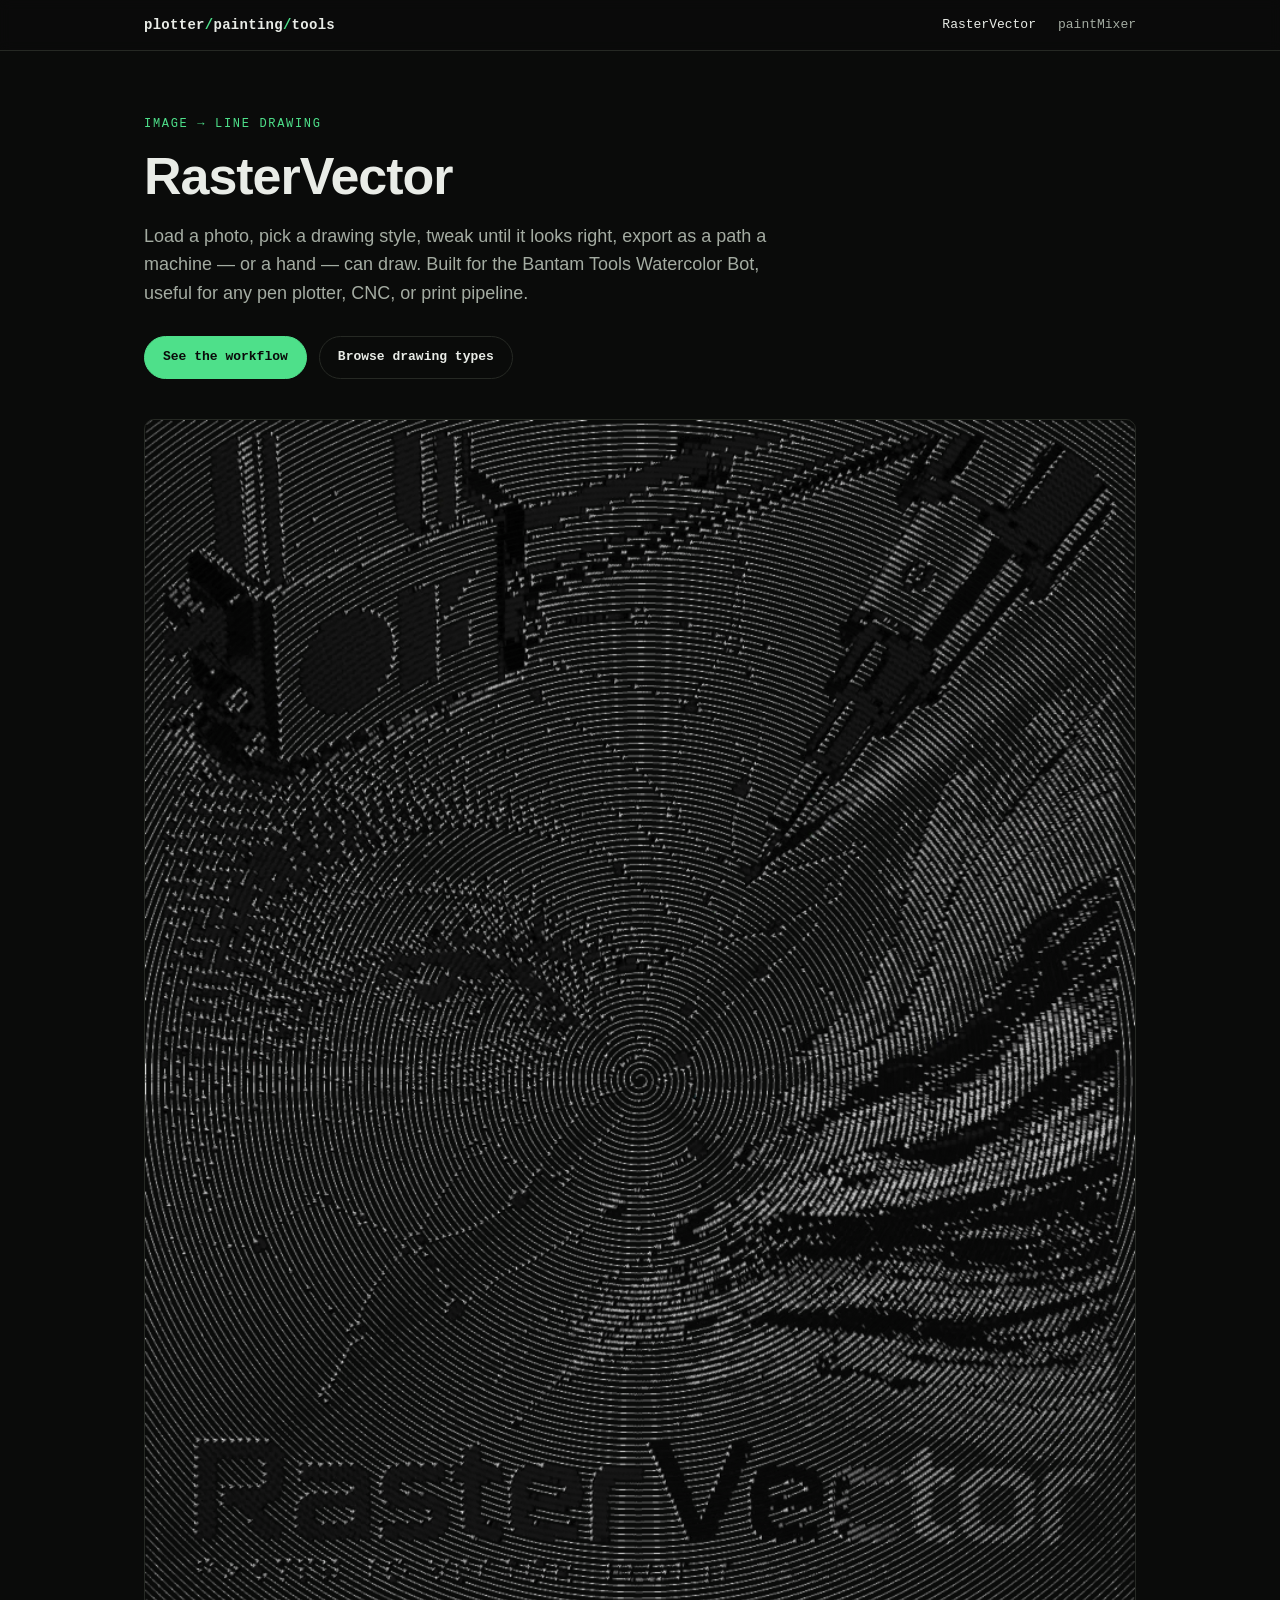
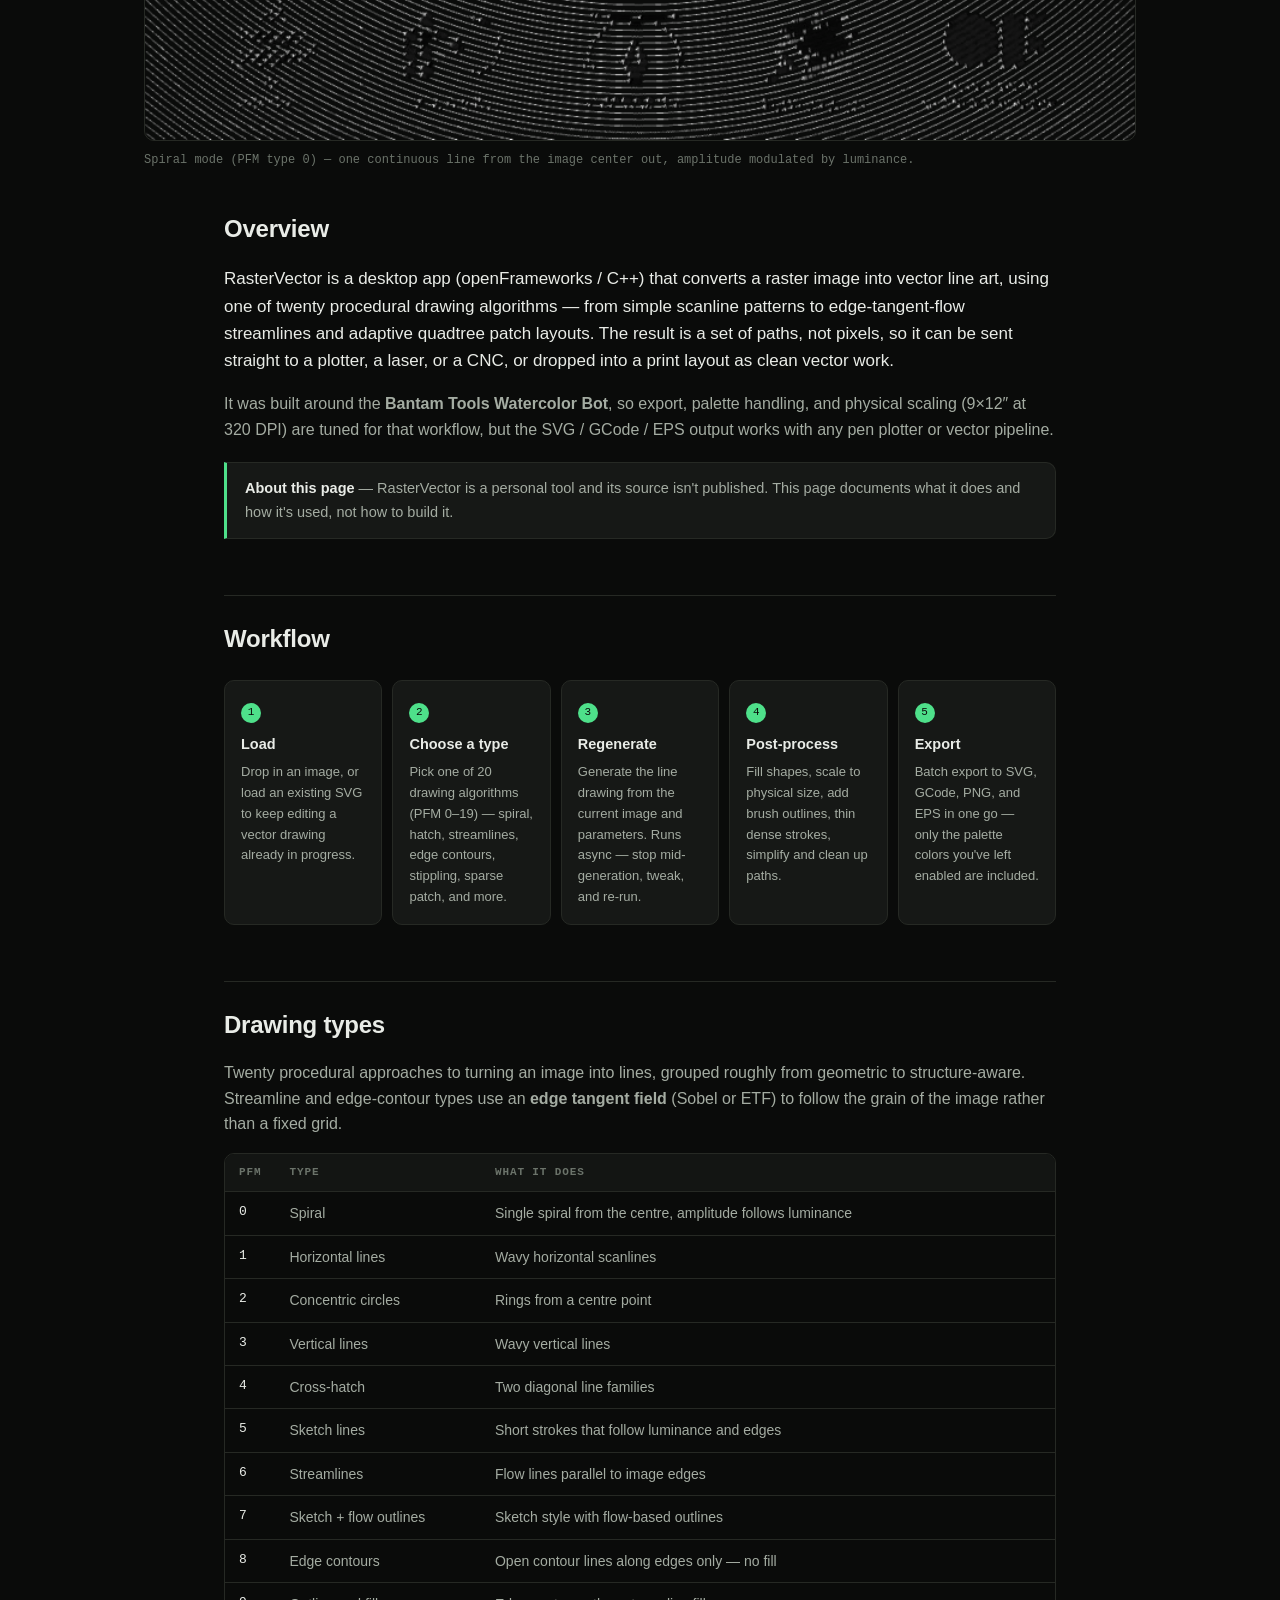
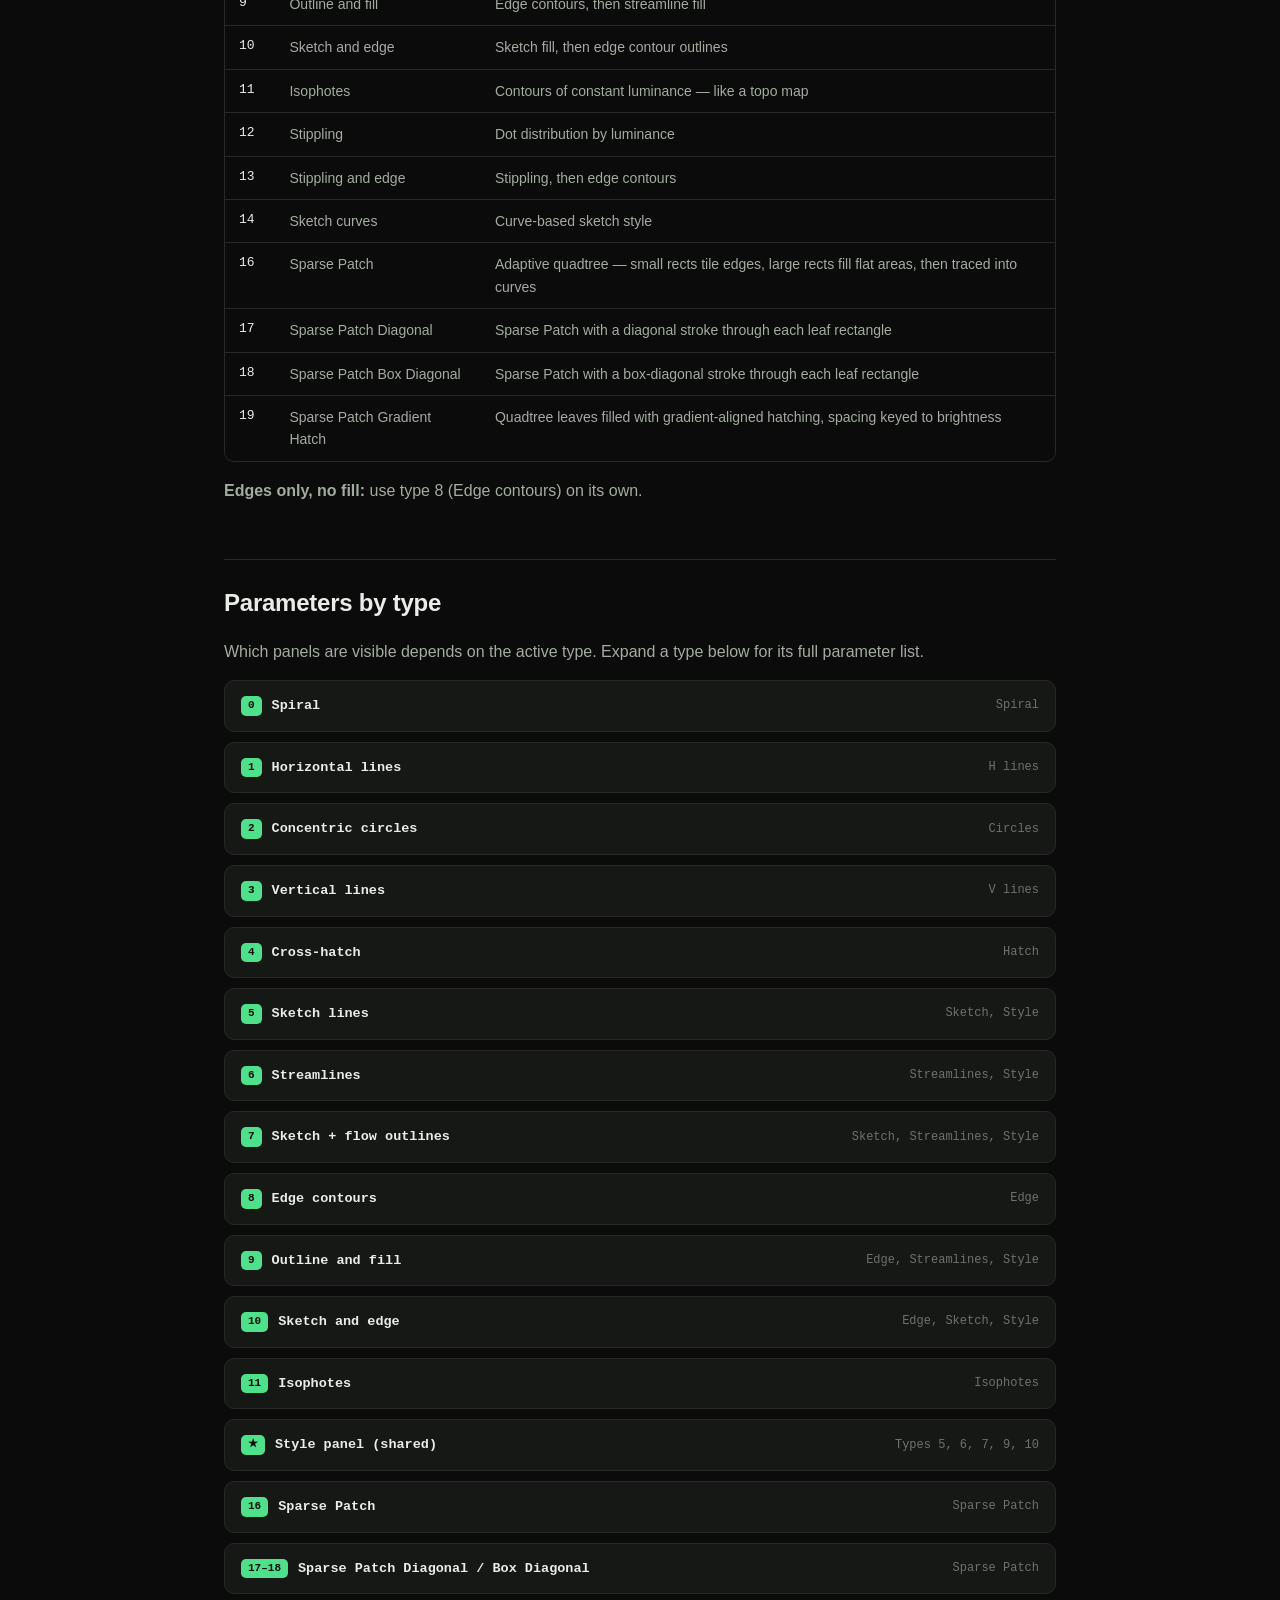
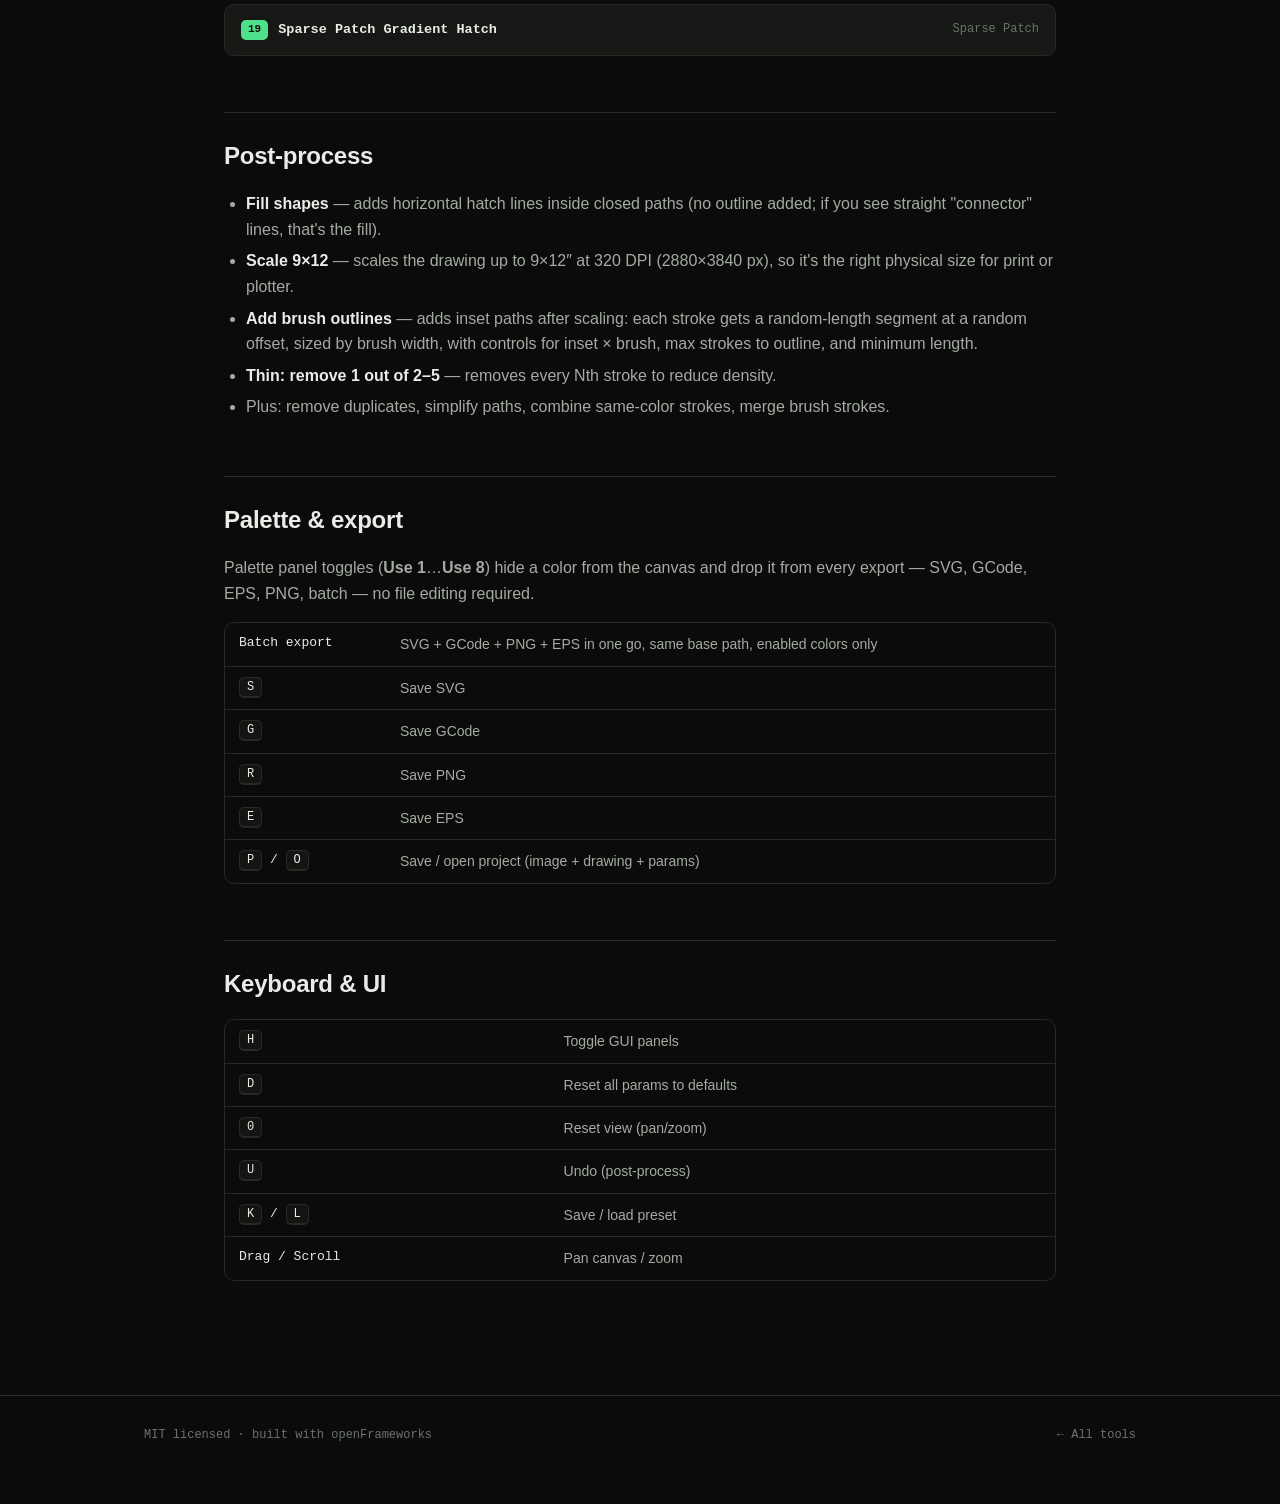
==== rastervector.html @ ee8fd6a6 "Add documentation site for RasterVector and paintMixer Static GitHub Pages site: landing page plus f" ====
<!doctype html>
<html lang="en">
<head>
<meta charset="utf-8">
<meta name="viewport" content="width=device-width, initial-scale=1">
<title>RasterVector — Plotter Painting Tools</title>
<meta name="description" content="RasterVector turns photos into vector line drawings — spirals, cross-hatch, streamlines, edge contours, stippling, isophotes — for pen plotters, CNC, and print.">
<link rel="stylesheet" href="assets/style.css">
</head>
<body>

<nav class="site-nav">
  <div class="wrap">
    <div class="brand"><a href="index.html" style="color:inherit">plotter<span>/</span>painting<span>/</span>tools</a></div>
    <div class="links">
      <a href="rastervector.html" class="current">RasterVector</a>
      <a href="paintmixer.html">paintMixer</a>
    </div>
  </div>
</nav>

<header class="hero">
  <p class="eyebrow">Image → line drawing</p>
  <h1>RasterVector</h1>
  <p class="lede">Load a photo, pick a drawing style, tweak until it looks right, export as a path a machine — or a hand — can draw. Built for the Bantam Tools Watercolor Bot, useful for any pen plotter, CNC, or print pipeline.</p>
  <div class="hero-actions">
    <a class="btn btn-primary" href="#workflow">See the workflow</a>
    <a class="btn btn-ghost" href="#types">Browse drawing types</a>
  </div>
</header>

<figure class="banner">
  <img src="assets/img/rastervector-hero.webp" alt="RasterVector spiral-mode line drawing rendered from a source photo, drawn as one continuous concentric spiral with wavy amplitude following image luminance.">
  <figcaption>Spiral mode (PFM type 0) — one continuous line from the image center out, amplitude modulated by luminance.</figcaption>
</figure>

<main class="content">

  <h2 id="overview">Overview</h2>
  <p class="lead">RasterVector is a desktop app (openFrameworks / C++) that converts a raster image into vector line art, using one of twenty procedural drawing algorithms — from simple scanline patterns to edge-tangent-flow streamlines and adaptive quadtree patch layouts. The result is a set of paths, not pixels, so it can be sent straight to a plotter, a laser, or a CNC, or dropped into a print layout as clean vector work.</p>
  <p>It was built around the <strong>Bantam Tools Watercolor Bot</strong>, so export, palette handling, and physical scaling (9×12&Prime; at 320 DPI) are tuned for that workflow, but the SVG / GCode / EPS output works with any pen plotter or vector pipeline.</p>

  <div class="callout"><strong>About this page</strong> — RasterVector is a personal tool and its source isn't published. This page documents what it does and how it's used, not how to build it.</div>

  <h2 id="workflow">Workflow</h2>
  <div class="pipeline">
    <div class="step">
      <h4>Load</h4>
      <p>Drop in an image, or load an existing SVG to keep editing a vector drawing already in progress.</p>
    </div>
    <div class="step">
      <h4>Choose a type</h4>
      <p>Pick one of 20 drawing algorithms (PFM 0–19) — spiral, hatch, streamlines, edge contours, stippling, sparse patch, and more.</p>
    </div>
    <div class="step">
      <h4>Regenerate</h4>
      <p>Generate the line drawing from the current image and parameters. Runs async — stop mid-generation, tweak, and re-run.</p>
    </div>
    <div class="step">
      <h4>Post-process</h4>
      <p>Fill shapes, scale to physical size, add brush outlines, thin dense strokes, simplify and clean up paths.</p>
    </div>
    <div class="step">
      <h4>Export</h4>
      <p>Batch export to SVG, GCode, PNG, and EPS in one go — only the palette colors you've left enabled are included.</p>
    </div>
  </div>

  <h2 id="types">Drawing types</h2>
  <p>Twenty procedural approaches to turning an image into lines, grouped roughly from geometric to structure-aware. Streamline and edge-contour types use an <strong>edge tangent field</strong> (Sobel or ETF) to follow the grain of the image rather than a fixed grid.</p>

  <div class="tbl-wrap">
    <table>
      <thead><tr><th>PFM</th><th>Type</th><th>What it does</th></tr></thead>
      <tbody>
        <tr><td>0</td><td>Spiral</td><td>Single spiral from the centre, amplitude follows luminance</td></tr>
        <tr><td>1</td><td>Horizontal lines</td><td>Wavy horizontal scanlines</td></tr>
        <tr><td>2</td><td>Concentric circles</td><td>Rings from a centre point</td></tr>
        <tr><td>3</td><td>Vertical lines</td><td>Wavy vertical lines</td></tr>
        <tr><td>4</td><td>Cross-hatch</td><td>Two diagonal line families</td></tr>
        <tr><td>5</td><td>Sketch lines</td><td>Short strokes that follow luminance and edges</td></tr>
        <tr><td>6</td><td>Streamlines</td><td>Flow lines parallel to image edges</td></tr>
        <tr><td>7</td><td>Sketch + flow outlines</td><td>Sketch style with flow-based outlines</td></tr>
        <tr><td>8</td><td>Edge contours</td><td>Open contour lines along edges only — no fill</td></tr>
        <tr><td>9</td><td>Outline and fill</td><td>Edge contours, then streamline fill</td></tr>
        <tr><td>10</td><td>Sketch and edge</td><td>Sketch fill, then edge contour outlines</td></tr>
        <tr><td>11</td><td>Isophotes</td><td>Contours of constant luminance — like a topo map</td></tr>
        <tr><td>12</td><td>Stippling</td><td>Dot distribution by luminance</td></tr>
        <tr><td>13</td><td>Stippling and edge</td><td>Stippling, then edge contours</td></tr>
        <tr><td>14</td><td>Sketch curves</td><td>Curve-based sketch style</td></tr>
        <tr><td>16</td><td>Sparse Patch</td><td>Adaptive quadtree — small rects tile edges, large rects fill flat areas, then traced into curves</td></tr>
        <tr><td>17</td><td>Sparse Patch Diagonal</td><td>Sparse Patch with a diagonal stroke through each leaf rectangle</td></tr>
        <tr><td>18</td><td>Sparse Patch Box Diagonal</td><td>Sparse Patch with a box-diagonal stroke through each leaf rectangle</td></tr>
        <tr><td>19</td><td>Sparse Patch Gradient Hatch</td><td>Quadtree leaves filled with gradient-aligned hatching, spacing keyed to brightness</td></tr>
      </tbody>
    </table>
  </div>

  <p><strong>Edges only, no fill:</strong> use type 8 (Edge contours) on its own.</p>

  <h2 id="params">Parameters by type</h2>
  <p>Which panels are visible depends on the active type. Expand a type below for its full parameter list.</p>

  <details class="type-ref">
    <summary><span class="num">0</span><span class="name">Spiral</span><span class="panelname">Spiral</span></summary>
    <div class="body tbl-wrap"><table>
      <tbody>
        <tr><td class="key">ring spacing</td><td>Distance between successive turns (px) — smaller = denser</td></tr>
        <tr><td class="key">centre X / Y</td><td>Spiral centre, 0–1 of image width/height</td></tr>
        <tr><td class="key">amplitude</td><td>Waviness perpendicular to the spiral; 0 = straight</td></tr>
        <tr><td class="key">min / max velocity</td><td>Bounds for point spacing along the spiral</td></tr>
      </tbody>
    </table></div>
  </details>

  <details class="type-ref">
    <summary><span class="num">1</span><span class="name">Horizontal lines</span><span class="panelname">H lines</span></summary>
    <div class="body tbl-wrap"><table>
      <tbody>
        <tr><td class="key">line spacing</td><td>Vertical distance between scanlines (px)</td></tr>
        <tr><td class="key">amplitude</td><td>Side-to-side waviness of each line</td></tr>
        <tr><td class="key">segments/pixel</td><td>Segments per pixel — higher = smoother</td></tr>
      </tbody>
    </table></div>
  </details>

  <details class="type-ref">
    <summary><span class="num">2</span><span class="name">Concentric circles</span><span class="panelname">Circles</span></summary>
    <div class="body tbl-wrap"><table>
      <tbody>
        <tr><td class="key">ring spacing</td><td>Radial distance between circles (px)</td></tr>
        <tr><td class="key">centre X / Y</td><td>Centre of the rings, 0–1</td></tr>
        <tr><td class="key">amplitude</td><td>Radial waviness of each ring</td></tr>
        <tr><td class="key">seg/degree</td><td>Segments per degree — higher = smoother rings</td></tr>
      </tbody>
    </table></div>
  </details>

  <details class="type-ref">
    <summary><span class="num">3</span><span class="name">Vertical lines</span><span class="panelname">V lines</span></summary>
    <div class="body tbl-wrap"><table>
      <tbody>
        <tr><td class="key">line spacing</td><td>Horizontal distance between lines</td></tr>
        <tr><td class="key">amplitude</td><td>Up–down waviness of each line</td></tr>
        <tr><td class="key">segments/pixel</td><td>Segments per pixel along the line</td></tr>
      </tbody>
    </table></div>
  </details>

  <details class="type-ref">
    <summary><span class="num">4</span><span class="name">Cross-hatch</span><span class="panelname">Hatch</span></summary>
    <div class="body tbl-wrap"><table>
      <tbody>
        <tr><td class="key">line spacing</td><td>Spacing between parallel lines in each family</td></tr>
        <tr><td class="key">amplitude</td><td>Waviness of the hatch lines</td></tr>
        <tr><td class="key">angle °</td><td>Angle of the first family; second is perpendicular</td></tr>
        <tr><td class="key">segments/pixel</td><td>Segments per pixel along each line</td></tr>
      </tbody>
    </table></div>
  </details>

  <details class="type-ref">
    <summary><span class="num">5</span><span class="name">Sketch lines</span><span class="panelname">Sketch, Style</span></summary>
    <div class="body tbl-wrap"><table>
      <tbody>
        <tr><td class="key">min / max line len</td><td>Stroke length range (px)</td></tr>
        <tr><td class="key">line tests</td><td>Candidate directions tested per stroke start</td></tr>
        <tr><td class="key">angle min / max</td><td>Range of starting angles (°)</td></tr>
        <tr><td class="key">delta angle</td><td>Angular step between tests</td></tr>
        <tr><td class="key">erase lum</td><td>Luminance above which pixels are treated as already-drawn</td></tr>
        <tr><td class="key">max lines</td><td>Stops generating once reached</td></tr>
        <tr><td class="key">block size</td><td>Sampling block size (px)</td></tr>
        <tr><td class="key">fill white</td><td>0 = shade dark only, 1 = shade light only, 0.5 = both</td></tr>
        <tr><td class="key">follow edges</td><td>0 = ignore edges, 1 = strongly follow them</td></tr>
        <tr><td class="key">H+V only</td><td>Restrict to horizontal/vertical strokes (boxy look)</td></tr>
        <tr><td class="key">avoid overlap</td><td>Preference for strokes through less-drawn pixels</td></tr>
      </tbody>
    </table>
    <p>Also uses the shared <a href="#style-panel">Style panel</a>.</p>
    </div>
  </details>

  <details class="type-ref">
    <summary><span class="num">6</span><span class="name">Streamlines</span><span class="panelname">Streamlines, Style</span></summary>
    <div class="body tbl-wrap"><table>
      <tbody>
        <tr><td class="key">par step</td><td>Integration step size along the edge flow</td></tr>
        <tr><td class="key">par max len</td><td>Max streamline length (points)</td></tr>
        <tr><td class="key">par seed</td><td>Spacing between seed points</td></tr>
        <tr><td class="key">smooth r / passes</td><td>Radius and pass count for smoothing the flow field</td></tr>
        <tr><td class="key">min mag</td><td>Stop integrating below this flow magnitude</td></tr>
        <tr><td class="key">avoid close (px)</td><td>Skip a new line if it runs too close to existing ones (0 = off)</td></tr>
        <tr><td class="key">simplify (px)</td><td>Douglas–Peucker tolerance after each pass (0 = off)</td></tr>
        <tr><td class="key">flow</td><td>0 = Sobel tangent, 1 = ETF (Edge Tangent Flow)</td></tr>
        <tr><td class="key">ETF sigma</td><td>Gaussian sigma for ETF smoothing</td></tr>
        <tr><td class="key">FDoG seeds / σ1 / σ2 / rho / %</td><td>Seed only where FDoG line strength is high, with FDoG shaping params</td></tr>
      </tbody>
    </table>
    <p>Also uses the shared <a href="#style-panel">Style panel</a>.</p>
    </div>
  </details>

  <details class="type-ref">
    <summary><span class="num">7</span><span class="name">Sketch + flow outlines</span><span class="panelname">Sketch, Streamlines, Style</span></summary>
    <div class="body"><p>Combines Sketch (type 5) and Streamlines (type 6) — sketch-style shading with flow-based outlines. Same parameters as both types, applied together.</p></div>
  </details>

  <details class="type-ref">
    <summary><span class="num">8</span><span class="name">Edge contours</span><span class="panelname">Edge</span></summary>
    <div class="body tbl-wrap"><table>
      <tbody>
        <tr><td class="key">step</td><td>Integration step size along the flow (px)</td></tr>
        <tr><td class="key">max len</td><td>Max points per direction — longer = longer contours</td></tr>
        <tr><td class="key">smooth r / passes</td><td>Smoothing radius and pass count for the edge flow field</td></tr>
        <tr><td class="key">seed spacing</td><td>Grid spacing for seed points (px)</td></tr>
        <tr><td class="key">edge %</td><td>Only start where edge strength ≥ this (0–100)</td></tr>
        <tr><td class="key">bidirectional</td><td>Trace both directions from each seed and merge into one path</td></tr>
        <tr><td class="key">min mag</td><td>Stop when flow magnitude drops below this</td></tr>
        <tr><td class="key">avoid close (px)</td><td>Skip a contour that overlaps already-drawn paths too much</td></tr>
        <tr><td class="key">min vert (px)</td><td>Minimum distance between consecutive vertices — reduces jitter</td></tr>
        <tr><td class="key">simplify (px)</td><td>Douglas–Peucker tolerance after tracing (0 = off, keeps smooth contours)</td></tr>
        <tr><td class="key">outline offset (px)</td><td>Adds a second path offset to the left of each contour</td></tr>
        <tr><td class="key">outline length / start</td><td>Length and start position of that offset segment, as a fraction of the path</td></tr>
        <tr><td class="key">outline only (remove OG)</td><td>Draw only the offset path, not the original contour</td></tr>
        <tr><td class="key">add outline paths / add inset paths</td><td>Toggles for whether offset/inset paths are ever added</td></tr>
        <tr><td class="key">random main or outline</td><td>Randomly draw main-only or outline-only per contour (50/50)</td></tr>
        <tr><td class="key">inset (px)</td><td>Adds a path offset inward by this amount</td></tr>
        <tr><td class="key">min contour length</td><td>Skip contours with fewer vertices than this (0 = off) — reduces noise in dense texture</td></tr>
        <tr><td class="key">overlap skip %</td><td>Skip a contour if this fraction of its vertices sit in already-occupied cells — fewer redundant traces</td></tr>
        <tr><td class="key">seed order</td><td>0 = grid order, 1 = strongest edges first (more coherent)</td></tr>
        <tr><td class="key">flow / ETF sigma</td><td>0 = Sobel, 1 = ETF for the edge tangent field, with smoothing sigma</td></tr>
        <tr><td class="key">FDoG seeds / σ1 / σ2 / rho / %</td><td>Seed only where FDoG line strength clears a threshold</td></tr>
      </tbody>
    </table></div>
  </details>

  <details class="type-ref">
    <summary><span class="num">9</span><span class="name">Outline and fill</span><span class="panelname">Edge, Streamlines, Style</span></summary>
    <div class="body"><p>Runs edge contours first, then streamlines — outlines plus flow-based fill. All Edge and Streamlines parameters apply; Style applies to the streamline pass.</p></div>
  </details>

  <details class="type-ref">
    <summary><span class="num">10</span><span class="name">Sketch and edge</span><span class="panelname">Edge, Sketch, Style</span></summary>
    <div class="body"><p>Runs sketch shading first, then edge contours on top. Sketch, Edge, and Style parameters all apply.</p></div>
  </details>

  <details class="type-ref">
    <summary><span class="num">11</span><span class="name">Isophotes</span><span class="panelname">Isophotes</span></summary>
    <div class="body tbl-wrap"><table>
      <tbody>
        <tr><td class="key">levels</td><td>Number of luminance bands</td></tr>
        <tr><td class="key">lum min / max</td><td>Luminance range the levels are spaced across (0–255)</td></tr>
        <tr><td class="key">simplify (px)</td><td>Douglas–Peucker tolerance (0 = off)</td></tr>
        <tr><td class="key">min length (px)</td><td>Drop contours shorter than this</td></tr>
        <tr><td class="key">min apart (px)</td><td>Skip a contour if too close to an already-drawn one (0 = off)</td></tr>
      </tbody>
    </table></div>
  </details>

  <details class="type-ref" id="style-panel">
    <summary><span class="num">★</span><span class="name">Style panel (shared)</span><span class="panelname">Types 5, 6, 7, 9, 10</span></summary>
    <div class="body tbl-wrap"><table>
      <tbody>
        <tr><td class="key">Show original (50%)</td><td>Overlay the source image at half opacity, same pan/zoom, to compare trace to source</td></tr>
        <tr><td class="key">Lift pen</td><td>Whether to lift the pen between strokes</td></tr>
        <tr><td class="key">Directionality</td><td>Strength of preferred stroke direction</td></tr>
        <tr><td class="key">Clarity</td><td>Affects stroke placement clarity</td></tr>
        <tr><td class="key">Distortion</td><td>Amount of distortion applied</td></tr>
        <tr><td class="key">Angularity</td><td>Angular vs. smooth preference</td></tr>
        <tr><td class="key">Edge / Sobel / Luminance power</td><td>Relative weight of each signal in stroke placement</td></tr>
        <tr><td class="key">Delta angle</td><td>Angular range for drawing (°)</td></tr>
        <tr><td class="key">Seed type</td><td>0 = Sobel, 1 = Edges, 2 = Luminance</td></tr>
        <tr><td class="key">Seed thresh</td><td>Seed threshold</td></tr>
        <tr><td class="key">Pen</td><td>Pen index for export (multi-pen plotters)</td></tr>
      </tbody>
    </table></div>
  </details>

  <details class="type-ref">
    <summary><span class="num">16</span><span class="name">Sparse Patch</span><span class="panelname">Sparse Patch</span></summary>
    <div class="body">
      <p>Builds an adaptive quadtree over the image: cells with high luminance variance or strong edges split further, flat cells stay large. Small leaf rectangles end up tiling the detail areas while large rectangles fill uniform ones — that structure then drives curve generation. Inspired by He et al., <em>Image vectorization using a sparse patch layout</em> (Graphical Models, 2024).</p>
      <h3>Subdivision</h3>
      <div class="tbl-wrap"><table><tbody>
        <tr><td class="key">min patch size</td><td>Minimum cell size (px) — cells smaller than this never split</td></tr>
        <tr><td class="key">max depth</td><td>Maximum split count, caps total rect count</td></tr>
        <tr><td class="key">variance threshold</td><td>Split when luminance variance exceeds this — lower = more splits</td></tr>
        <tr><td class="key">split on edges / edge threshold</td><td>Also split on strong Sobel gradient, above this threshold</td></tr>
        <tr><td class="key">skip white above</td><td>Don't emit cells brighter than this (~220 skips white background)</td></tr>
        <tr><td class="key">hatch spacing</td><td>If &gt;0, fill large rects with horizontal hatching at this spacing</td></tr>
        <tr><td class="key">outline as single stroke</td><td>Emit each rect as one closed path, or four separate lines</td></tr>
        <tr><td class="key">cull rects larger than (px)</td><td>Don't draw rects above this size (0 = no culling)</td></tr>
      </tbody></table></div>
      <h3>Curve generation</h3>
      <div class="tbl-wrap"><table><tbody>
        <tr><td class="key">output as gestures</td><td>Connect small rects into curves, instead of drawing outlines/hatch only</td></tr>
        <tr><td class="key">connect centers (max size px)</td><td>Only rects at or below this size join curve generation (0 = no limit) — set roughly to 2–4× min patch size to capture just the small edge rects</td></tr>
        <tr><td class="key">boundary trace</td><td>On: trace the outer boundary of the small-rect cluster — a clean staircase that smooths into a precise curve. Off: trace through rect interiors.</td></tr>
        <tr><td class="key">centers only</td><td>(When boundary trace is off.) On: connect rect centers directly — one smooth medial-axis line. Off: centre→edge-midpoint→centre zigzag, more gestural.</td></tr>
        <tr><td class="key">smoothing passes</td><td>Chaikin corner-cutting passes before curve fitting (0–6; 2–3 is usually enough)</td></tr>
        <tr><td class="key">fit curves (Bézier)</td><td>Fit a cubic Bézier to each polyline after smoothing</td></tr>
      </tbody></table></div>
      <h3>Choosing a curve mode</h3>
      <div class="tbl-wrap"><table>
        <thead><tr><th>boundary trace</th><th>centers only</th><th>Result</th></tr></thead>
        <tbody>
          <tr><td>on</td><td>—</td><td>Clean contour: staircase → smooth → Bézier fit</td></tr>
          <tr><td>off</td><td>on</td><td>Medial axis: one line through the middle of the edge-rect strip</td></tr>
          <tr><td>off</td><td>off</td><td>Gestural zigzag through rect interiors</td></tr>
        </tbody>
      </table></div>
    </div>
  </details>

  <details class="type-ref">
    <summary><span class="num">17–18</span><span class="name">Sparse Patch Diagonal / Box Diagonal</span><span class="panelname">Sparse Patch</span></summary>
    <div class="body"><p>Same quadtree subdivision as type 16, but instead of tracing curves, each leaf rectangle gets a single diagonal stroke (17) or a box-diagonal stroke (18). Uses the same subdivision parameters.</p></div>
  </details>

  <details class="type-ref">
    <summary><span class="num">19</span><span class="name">Sparse Patch Gradient Hatch</span><span class="panelname">Sparse Patch</span></summary>
    <div class="body"><p>Same quadtree subdivision, but each leaf rectangle is filled with gradient-aligned hatching: a structure tensor finds the dominant gradient direction per rect, hatch lines run perpendicular to it, and spacing varies from tight (dark) to wide (light) based on brightness sampled along each line.</p></div>
  </details>

  <h2 id="post">Post-process</h2>
  <ul>
    <li><strong>Fill shapes</strong> — adds horizontal hatch lines inside closed paths (no outline added; if you see straight "connector" lines, that's the fill).</li>
    <li><strong>Scale 9×12</strong> — scales the drawing up to 9×12&Prime; at 320 DPI (2880×3840 px), so it's the right physical size for print or plotter.</li>
    <li><strong>Add brush outlines</strong> — adds inset paths after scaling: each stroke gets a random-length segment at a random offset, sized by brush width, with controls for inset × brush, max strokes to outline, and minimum length.</li>
    <li><strong>Thin: remove 1 out of 2–5</strong> — removes every Nth stroke to reduce density.</li>
    <li>Plus: remove duplicates, simplify paths, combine same-color strokes, merge brush strokes.</li>
  </ul>

  <h2 id="palette-export">Palette &amp; export</h2>
  <p>Palette panel toggles (<strong>Use 1</strong>…<strong>Use 8</strong>) hide a color from the canvas and drop it from every export — SVG, GCode, EPS, PNG, batch — no file editing required.</p>
  <div class="tbl-wrap">
    <table>
      <tbody>
        <tr><td class="key">Batch export</td><td>SVG + GCode + PNG + EPS in one go, same base path, enabled colors only</td></tr>
        <tr><td class="key"><kbd>S</kbd></td><td>Save SVG</td></tr>
        <tr><td class="key"><kbd>G</kbd></td><td>Save GCode</td></tr>
        <tr><td class="key"><kbd>R</kbd></td><td>Save PNG</td></tr>
        <tr><td class="key"><kbd>E</kbd></td><td>Save EPS</td></tr>
        <tr><td class="key"><kbd>P</kbd> / <kbd>O</kbd></td><td>Save / open project (image + drawing + params)</td></tr>
      </tbody>
    </table>
  </div>

  <h2 id="keyboard">Keyboard &amp; UI</h2>
  <div class="tbl-wrap">
    <table>
      <tbody>
        <tr><td class="key"><kbd>H</kbd></td><td>Toggle GUI panels</td></tr>
        <tr><td class="key"><kbd>D</kbd></td><td>Reset all params to defaults</td></tr>
        <tr><td class="key"><kbd>0</kbd></td><td>Reset view (pan/zoom)</td></tr>
        <tr><td class="key"><kbd>U</kbd></td><td>Undo (post-process)</td></tr>
        <tr><td class="key"><kbd>K</kbd> / <kbd>L</kbd></td><td>Save / load preset</td></tr>
        <tr><td class="key">Drag / Scroll</td><td>Pan canvas / zoom</td></tr>
      </tbody>
    </table>
  </div>

</main>

<footer class="site-footer">
  <div class="wrap">
    <span>MIT licensed · built with <a href="https://openframeworks.cc/" target="_blank" rel="noopener">openFrameworks</a></span>
    <a href="index.html">← All tools</a>
  </div>
</footer>

</body>
</html>
---- assets/style.css ----
/* Plotter Painting Tools — shared site styles */

:root {
  --bg: #0a0b0a;
  --bg-raised: #131513;
  --bg-card: #161816;
  --border: #262924;
  --text: #e9ece7;
  --text-dim: #a4aca2;
  --text-faint: #6b736a;
  --accent: #4ee08a;
  --accent-dim: #2c8f5b;
  --accent-ink: #0a0b0a;
  --mono: "SF Mono", "JetBrains Mono", "IBM Plex Mono", ui-monospace, Menlo, Consolas, monospace;
  --sans: "Inter", "Helvetica Neue", -apple-system, BlinkMacSystemFont, "Segoe UI", sans-serif;
  --radius: 10px;
  --maxw: 880px;
}

* { box-sizing: border-box; }

html { background: var(--bg); }

body {
  margin: 0;
  background: var(--bg);
  color: var(--text);
  font-family: var(--sans);
  line-height: 1.6;
  -webkit-font-smoothing: antialiased;
}

a { color: var(--accent); text-decoration: none; }
a:hover { text-decoration: underline; }

.wrap {
  max-width: var(--maxw);
  margin: 0 auto;
  padding: 0 24px;
}

/* ---- top nav ---- */

.site-nav {
  border-bottom: 1px solid var(--border);
  background: rgba(10, 11, 10, 0.9);
  backdrop-filter: blur(6px);
  position: sticky;
  top: 0;
  z-index: 10;
}

.site-nav .wrap {
  max-width: 1040px;
  display: flex;
  align-items: center;
  justify-content: space-between;
  padding-top: 14px;
  padding-bottom: 14px;
}

.site-nav .brand {
  font-family: var(--mono);
  font-weight: 600;
  font-size: 14px;
  color: var(--text);
  letter-spacing: 0.02em;
}

.site-nav .brand span { color: var(--accent); }

.site-nav .links {
  display: flex;
  gap: 22px;
  font-family: var(--mono);
  font-size: 13px;
}

.site-nav .links a { color: var(--text-dim); }
.site-nav .links a:hover { color: var(--accent); text-decoration: none; }
.site-nav .links a.current { color: var(--text); }

/* ---- hero ---- */

.hero {
  max-width: 1040px;
  margin: 0 auto;
  padding: 64px 24px 40px;
}

.hero .eyebrow {
  font-family: var(--mono);
  font-size: 12px;
  color: var(--accent);
  text-transform: uppercase;
  letter-spacing: 0.14em;
  margin: 0 0 14px;
}

.hero h1 {
  font-size: clamp(32px, 5vw, 52px);
  line-height: 1.06;
  margin: 0 0 18px;
  letter-spacing: -0.02em;
}

.hero p.lede {
  font-size: 18px;
  color: var(--text-dim);
  max-width: 640px;
  margin: 0;
}

.hero-actions {
  display: flex;
  gap: 12px;
  margin-top: 28px;
  flex-wrap: wrap;
}

.btn {
  display: inline-flex;
  align-items: center;
  gap: 8px;
  padding: 10px 18px;
  border-radius: 999px;
  font-family: var(--mono);
  font-size: 13px;
  font-weight: 600;
  border: 1px solid var(--border);
}

.btn-primary {
  background: var(--accent);
  color: var(--accent-ink);
  border-color: var(--accent);
}
.btn-primary:hover { text-decoration: none; filter: brightness(1.08); }

.btn-ghost { color: var(--text); }
.btn-ghost:hover { text-decoration: none; border-color: var(--text-dim); }

/* ---- image banner ---- */

.banner {
  max-width: 1040px;
  margin: 0 auto 8px;
  padding: 0 24px;
}

.banner img {
  width: 100%;
  display: block;
  border-radius: var(--radius);
  border: 1px solid var(--border);
}

.banner figcaption {
  font-family: var(--mono);
  font-size: 12px;
  color: var(--text-faint);
  margin-top: 10px;
}

/* ---- landing cards ---- */

.tool-grid {
  max-width: 1040px;
  margin: 8px auto 80px;
  padding: 0 24px;
  display: grid;
  grid-template-columns: repeat(2, 1fr);
  gap: 20px;
}

@media (max-width: 720px) {
  .tool-grid { grid-template-columns: 1fr; }
}

.tool-card {
  display: block;
  background: var(--bg-card);
  border: 1px solid var(--border);
  border-radius: var(--radius);
  padding: 28px;
  color: var(--text);
  transition: border-color 0.15s ease, transform 0.15s ease;
}

.tool-card:hover {
  border-color: var(--accent-dim);
  text-decoration: none;
  transform: translateY(-2px);
}

.tool-card .tag {
  font-family: var(--mono);
  font-size: 11px;
  color: var(--accent);
  text-transform: uppercase;
  letter-spacing: 0.12em;
}

.tool-card h2 {
  margin: 10px 0 10px;
  font-size: 24px;
}

.tool-card p {
  color: var(--text-dim);
  margin: 0 0 16px;
  font-size: 15px;
}

.tool-card .swatch-row {
  display: flex;
  gap: 6px;
  margin-bottom: 16px;
}

.tool-card .swatch-row span {
  width: 20px;
  height: 20px;
  border-radius: 4px;
  display: inline-block;
  border: 1px solid rgba(255,255,255,0.08);
}

.tool-card .go {
  font-family: var(--mono);
  font-size: 13px;
  color: var(--text);
}
.tool-card:hover .go { color: var(--accent); }

/* ---- content sections ---- */

.content {
  max-width: var(--maxw);
  margin: 0 auto;
  padding: 8px 24px 100px;
}

.content h2 {
  font-size: 24px;
  margin: 56px 0 16px;
  padding-top: 24px;
  border-top: 1px solid var(--border);
  letter-spacing: -0.01em;
}
.content h2:first-of-type { border-top: none; margin-top: 24px; padding-top: 0; }

.content h3 {
  font-size: 17px;
  margin: 28px 0 10px;
  color: var(--text);
}

.content p { color: var(--text-dim); }
.content p.lead { color: var(--text); font-size: 17px; }

.content ul, .content ol { color: var(--text-dim); padding-left: 22px; }
.content li { margin-bottom: 6px; }
.content li strong { color: var(--text); }

.content code {
  font-family: var(--mono);
  background: var(--bg-raised);
  border: 1px solid var(--border);
  border-radius: 4px;
  padding: 1px 6px;
  font-size: 0.88em;
  color: var(--accent);
}

/* ---- tables ---- */

.tbl-wrap { overflow-x: auto; margin: 14px 0; border: 1px solid var(--border); border-radius: var(--radius); }

table {
  width: 100%;
  border-collapse: collapse;
  font-size: 14px;
}

th, td {
  text-align: left;
  padding: 10px 14px;
  border-bottom: 1px solid var(--border);
  vertical-align: top;
}

th {
  font-family: var(--mono);
  font-size: 11px;
  text-transform: uppercase;
  letter-spacing: 0.08em;
  color: var(--text-faint);
  background: var(--bg-raised);
}

td { color: var(--text-dim); }
td:first-child, td.key { color: var(--text); font-family: var(--mono); font-size: 13px; white-space: nowrap; }

tr:last-child td { border-bottom: none; }

/* ---- details / collapsible type reference ---- */

details.type-ref {
  border: 1px solid var(--border);
  border-radius: var(--radius);
  margin-bottom: 10px;
  background: var(--bg-card);
}

details.type-ref summary {
  cursor: pointer;
  padding: 14px 16px;
  font-family: var(--mono);
  font-size: 13.5px;
  color: var(--text);
  list-style: none;
  display: flex;
  align-items: center;
  gap: 10px;
}

details.type-ref summary::-webkit-details-marker { display: none; }

details.type-ref summary .num {
  color: var(--accent-ink);
  background: var(--accent);
  border-radius: 5px;
  padding: 1px 7px;
  font-size: 11px;
  font-weight: 700;
}

details.type-ref summary .name { color: var(--text); font-weight: 600; }
details.type-ref summary .panelname { color: var(--text-faint); margin-left: auto; font-size: 12px; }

details.type-ref .body { padding: 0 16px 16px; }
details.type-ref .body p { margin-top: 0; }

/* ---- callouts ---- */

.callout {
  border: 1px solid var(--border);
  border-left: 3px solid var(--accent);
  background: var(--bg-card);
  border-radius: 0 var(--radius) var(--radius) 0;
  padding: 14px 18px;
  margin: 20px 0;
  color: var(--text-dim);
  font-size: 14.5px;
}
.callout strong { color: var(--text); }

/* ---- kbd ---- */

kbd {
  font-family: var(--mono);
  background: var(--bg-raised);
  border: 1px solid var(--border);
  border-bottom-width: 2px;
  border-radius: 5px;
  padding: 2px 7px;
  font-size: 12px;
  color: var(--text);
}

/* ---- palette swatch grid (paintMixer) ---- */

.palette-grid {
  display: grid;
  grid-template-columns: repeat(auto-fill, minmax(150px, 1fr));
  gap: 10px;
  margin: 14px 0 26px;
}

.palette-chip {
  border: 1px solid var(--border);
  border-radius: 8px;
  overflow: hidden;
  background: var(--bg-card);
}

.palette-chip .bar { height: 34px; display: flex; }
.palette-chip .bar span { flex: 1; }
.palette-chip .label {
  font-family: var(--mono);
  font-size: 11px;
  color: var(--text-dim);
  padding: 8px 10px;
}

/* ---- pipeline steps ---- */

.pipeline {
  display: flex;
  flex-wrap: wrap;
  gap: 10px;
  margin: 22px 0 30px;
  counter-reset: step;
}

.pipeline .step {
  flex: 1 1 150px;
  border: 1px solid var(--border);
  border-radius: var(--radius);
  padding: 16px;
  background: var(--bg-card);
  position: relative;
}

.pipeline .step::before {
  counter-increment: step;
  content: counter(step);
  font-family: var(--mono);
  font-size: 11px;
  color: var(--accent-ink);
  background: var(--accent);
  width: 20px;
  height: 20px;
  border-radius: 50%;
  display: inline-flex;
  align-items: center;
  justify-content: center;
  margin-bottom: 10px;
}

.pipeline .step h4 {
  margin: 0 0 6px;
  font-size: 14.5px;
  color: var(--text);
}

.pipeline .step p {
  margin: 0;
  font-size: 13px;
  color: var(--text-dim);
}

/* ---- footer ---- */

.site-footer {
  border-top: 1px solid var(--border);
  padding: 30px 24px 60px;
}

.site-footer .wrap {
  max-width: 1040px;
  display: flex;
  justify-content: space-between;
  align-items: center;
  flex-wrap: wrap;
  gap: 10px;
  font-family: var(--mono);
  font-size: 12px;
  color: var(--text-faint);
}

.site-footer a { color: var(--text-faint); }
.site-footer a:hover { color: var(--accent); }
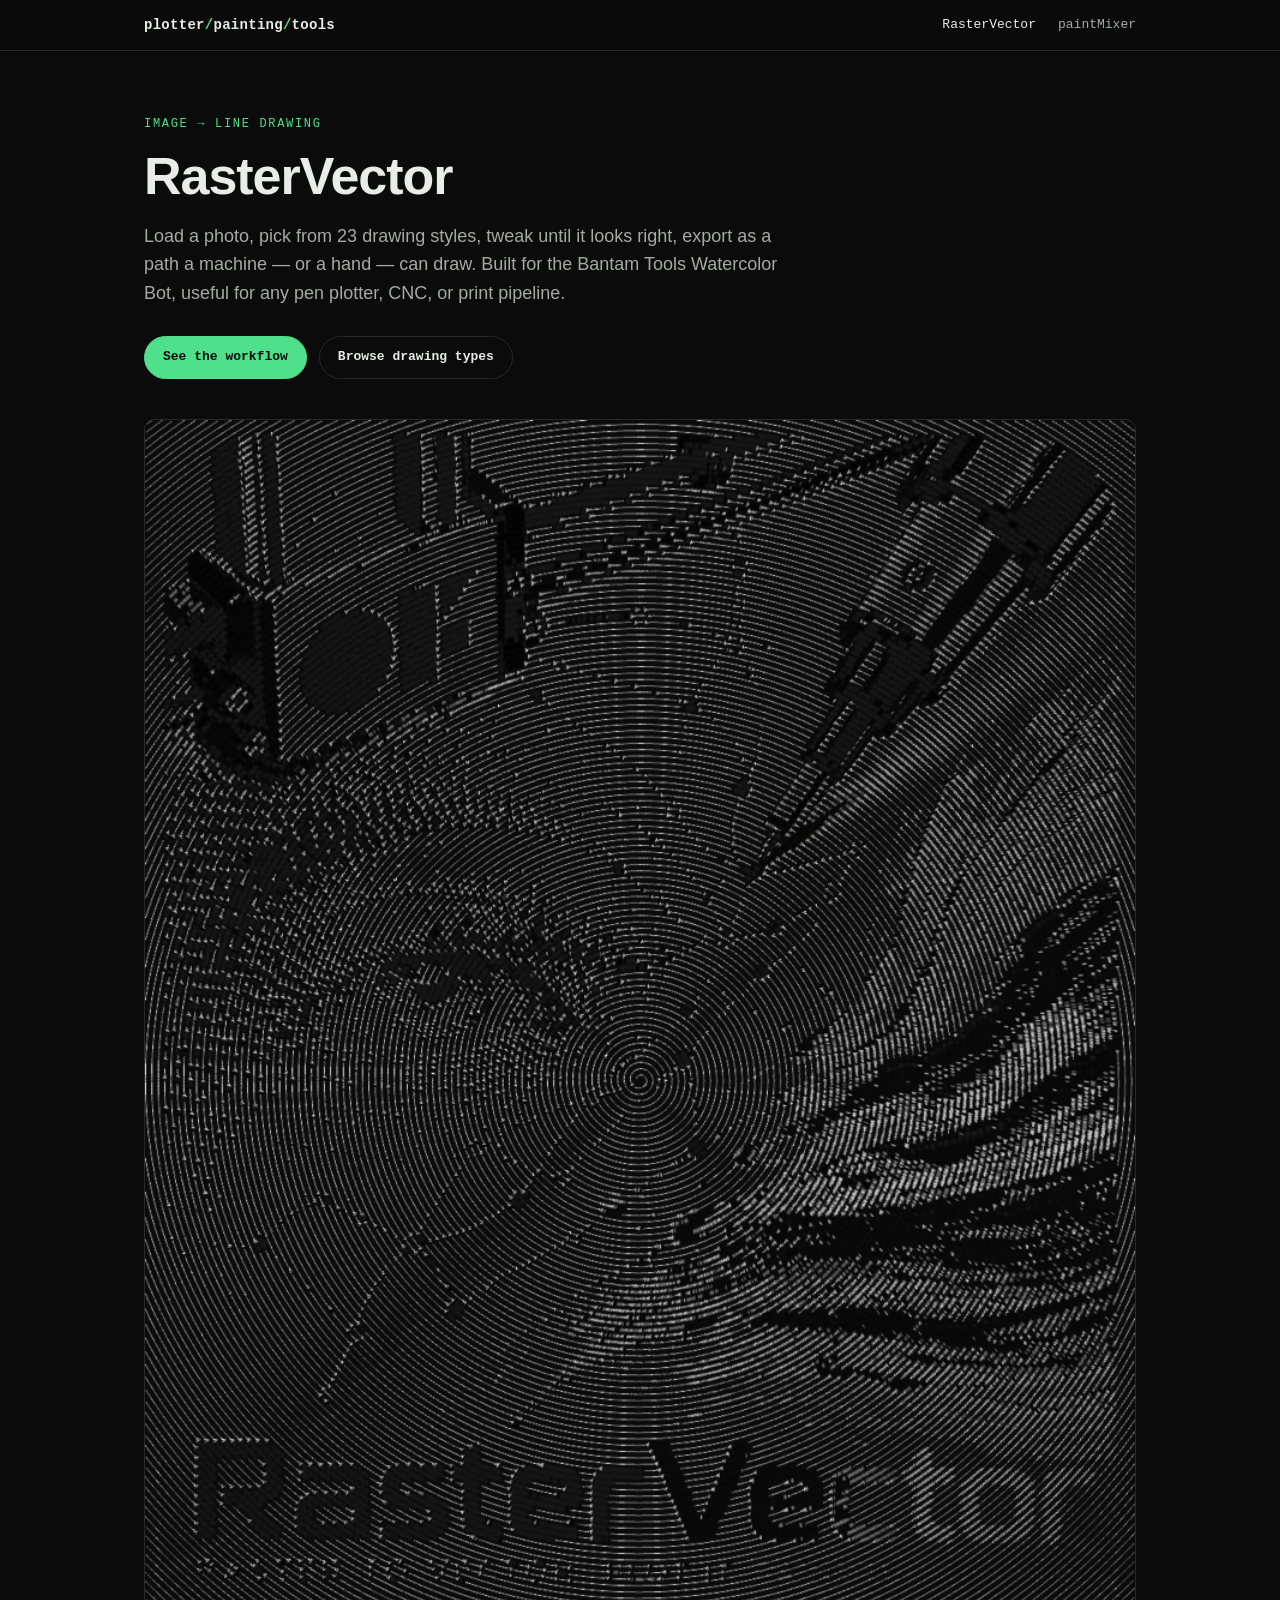
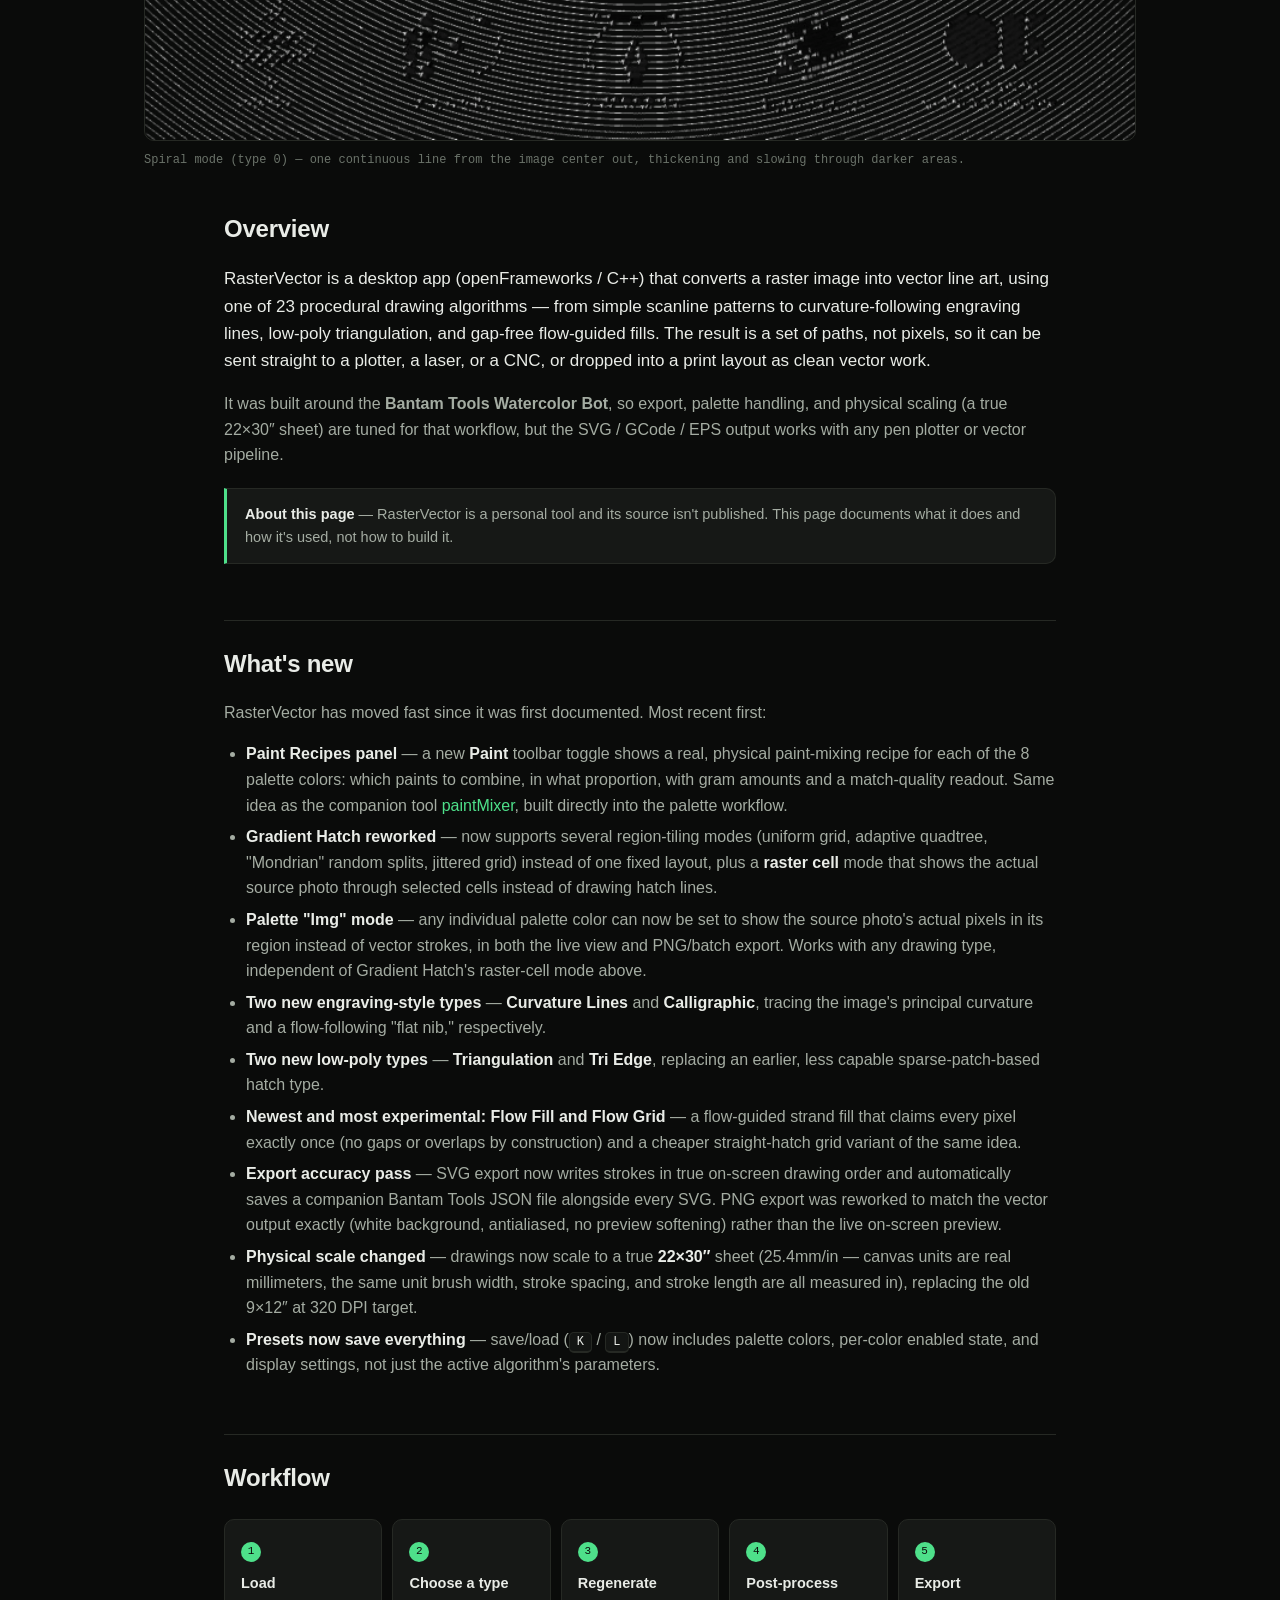
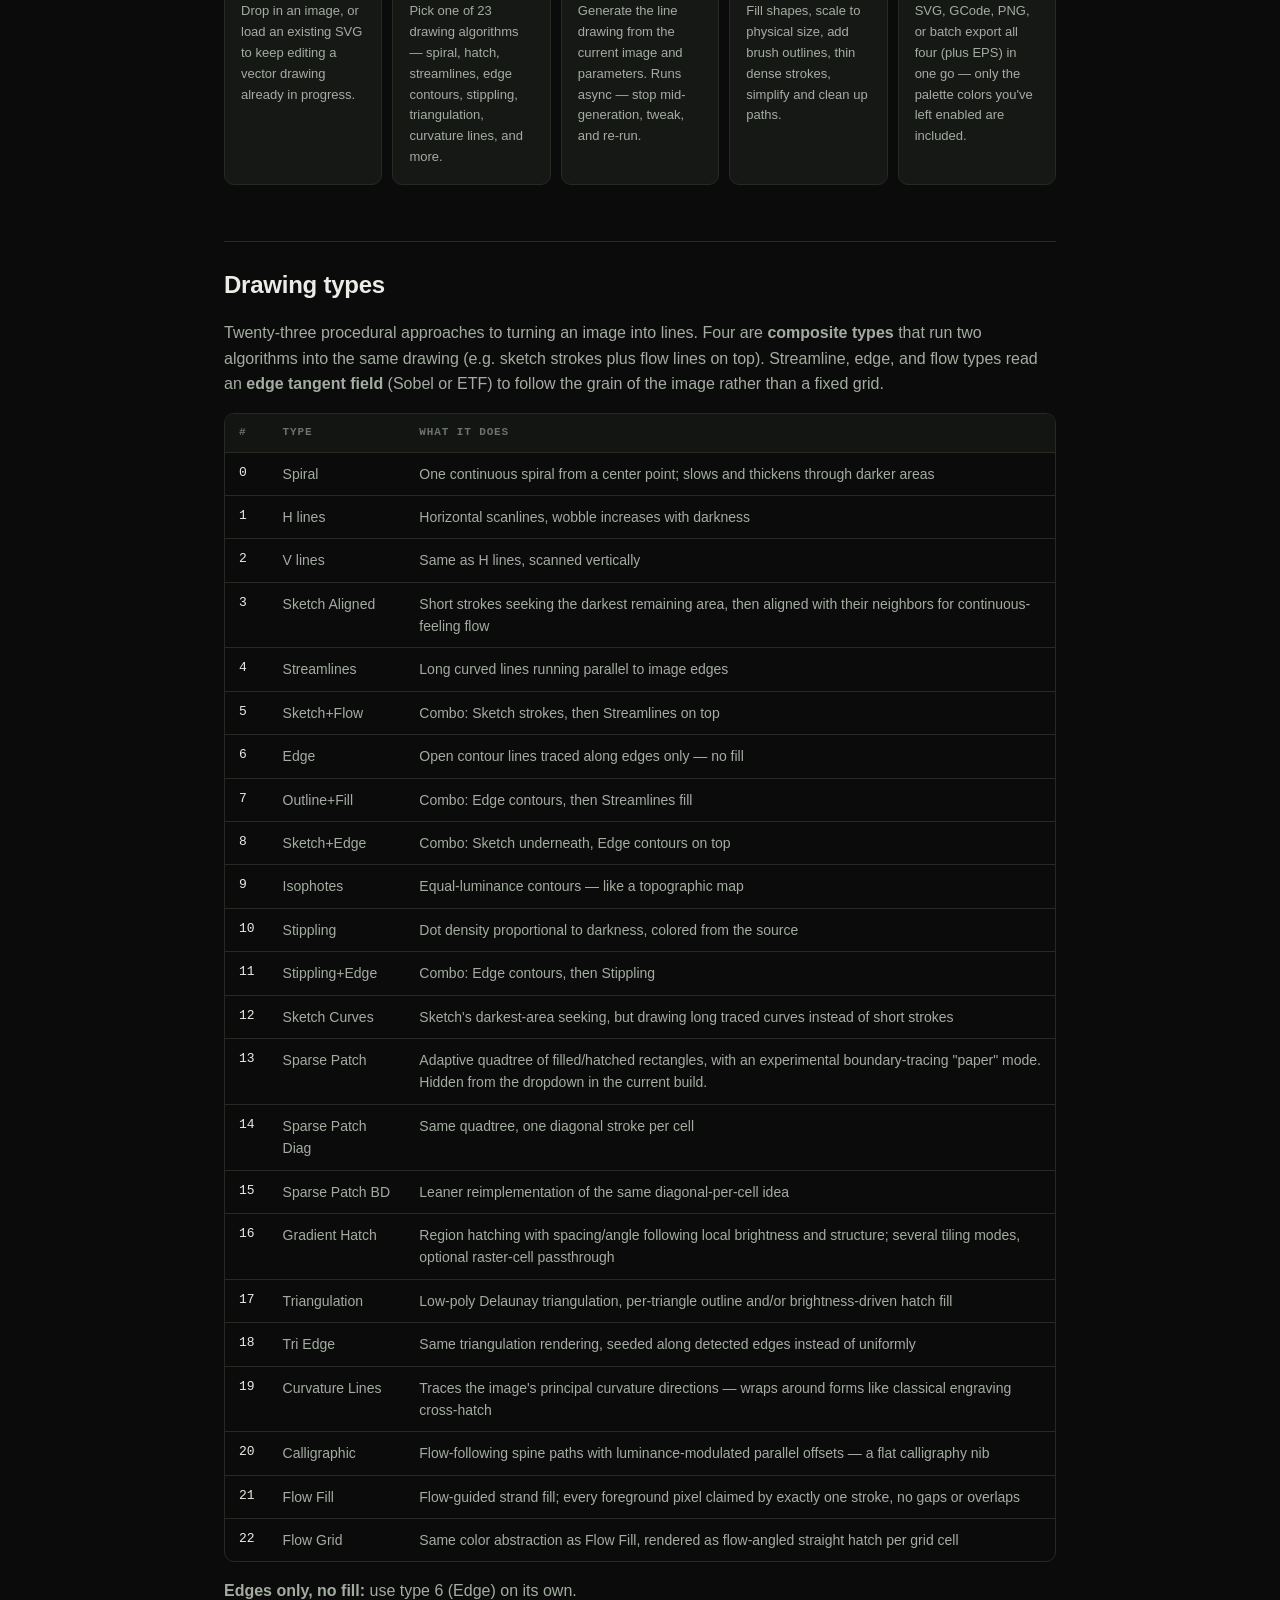
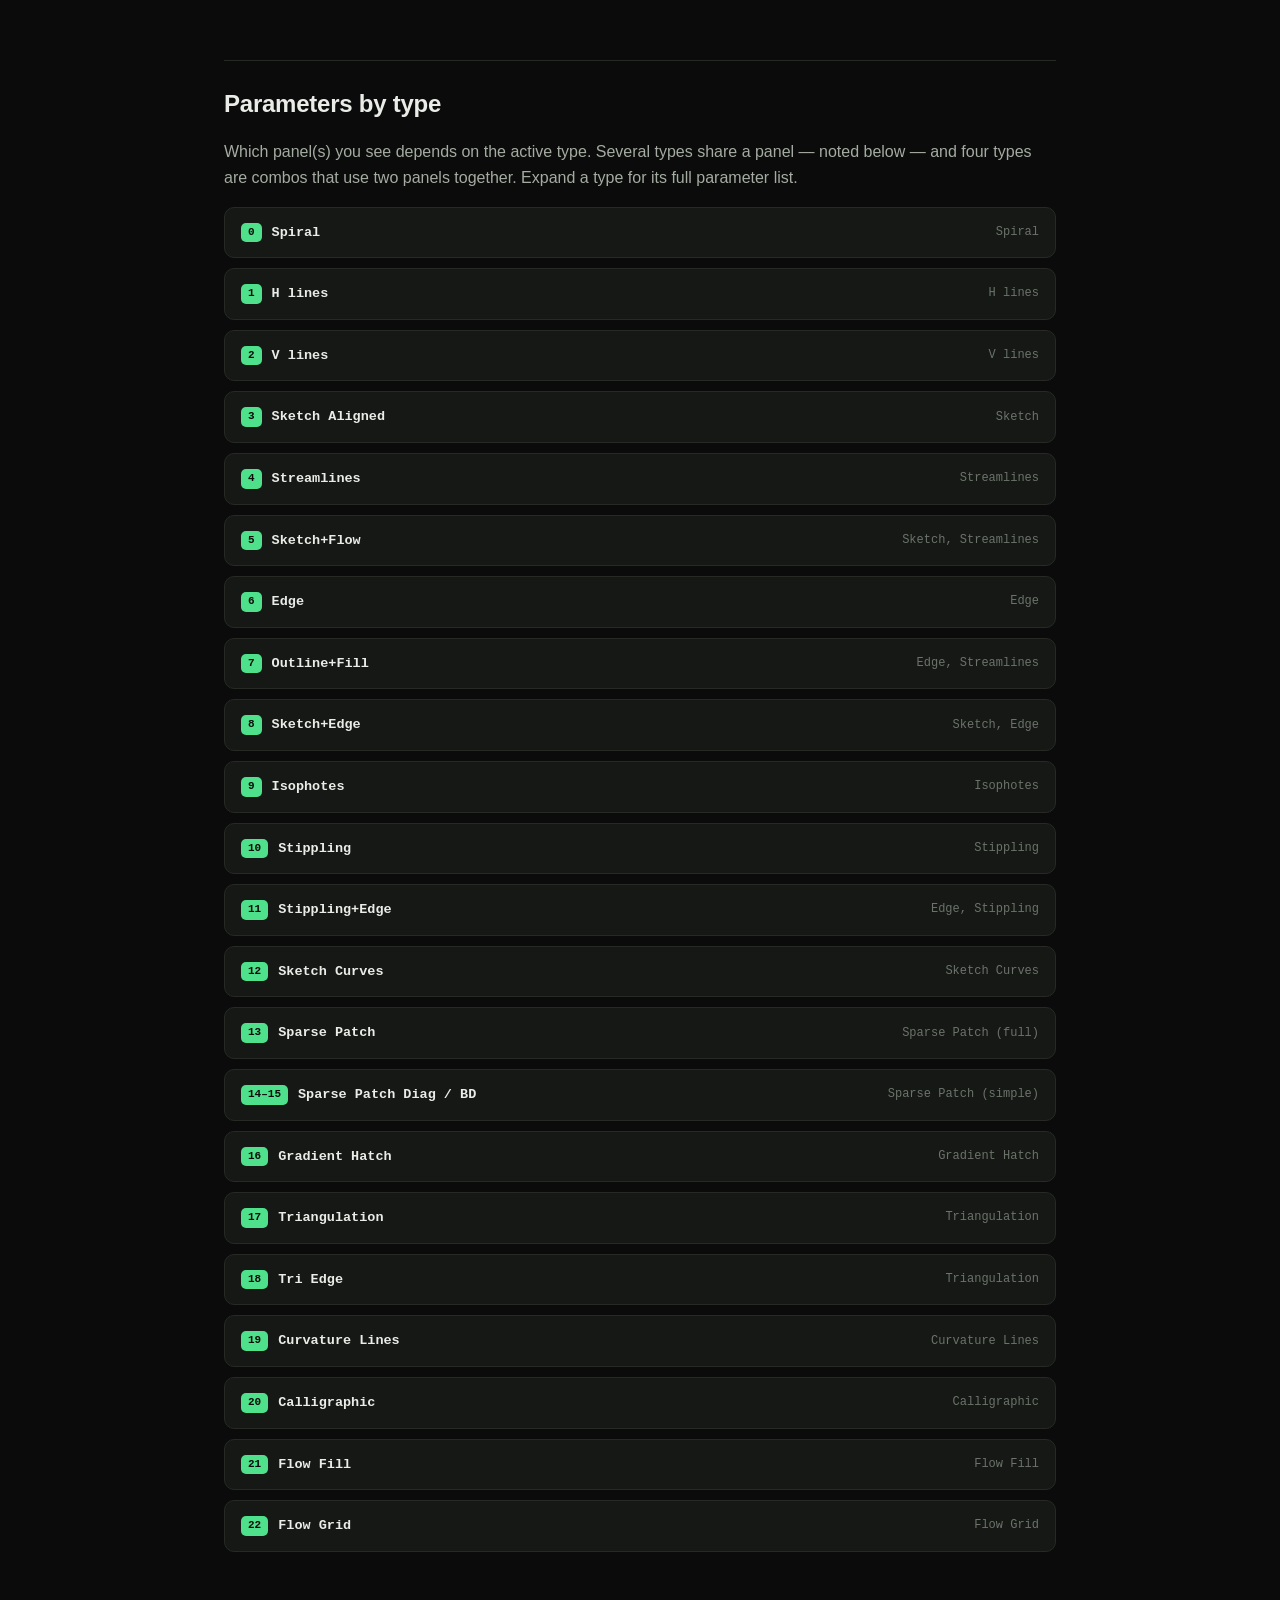
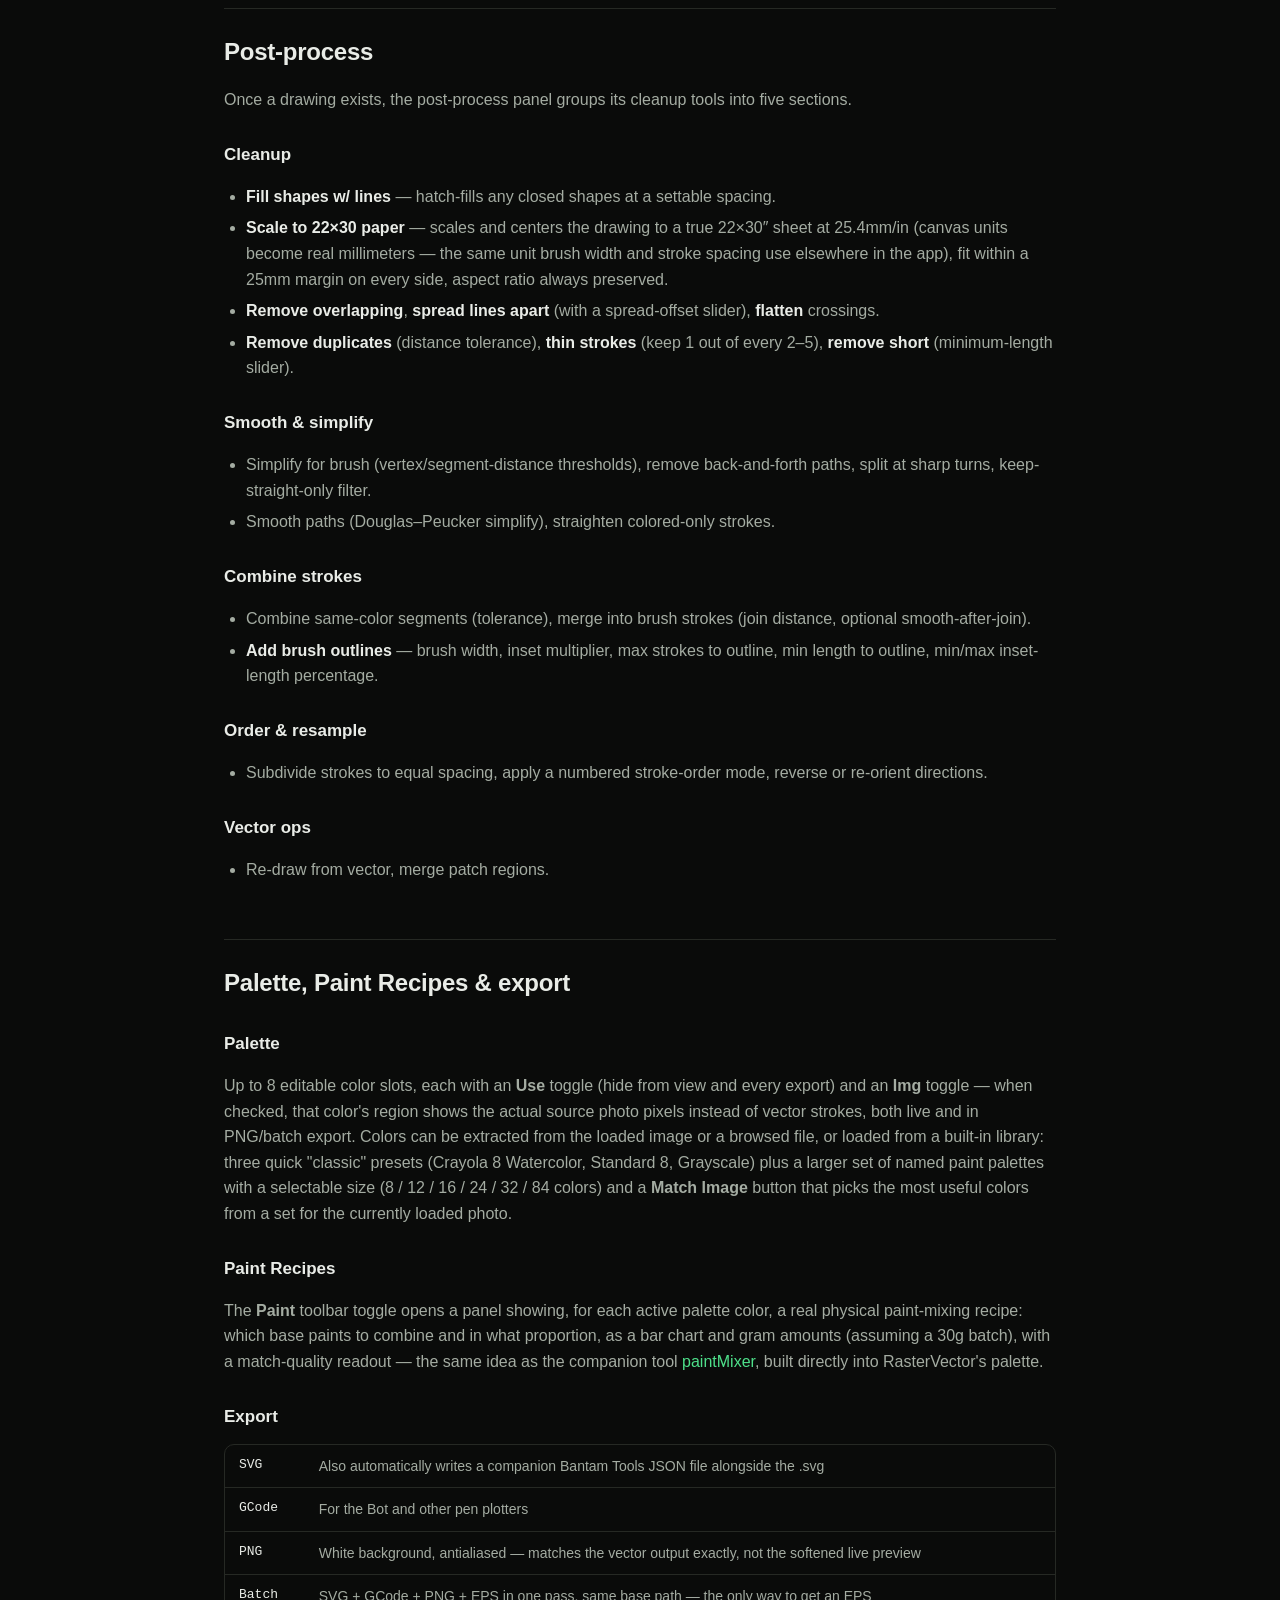
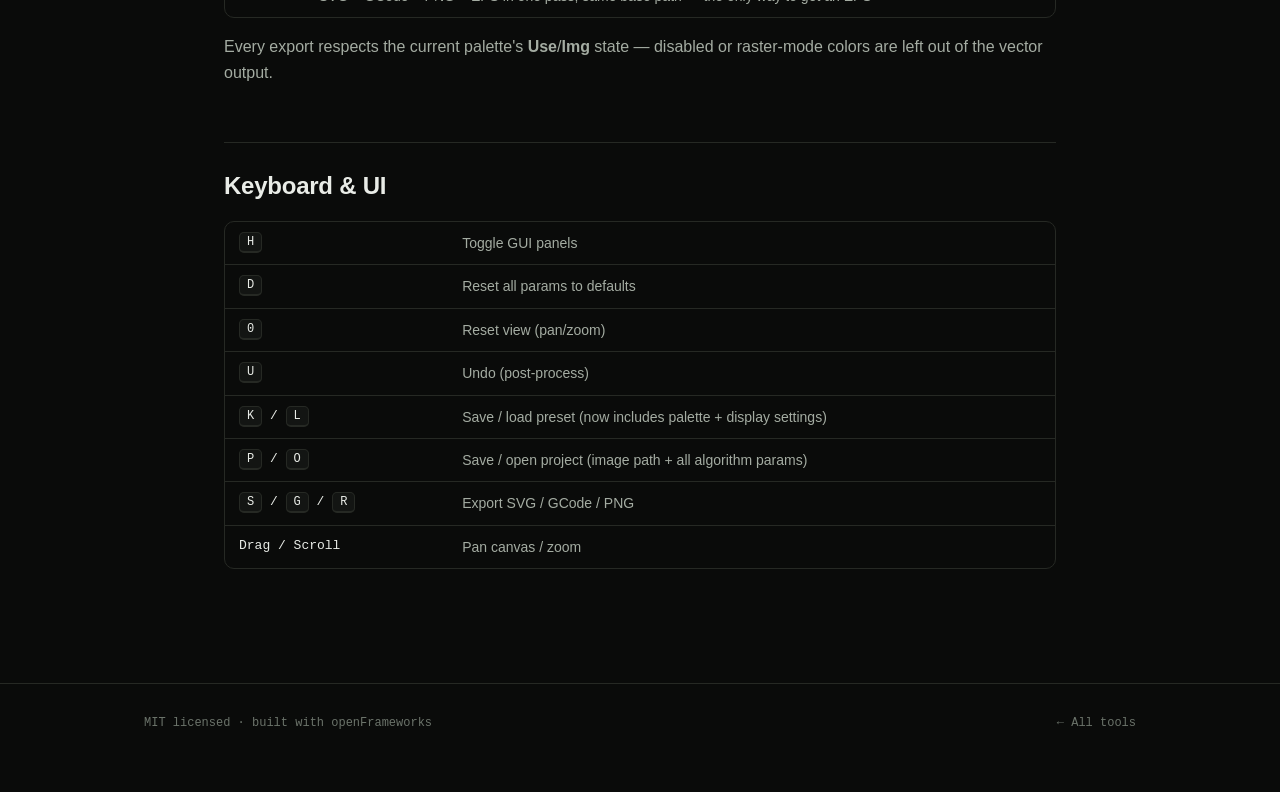
==== commit 0a79fb2a: "Rewrite RasterVector docs for the current 23-type build Type numbering and set changed substantially" ====
--- a/rastervector.html
+++ b/rastervector.html
@@ -4,7 +4,7 @@
 <meta charset="utf-8">
 <meta name="viewport" content="width=device-width, initial-scale=1">
 <title>RasterVector — Plotter Painting Tools</title>
-<meta name="description" content="RasterVector turns photos into vector line drawings — spirals, cross-hatch, streamlines, edge contours, stippling, isophotes — for pen plotters, CNC, and print.">
+<meta name="description" content="RasterVector turns photos into vector line drawings — 23 drawing styles from spirals to curvature-following engraving lines — for pen plotters, CNC, and print.">
 <link rel="stylesheet" href="assets/style.css">
 </head>
 <body>
@@ -22,7 +22,7 @@
 <header class="hero">
   <p class="eyebrow">Image → line drawing</p>
   <h1>RasterVector</h1>
-  <p class="lede">Load a photo, pick a drawing style, tweak until it looks right, export as a path a machine — or a hand — can draw. Built for the Bantam Tools Watercolor Bot, useful for any pen plotter, CNC, or print pipeline.</p>
+  <p class="lede">Load a photo, pick from 23 drawing styles, tweak until it looks right, export as a path a machine — or a hand — can draw. Built for the Bantam Tools Watercolor Bot, useful for any pen plotter, CNC, or print pipeline.</p>
   <div class="hero-actions">
     <a class="btn btn-primary" href="#workflow">See the workflow</a>
     <a class="btn btn-ghost" href="#types">Browse drawing types</a>
@@ -31,16 +31,30 @@
 
 <figure class="banner">
   <img src="assets/img/rastervector-hero.webp" alt="RasterVector spiral-mode line drawing rendered from a source photo, drawn as one continuous concentric spiral with wavy amplitude following image luminance.">
-  <figcaption>Spiral mode (PFM type 0) — one continuous line from the image center out, amplitude modulated by luminance.</figcaption>
+  <figcaption>Spiral mode (type 0) — one continuous line from the image center out, thickening and slowing through darker areas.</figcaption>
 </figure>
 
 <main class="content">
 
   <h2 id="overview">Overview</h2>
-  <p class="lead">RasterVector is a desktop app (openFrameworks / C++) that converts a raster image into vector line art, using one of twenty procedural drawing algorithms — from simple scanline patterns to edge-tangent-flow streamlines and adaptive quadtree patch layouts. The result is a set of paths, not pixels, so it can be sent straight to a plotter, a laser, or a CNC, or dropped into a print layout as clean vector work.</p>
-  <p>It was built around the <strong>Bantam Tools Watercolor Bot</strong>, so export, palette handling, and physical scaling (9×12&Prime; at 320 DPI) are tuned for that workflow, but the SVG / GCode / EPS output works with any pen plotter or vector pipeline.</p>
+  <p class="lead">RasterVector is a desktop app (openFrameworks / C++) that converts a raster image into vector line art, using one of 23 procedural drawing algorithms — from simple scanline patterns to curvature-following engraving lines, low-poly triangulation, and gap-free flow-guided fills. The result is a set of paths, not pixels, so it can be sent straight to a plotter, a laser, or a CNC, or dropped into a print layout as clean vector work.</p>
+  <p>It was built around the <strong>Bantam Tools Watercolor Bot</strong>, so export, palette handling, and physical scaling (a true 22×30&Prime; sheet) are tuned for that workflow, but the SVG / GCode / EPS output works with any pen plotter or vector pipeline.</p>
 
   <div class="callout"><strong>About this page</strong> — RasterVector is a personal tool and its source isn't published. This page documents what it does and how it's used, not how to build it.</div>
+
+  <h2 id="new">What's new</h2>
+  <p>RasterVector has moved fast since it was first documented. Most recent first:</p>
+  <ul>
+    <li><strong>Paint Recipes panel</strong> — a new <strong>Paint</strong> toolbar toggle shows a real, physical paint-mixing recipe for each of the 8 palette colors: which paints to combine, in what proportion, with gram amounts and a match-quality readout. Same idea as the companion tool <a href="paintmixer.html">paintMixer</a>, built directly into the palette workflow.</li>
+    <li><strong>Gradient Hatch reworked</strong> — now supports several region-tiling modes (uniform grid, adaptive quadtree, "Mondrian" random splits, jittered grid) instead of one fixed layout, plus a <strong>raster cell</strong> mode that shows the actual source photo through selected cells instead of drawing hatch lines.</li>
+    <li><strong>Palette "Img" mode</strong> — any individual palette color can now be set to show the source photo's actual pixels in its region instead of vector strokes, in both the live view and PNG/batch export. Works with any drawing type, independent of Gradient Hatch's raster-cell mode above.</li>
+    <li><strong>Two new engraving-style types</strong> — <strong>Curvature Lines</strong> and <strong>Calligraphic</strong>, tracing the image's principal curvature and a flow-following "flat nib," respectively.</li>
+    <li><strong>Two new low-poly types</strong> — <strong>Triangulation</strong> and <strong>Tri Edge</strong>, replacing an earlier, less capable sparse-patch-based hatch type.</li>
+    <li><strong>Newest and most experimental: Flow Fill and Flow Grid</strong> — a flow-guided strand fill that claims every pixel exactly once (no gaps or overlaps by construction) and a cheaper straight-hatch grid variant of the same idea.</li>
+    <li><strong>Export accuracy pass</strong> — SVG export now writes strokes in true on-screen drawing order and automatically saves a companion Bantam Tools JSON file alongside every SVG. PNG export was reworked to match the vector output exactly (white background, antialiased, no preview softening) rather than the live on-screen preview.</li>
+    <li><strong>Physical scale changed</strong> — drawings now scale to a true <strong>22×30&Prime;</strong> sheet (25.4mm/in — canvas units are real millimeters, the same unit brush width, stroke spacing, and stroke length are all measured in), replacing the old 9×12&Prime; at 320 DPI target.</li>
+    <li><strong>Presets now save everything</strong> — save/load (<kbd>K</kbd> / <kbd>L</kbd>) now includes palette colors, per-color enabled state, and display settings, not just the active algorithm's parameters.</li>
+  </ul>
 
   <h2 id="workflow">Workflow</h2>
   <div class="pipeline">
@@ -50,7 +64,7 @@
     </div>
     <div class="step">
       <h4>Choose a type</h4>
-      <p>Pick one of 20 drawing algorithms (PFM 0–19) — spiral, hatch, streamlines, edge contours, stippling, sparse patch, and more.</p>
+      <p>Pick one of 23 drawing algorithms — spiral, hatch, streamlines, edge contours, stippling, triangulation, curvature lines, and more.</p>
     </div>
     <div class="step">
       <h4>Regenerate</h4>
@@ -62,289 +76,418 @@
     </div>
     <div class="step">
       <h4>Export</h4>
-      <p>Batch export to SVG, GCode, PNG, and EPS in one go — only the palette colors you've left enabled are included.</p>
+      <p>SVG, GCode, PNG, or batch export all four (plus EPS) in one go — only the palette colors you've left enabled are included.</p>
     </div>
   </div>
 
   <h2 id="types">Drawing types</h2>
-  <p>Twenty procedural approaches to turning an image into lines, grouped roughly from geometric to structure-aware. Streamline and edge-contour types use an <strong>edge tangent field</strong> (Sobel or ETF) to follow the grain of the image rather than a fixed grid.</p>
+  <p>Twenty-three procedural approaches to turning an image into lines. Four are <strong>composite types</strong> that run two algorithms into the same drawing (e.g. sketch strokes plus flow lines on top). Streamline, edge, and flow types read an <strong>edge tangent field</strong> (Sobel or ETF) to follow the grain of the image rather than a fixed grid.</p>
 
   <div class="tbl-wrap">
     <table>
-      <thead><tr><th>PFM</th><th>Type</th><th>What it does</th></tr></thead>
+      <thead><tr><th>#</th><th>Type</th><th>What it does</th></tr></thead>
       <tbody>
-        <tr><td>0</td><td>Spiral</td><td>Single spiral from the centre, amplitude follows luminance</td></tr>
-        <tr><td>1</td><td>Horizontal lines</td><td>Wavy horizontal scanlines</td></tr>
-        <tr><td>2</td><td>Concentric circles</td><td>Rings from a centre point</td></tr>
-        <tr><td>3</td><td>Vertical lines</td><td>Wavy vertical lines</td></tr>
-        <tr><td>4</td><td>Cross-hatch</td><td>Two diagonal line families</td></tr>
-        <tr><td>5</td><td>Sketch lines</td><td>Short strokes that follow luminance and edges</td></tr>
-        <tr><td>6</td><td>Streamlines</td><td>Flow lines parallel to image edges</td></tr>
-        <tr><td>7</td><td>Sketch + flow outlines</td><td>Sketch style with flow-based outlines</td></tr>
-        <tr><td>8</td><td>Edge contours</td><td>Open contour lines along edges only — no fill</td></tr>
-        <tr><td>9</td><td>Outline and fill</td><td>Edge contours, then streamline fill</td></tr>
-        <tr><td>10</td><td>Sketch and edge</td><td>Sketch fill, then edge contour outlines</td></tr>
-        <tr><td>11</td><td>Isophotes</td><td>Contours of constant luminance — like a topo map</td></tr>
-        <tr><td>12</td><td>Stippling</td><td>Dot distribution by luminance</td></tr>
-        <tr><td>13</td><td>Stippling and edge</td><td>Stippling, then edge contours</td></tr>
-        <tr><td>14</td><td>Sketch curves</td><td>Curve-based sketch style</td></tr>
-        <tr><td>16</td><td>Sparse Patch</td><td>Adaptive quadtree — small rects tile edges, large rects fill flat areas, then traced into curves</td></tr>
-        <tr><td>17</td><td>Sparse Patch Diagonal</td><td>Sparse Patch with a diagonal stroke through each leaf rectangle</td></tr>
-        <tr><td>18</td><td>Sparse Patch Box Diagonal</td><td>Sparse Patch with a box-diagonal stroke through each leaf rectangle</td></tr>
-        <tr><td>19</td><td>Sparse Patch Gradient Hatch</td><td>Quadtree leaves filled with gradient-aligned hatching, spacing keyed to brightness</td></tr>
+        <tr><td>0</td><td>Spiral</td><td>One continuous spiral from a center point; slows and thickens through darker areas</td></tr>
+        <tr><td>1</td><td>H lines</td><td>Horizontal scanlines, wobble increases with darkness</td></tr>
+        <tr><td>2</td><td>V lines</td><td>Same as H lines, scanned vertically</td></tr>
+        <tr><td>3</td><td>Sketch Aligned</td><td>Short strokes seeking the darkest remaining area, then aligned with their neighbors for continuous-feeling flow</td></tr>
+        <tr><td>4</td><td>Streamlines</td><td>Long curved lines running parallel to image edges</td></tr>
+        <tr><td>5</td><td>Sketch+Flow</td><td>Combo: Sketch strokes, then Streamlines on top</td></tr>
+        <tr><td>6</td><td>Edge</td><td>Open contour lines traced along edges only — no fill</td></tr>
+        <tr><td>7</td><td>Outline+Fill</td><td>Combo: Edge contours, then Streamlines fill</td></tr>
+        <tr><td>8</td><td>Sketch+Edge</td><td>Combo: Sketch underneath, Edge contours on top</td></tr>
+        <tr><td>9</td><td>Isophotes</td><td>Equal-luminance contours — like a topographic map</td></tr>
+        <tr><td>10</td><td>Stippling</td><td>Dot density proportional to darkness, colored from the source</td></tr>
+        <tr><td>11</td><td>Stippling+Edge</td><td>Combo: Edge contours, then Stippling</td></tr>
+        <tr><td>12</td><td>Sketch Curves</td><td>Sketch's darkest-area seeking, but drawing long traced curves instead of short strokes</td></tr>
+        <tr><td>13</td><td>Sparse Patch</td><td>Adaptive quadtree of filled/hatched rectangles, with an experimental boundary-tracing "paper" mode. Hidden from the dropdown in the current build.</td></tr>
+        <tr><td>14</td><td>Sparse Patch Diag</td><td>Same quadtree, one diagonal stroke per cell</td></tr>
+        <tr><td>15</td><td>Sparse Patch BD</td><td>Leaner reimplementation of the same diagonal-per-cell idea</td></tr>
+        <tr><td>16</td><td>Gradient Hatch</td><td>Region hatching with spacing/angle following local brightness and structure; several tiling modes, optional raster-cell passthrough</td></tr>
+        <tr><td>17</td><td>Triangulation</td><td>Low-poly Delaunay triangulation, per-triangle outline and/or brightness-driven hatch fill</td></tr>
+        <tr><td>18</td><td>Tri Edge</td><td>Same triangulation rendering, seeded along detected edges instead of uniformly</td></tr>
+        <tr><td>19</td><td>Curvature Lines</td><td>Traces the image's principal curvature directions — wraps around forms like classical engraving cross-hatch</td></tr>
+        <tr><td>20</td><td>Calligraphic</td><td>Flow-following spine paths with luminance-modulated parallel offsets — a flat calligraphy nib</td></tr>
+        <tr><td>21</td><td>Flow Fill</td><td>Flow-guided strand fill; every foreground pixel claimed by exactly one stroke, no gaps or overlaps</td></tr>
+        <tr><td>22</td><td>Flow Grid</td><td>Same color abstraction as Flow Fill, rendered as flow-angled straight hatch per grid cell</td></tr>
       </tbody>
     </table>
   </div>
 
-  <p><strong>Edges only, no fill:</strong> use type 8 (Edge contours) on its own.</p>
+  <p><strong>Edges only, no fill:</strong> use type 6 (Edge) on its own.</p>
 
   <h2 id="params">Parameters by type</h2>
-  <p>Which panels are visible depends on the active type. Expand a type below for its full parameter list.</p>
+  <p>Which panel(s) you see depends on the active type. Several types share a panel — noted below — and four types are combos that use two panels together. Expand a type for its full parameter list.</p>
 
   <details class="type-ref">
     <summary><span class="num">0</span><span class="name">Spiral</span><span class="panelname">Spiral</span></summary>
-    <div class="body tbl-wrap"><table>
-      <tbody>
-        <tr><td class="key">ring spacing</td><td>Distance between successive turns (px) — smaller = denser</td></tr>
-        <tr><td class="key">centre X / Y</td><td>Spiral centre, 0–1 of image width/height</td></tr>
-        <tr><td class="key">amplitude</td><td>Waviness perpendicular to the spiral; 0 = straight</td></tr>
-        <tr><td class="key">min / max velocity</td><td>Bounds for point spacing along the spiral</td></tr>
-      </tbody>
-    </table></div>
-  </details>
-
-  <details class="type-ref">
-    <summary><span class="num">1</span><span class="name">Horizontal lines</span><span class="panelname">H lines</span></summary>
-    <div class="body tbl-wrap"><table>
-      <tbody>
-        <tr><td class="key">line spacing</td><td>Vertical distance between scanlines (px)</td></tr>
-        <tr><td class="key">amplitude</td><td>Side-to-side waviness of each line</td></tr>
-        <tr><td class="key">segments/pixel</td><td>Segments per pixel — higher = smoother</td></tr>
-      </tbody>
-    </table></div>
-  </details>
-
-  <details class="type-ref">
-    <summary><span class="num">2</span><span class="name">Concentric circles</span><span class="panelname">Circles</span></summary>
-    <div class="body tbl-wrap"><table>
-      <tbody>
-        <tr><td class="key">ring spacing</td><td>Radial distance between circles (px)</td></tr>
-        <tr><td class="key">centre X / Y</td><td>Centre of the rings, 0–1</td></tr>
-        <tr><td class="key">amplitude</td><td>Radial waviness of each ring</td></tr>
-        <tr><td class="key">seg/degree</td><td>Segments per degree — higher = smoother rings</td></tr>
-      </tbody>
-    </table></div>
-  </details>
-
-  <details class="type-ref">
-    <summary><span class="num">3</span><span class="name">Vertical lines</span><span class="panelname">V lines</span></summary>
-    <div class="body tbl-wrap"><table>
-      <tbody>
-        <tr><td class="key">line spacing</td><td>Horizontal distance between lines</td></tr>
-        <tr><td class="key">amplitude</td><td>Up–down waviness of each line</td></tr>
-        <tr><td class="key">segments/pixel</td><td>Segments per pixel along the line</td></tr>
-      </tbody>
-    </table></div>
-  </details>
-
-  <details class="type-ref">
-    <summary><span class="num">4</span><span class="name">Cross-hatch</span><span class="panelname">Hatch</span></summary>
-    <div class="body tbl-wrap"><table>
-      <tbody>
-        <tr><td class="key">line spacing</td><td>Spacing between parallel lines in each family</td></tr>
-        <tr><td class="key">amplitude</td><td>Waviness of the hatch lines</td></tr>
-        <tr><td class="key">angle °</td><td>Angle of the first family; second is perpendicular</td></tr>
-        <tr><td class="key">segments/pixel</td><td>Segments per pixel along each line</td></tr>
-      </tbody>
-    </table></div>
-  </details>
-
-  <details class="type-ref">
-    <summary><span class="num">5</span><span class="name">Sketch lines</span><span class="panelname">Sketch, Style</span></summary>
-    <div class="body tbl-wrap"><table>
-      <tbody>
-        <tr><td class="key">min / max line len</td><td>Stroke length range (px)</td></tr>
-        <tr><td class="key">line tests</td><td>Candidate directions tested per stroke start</td></tr>
-        <tr><td class="key">angle min / max</td><td>Range of starting angles (°)</td></tr>
-        <tr><td class="key">delta angle</td><td>Angular step between tests</td></tr>
-        <tr><td class="key">erase lum</td><td>Luminance above which pixels are treated as already-drawn</td></tr>
-        <tr><td class="key">max lines</td><td>Stops generating once reached</td></tr>
-        <tr><td class="key">block size</td><td>Sampling block size (px)</td></tr>
-        <tr><td class="key">fill white</td><td>0 = shade dark only, 1 = shade light only, 0.5 = both</td></tr>
-        <tr><td class="key">follow edges</td><td>0 = ignore edges, 1 = strongly follow them</td></tr>
-        <tr><td class="key">H+V only</td><td>Restrict to horizontal/vertical strokes (boxy look)</td></tr>
-        <tr><td class="key">avoid overlap</td><td>Preference for strokes through less-drawn pixels</td></tr>
-      </tbody>
-    </table>
-    <p>Also uses the shared <a href="#style-panel">Style panel</a>.</p>
-    </div>
-  </details>
-
-  <details class="type-ref">
-    <summary><span class="num">6</span><span class="name">Streamlines</span><span class="panelname">Streamlines, Style</span></summary>
-    <div class="body tbl-wrap"><table>
-      <tbody>
-        <tr><td class="key">par step</td><td>Integration step size along the edge flow</td></tr>
-        <tr><td class="key">par max len</td><td>Max streamline length (points)</td></tr>
-        <tr><td class="key">par seed</td><td>Spacing between seed points</td></tr>
-        <tr><td class="key">smooth r / passes</td><td>Radius and pass count for smoothing the flow field</td></tr>
-        <tr><td class="key">min mag</td><td>Stop integrating below this flow magnitude</td></tr>
-        <tr><td class="key">avoid close (px)</td><td>Skip a new line if it runs too close to existing ones (0 = off)</td></tr>
-        <tr><td class="key">simplify (px)</td><td>Douglas–Peucker tolerance after each pass (0 = off)</td></tr>
-        <tr><td class="key">flow</td><td>0 = Sobel tangent, 1 = ETF (Edge Tangent Flow)</td></tr>
-        <tr><td class="key">ETF sigma</td><td>Gaussian sigma for ETF smoothing</td></tr>
-        <tr><td class="key">FDoG seeds / σ1 / σ2 / rho / %</td><td>Seed only where FDoG line strength is high, with FDoG shaping params</td></tr>
-      </tbody>
-    </table>
-    <p>Also uses the shared <a href="#style-panel">Style panel</a>.</p>
-    </div>
-  </details>
-
-  <details class="type-ref">
-    <summary><span class="num">7</span><span class="name">Sketch + flow outlines</span><span class="panelname">Sketch, Streamlines, Style</span></summary>
-    <div class="body"><p>Combines Sketch (type 5) and Streamlines (type 6) — sketch-style shading with flow-based outlines. Same parameters as both types, applied together.</p></div>
-  </details>
-
-  <details class="type-ref">
-    <summary><span class="num">8</span><span class="name">Edge contours</span><span class="panelname">Edge</span></summary>
-    <div class="body tbl-wrap"><table>
-      <tbody>
-        <tr><td class="key">step</td><td>Integration step size along the flow (px)</td></tr>
-        <tr><td class="key">max len</td><td>Max points per direction — longer = longer contours</td></tr>
-        <tr><td class="key">smooth r / passes</td><td>Smoothing radius and pass count for the edge flow field</td></tr>
-        <tr><td class="key">seed spacing</td><td>Grid spacing for seed points (px)</td></tr>
-        <tr><td class="key">edge %</td><td>Only start where edge strength ≥ this (0–100)</td></tr>
-        <tr><td class="key">bidirectional</td><td>Trace both directions from each seed and merge into one path</td></tr>
-        <tr><td class="key">min mag</td><td>Stop when flow magnitude drops below this</td></tr>
-        <tr><td class="key">avoid close (px)</td><td>Skip a contour that overlaps already-drawn paths too much</td></tr>
-        <tr><td class="key">min vert (px)</td><td>Minimum distance between consecutive vertices — reduces jitter</td></tr>
-        <tr><td class="key">simplify (px)</td><td>Douglas–Peucker tolerance after tracing (0 = off, keeps smooth contours)</td></tr>
-        <tr><td class="key">outline offset (px)</td><td>Adds a second path offset to the left of each contour</td></tr>
-        <tr><td class="key">outline length / start</td><td>Length and start position of that offset segment, as a fraction of the path</td></tr>
-        <tr><td class="key">outline only (remove OG)</td><td>Draw only the offset path, not the original contour</td></tr>
-        <tr><td class="key">add outline paths / add inset paths</td><td>Toggles for whether offset/inset paths are ever added</td></tr>
-        <tr><td class="key">random main or outline</td><td>Randomly draw main-only or outline-only per contour (50/50)</td></tr>
-        <tr><td class="key">inset (px)</td><td>Adds a path offset inward by this amount</td></tr>
-        <tr><td class="key">min contour length</td><td>Skip contours with fewer vertices than this (0 = off) — reduces noise in dense texture</td></tr>
-        <tr><td class="key">overlap skip %</td><td>Skip a contour if this fraction of its vertices sit in already-occupied cells — fewer redundant traces</td></tr>
-        <tr><td class="key">seed order</td><td>0 = grid order, 1 = strongest edges first (more coherent)</td></tr>
-        <tr><td class="key">flow / ETF sigma</td><td>0 = Sobel, 1 = ETF for the edge tangent field, with smoothing sigma</td></tr>
-        <tr><td class="key">FDoG seeds / σ1 / σ2 / rho / %</td><td>Seed only where FDoG line strength clears a threshold</td></tr>
-      </tbody>
-    </table></div>
-  </details>
-
-  <details class="type-ref">
-    <summary><span class="num">9</span><span class="name">Outline and fill</span><span class="panelname">Edge, Streamlines, Style</span></summary>
-    <div class="body"><p>Runs edge contours first, then streamlines — outlines plus flow-based fill. All Edge and Streamlines parameters apply; Style applies to the streamline pass.</p></div>
-  </details>
-
-  <details class="type-ref">
-    <summary><span class="num">10</span><span class="name">Sketch and edge</span><span class="panelname">Edge, Sketch, Style</span></summary>
-    <div class="body"><p>Runs sketch shading first, then edge contours on top. Sketch, Edge, and Style parameters all apply.</p></div>
-  </details>
-
-  <details class="type-ref">
-    <summary><span class="num">11</span><span class="name">Isophotes</span><span class="panelname">Isophotes</span></summary>
-    <div class="body tbl-wrap"><table>
-      <tbody>
-        <tr><td class="key">levels</td><td>Number of luminance bands</td></tr>
-        <tr><td class="key">lum min / max</td><td>Luminance range the levels are spaced across (0–255)</td></tr>
-        <tr><td class="key">simplify (px)</td><td>Douglas–Peucker tolerance (0 = off)</td></tr>
-        <tr><td class="key">min length (px)</td><td>Drop contours shorter than this</td></tr>
-        <tr><td class="key">min apart (px)</td><td>Skip a contour if too close to an already-drawn one (0 = off)</td></tr>
-      </tbody>
-    </table></div>
-  </details>
-
-  <details class="type-ref" id="style-panel">
-    <summary><span class="num">★</span><span class="name">Style panel (shared)</span><span class="panelname">Types 5, 6, 7, 9, 10</span></summary>
-    <div class="body tbl-wrap"><table>
-      <tbody>
-        <tr><td class="key">Show original (50%)</td><td>Overlay the source image at half opacity, same pan/zoom, to compare trace to source</td></tr>
-        <tr><td class="key">Lift pen</td><td>Whether to lift the pen between strokes</td></tr>
-        <tr><td class="key">Directionality</td><td>Strength of preferred stroke direction</td></tr>
-        <tr><td class="key">Clarity</td><td>Affects stroke placement clarity</td></tr>
-        <tr><td class="key">Distortion</td><td>Amount of distortion applied</td></tr>
-        <tr><td class="key">Angularity</td><td>Angular vs. smooth preference</td></tr>
-        <tr><td class="key">Edge / Sobel / Luminance power</td><td>Relative weight of each signal in stroke placement</td></tr>
-        <tr><td class="key">Delta angle</td><td>Angular range for drawing (°)</td></tr>
-        <tr><td class="key">Seed type</td><td>0 = Sobel, 1 = Edges, 2 = Luminance</td></tr>
-        <tr><td class="key">Seed thresh</td><td>Seed threshold</td></tr>
-        <tr><td class="key">Pen</td><td>Pen index for export (multi-pen plotters)</td></tr>
-      </tbody>
-    </table></div>
-  </details>
-
-  <details class="type-ref">
-    <summary><span class="num">16</span><span class="name">Sparse Patch</span><span class="panelname">Sparse Patch</span></summary>
-    <div class="body">
-      <p>Builds an adaptive quadtree over the image: cells with high luminance variance or strong edges split further, flat cells stay large. Small leaf rectangles end up tiling the detail areas while large rectangles fill uniform ones — that structure then drives curve generation. Inspired by He et al., <em>Image vectorization using a sparse patch layout</em> (Graphical Models, 2024).</p>
-      <h3>Subdivision</h3>
-      <div class="tbl-wrap"><table><tbody>
-        <tr><td class="key">min patch size</td><td>Minimum cell size (px) — cells smaller than this never split</td></tr>
-        <tr><td class="key">max depth</td><td>Maximum split count, caps total rect count</td></tr>
-        <tr><td class="key">variance threshold</td><td>Split when luminance variance exceeds this — lower = more splits</td></tr>
-        <tr><td class="key">split on edges / edge threshold</td><td>Also split on strong Sobel gradient, above this threshold</td></tr>
-        <tr><td class="key">skip white above</td><td>Don't emit cells brighter than this (~220 skips white background)</td></tr>
-        <tr><td class="key">hatch spacing</td><td>If &gt;0, fill large rects with horizontal hatching at this spacing</td></tr>
-        <tr><td class="key">outline as single stroke</td><td>Emit each rect as one closed path, or four separate lines</td></tr>
-        <tr><td class="key">cull rects larger than (px)</td><td>Don't draw rects above this size (0 = no culling)</td></tr>
-      </tbody></table></div>
-      <h3>Curve generation</h3>
-      <div class="tbl-wrap"><table><tbody>
-        <tr><td class="key">output as gestures</td><td>Connect small rects into curves, instead of drawing outlines/hatch only</td></tr>
-        <tr><td class="key">connect centers (max size px)</td><td>Only rects at or below this size join curve generation (0 = no limit) — set roughly to 2–4× min patch size to capture just the small edge rects</td></tr>
-        <tr><td class="key">boundary trace</td><td>On: trace the outer boundary of the small-rect cluster — a clean staircase that smooths into a precise curve. Off: trace through rect interiors.</td></tr>
-        <tr><td class="key">centers only</td><td>(When boundary trace is off.) On: connect rect centers directly — one smooth medial-axis line. Off: centre→edge-midpoint→centre zigzag, more gestural.</td></tr>
-        <tr><td class="key">smoothing passes</td><td>Chaikin corner-cutting passes before curve fitting (0–6; 2–3 is usually enough)</td></tr>
-        <tr><td class="key">fit curves (Bézier)</td><td>Fit a cubic Bézier to each polyline after smoothing</td></tr>
-      </tbody></table></div>
-      <h3>Choosing a curve mode</h3>
-      <div class="tbl-wrap"><table>
-        <thead><tr><th>boundary trace</th><th>centers only</th><th>Result</th></tr></thead>
-        <tbody>
-          <tr><td>on</td><td>—</td><td>Clean contour: staircase → smooth → Bézier fit</td></tr>
-          <tr><td>off</td><td>on</td><td>Medial axis: one line through the middle of the edge-rect strip</td></tr>
-          <tr><td>off</td><td>off</td><td>Gestural zigzag through rect interiors</td></tr>
-        </tbody>
-      </table></div>
-    </div>
-  </details>
-
-  <details class="type-ref">
-    <summary><span class="num">17–18</span><span class="name">Sparse Patch Diagonal / Box Diagonal</span><span class="panelname">Sparse Patch</span></summary>
-    <div class="body"><p>Same quadtree subdivision as type 16, but instead of tracing curves, each leaf rectangle gets a single diagonal stroke (17) or a box-diagonal stroke (18). Uses the same subdivision parameters.</p></div>
-  </details>
-
-  <details class="type-ref">
-    <summary><span class="num">19</span><span class="name">Sparse Patch Gradient Hatch</span><span class="panelname">Sparse Patch</span></summary>
-    <div class="body"><p>Same quadtree subdivision, but each leaf rectangle is filled with gradient-aligned hatching: a structure tensor finds the dominant gradient direction per rect, hatch lines run perpendicular to it, and spacing varies from tight (dark) to wide (light) based on brightness sampled along each line.</p></div>
+    <div class="body tbl-wrap"><table><tbody>
+      <tr><td class="key">Ring spacing</td><td>Distance between successive turns (px) — smaller = denser</td></tr>
+      <tr><td class="key">Centre X / Y</td><td>Spiral centre, 0–1 of image width/height</td></tr>
+      <tr><td class="key">Amplitude</td><td>Waviness perpendicular to the spiral; 0 = straight</td></tr>
+      <tr><td class="key">Min / max velocity</td><td>Speed range of the spiral's traversal — drives point spacing/darkness response</td></tr>
+    </tbody></table></div>
+  </details>
+
+  <details class="type-ref">
+    <summary><span class="num">1</span><span class="name">H lines</span><span class="panelname">H lines</span></summary>
+    <div class="body tbl-wrap"><table><tbody>
+      <tr><td class="key">Line spacing</td><td>Vertical distance between scanlines (px)</td></tr>
+      <tr><td class="key">Amplitude</td><td>Wobble height — increases with local darkness</td></tr>
+      <tr><td class="key">Seg/px</td><td>Segments per pixel — higher = smoother</td></tr>
+    </tbody></table></div>
+  </details>
+
+  <details class="type-ref">
+    <summary><span class="num">2</span><span class="name">V lines</span><span class="panelname">V lines</span></summary>
+    <div class="body tbl-wrap"><table><tbody>
+      <tr><td class="key">Line spacing</td><td>Horizontal distance between lines</td></tr>
+      <tr><td class="key">Amplitude</td><td>Wobble width</td></tr>
+      <tr><td class="key">Seg/px</td><td>Segments per pixel along the line</td></tr>
+    </tbody></table></div>
+  </details>
+
+  <details class="type-ref" id="sketch-panel">
+    <summary><span class="num">3</span><span class="name">Sketch Aligned</span><span class="panelname">Sketch</span></summary>
+    <div class="body">
+      <p>Repeatedly finds the darkest un-drawn area, tests candidate directions through it, and draws the best-scoring short line — brightening the image where it draws so later passes move on to what's still dark. A final pass nudges each stroke's endpoints so nearby strokes point the same direction, reading as a more continuous flow (a plotting-order aid, not a shape change). Also the "sketch" half of combos 5 and 8.</p>
+      <div class="tbl-wrap"><table><tbody>
+        <tr><td class="key">Min / max line len</td><td>Stroke length range (px)</td></tr>
+        <tr><td class="key">Line tests</td><td>Candidate directions tested per stroke start</td></tr>
+        <tr><td class="key">Angle min / max</td><td>Allowed range of starting angles (°)</td></tr>
+        <tr><td class="key">Delta angle</td><td>Angular step between tests</td></tr>
+        <tr><td class="key">Erase luminance</td><td>How much a drawn line brightens the image, so the algorithm doesn't retrace it</td></tr>
+        <tr><td class="key">Max lines</td><td>Stops generating once reached</td></tr>
+        <tr><td class="key">Block size</td><td>Granularity for finding the next darkest area</td></tr>
+        <tr><td class="key">Fill white wt</td><td>0 = only target dark areas, 1 = only target under-drawn/light areas, blend between</td></tr>
+        <tr><td class="key">Follow edge wt</td><td>Bias toward lines that track image edges</td></tr>
+        <tr><td class="key">Orthogonal only</td><td>Restrict to horizontal/vertical strokes (boxy look)</td></tr>
+        <tr><td class="key">Avoid overlap</td><td>Penalize lines through already-drawn pixels</td></tr>
+        <tr><td class="key">Skip white above</td><td>Luminance cutoff to skip blank/background areas</td></tr>
+        <tr><td class="key">K nearest / neighbor radius</td><td>Used only by the end-alignment pass unique to this type</td></tr>
+      </tbody></table></div>
+    </div>
+  </details>
+
+  <details class="type-ref" id="streamlines-panel">
+    <summary><span class="num">4</span><span class="name">Streamlines</span><span class="panelname">Streamlines</span></summary>
+    <div class="body">
+      <p>Traces long curved lines parallel to image edges, seeded on a grid. Also the "flow" half of combos 5 and 7.</p>
+      <div class="tbl-wrap"><table><tbody>
+        <tr><td class="key">Step size</td><td>Integration step along the flow</td></tr>
+        <tr><td class="key">Max length</td><td>Longest a single line can run</td></tr>
+        <tr><td class="key">Seed spacing</td><td>Grid spacing for seed points</td></tr>
+        <tr><td class="key">Smooth radius / passes</td><td>Pre-smoothing of the flow field</td></tr>
+        <tr><td class="key">Min magnitude</td><td>Stop tracing where flow is too weak</td></tr>
+        <tr><td class="key">Proximity spacing</td><td>Skip a new line if it runs too close to an existing one</td></tr>
+        <tr><td class="key">Simplify tol</td><td>Path simplification after tracing</td></tr>
+        <tr><td class="key">Flow type</td><td>Direction field source: Sobel gradient or ETF</td></tr>
+        <tr><td class="key">ETF sigma</td><td>ETF smoothing radius (when flow type = ETF)</td></tr>
+        <tr><td class="key">Use FDoG + σ1 / σ2 / rho / thresh</td><td>Gate seeding by FDoG (flow-based difference-of-Gaussians) edge strength</td></tr>
+      </tbody></table></div>
+    </div>
+  </details>
+
+  <details class="type-ref">
+    <summary><span class="num">5</span><span class="name">Sketch+Flow</span><span class="panelname">Sketch, Streamlines</span></summary>
+    <div class="body"><p>Combo: runs <a href="#sketch-panel">Sketch</a> first, then <a href="#streamlines-panel">Streamlines</a> on top, into the same drawing — short goal-seeking strokes overlaid with long flowing edge-tangent lines. Both panels' parameters apply.</p></div>
+  </details>
+
+  <details class="type-ref" id="edge-panel">
+    <summary><span class="num">6</span><span class="name">Edge</span><span class="panelname">Edge</span></summary>
+    <div class="body">
+      <p>Traces contour lines along the image's edge field, gated by an edge-strength threshold. Also the "edge" half of combos 7, 8, and 11.</p>
+      <div class="tbl-wrap"><table><tbody>
+        <tr><td class="key">Step size</td><td>Integration step along the flow (px)</td></tr>
+        <tr><td class="key">Max length</td><td>Longest a contour can run</td></tr>
+        <tr><td class="key">Smooth radius / passes</td><td>Smoothing of the edge flow field</td></tr>
+        <tr><td class="key">Seed spacing</td><td>Grid spacing for seed points (px)</td></tr>
+        <tr><td class="key">Edge threshold</td><td>Minimum gradient strength to seed a contour</td></tr>
+        <tr><td class="key">Skip bg above / below</td><td>Luminance range treated as background and skipped</td></tr>
+        <tr><td class="key">Min contour len</td><td>Drop contours shorter than this</td></tr>
+        <tr><td class="key">Overlap skip</td><td>Skip a contour that overlaps already-drawn ones past this ratio</td></tr>
+        <tr><td class="key">Max by importance / max to collect</td><td>Caps on total contour count</td></tr>
+        <tr><td class="key">Bidirectional</td><td>Trace both directions from each seed and merge into one path</td></tr>
+        <tr><td class="key">Min magnitude</td><td>Stop when flow magnitude drops below this</td></tr>
+        <tr><td class="key">Proximity spacing</td><td>Skip a contour too close to an existing one</td></tr>
+        <tr><td class="key">Min vertex dist</td><td>Minimum distance between consecutive vertices — reduces jitter</td></tr>
+        <tr><td class="key">Simplify tol</td><td>Path simplification after tracing (0 = off, keeps smooth contours)</td></tr>
+        <tr><td class="key">Outline offset / length / start</td><td>Adds a second offset path alongside a contour, covering a fraction of its length</td></tr>
+        <tr><td class="key">Outline only</td><td>Draw only the offset path, not the original contour</td></tr>
+        <tr><td class="key">Add outline paths / add inset paths</td><td>Toggles for whether offset/inset paths are ever added</td></tr>
+        <tr><td class="key">Random main/outline</td><td>Randomly draw main-only or outline-only per contour</td></tr>
+        <tr><td class="key">Inset offset</td><td>Adds a path offset inward</td></tr>
+        <tr><td class="key">Seed order</td><td>Grid order vs. strongest edges first</td></tr>
+        <tr><td class="key">Flow type / ETF sigma</td><td>Sobel or ETF edge tangent field, with smoothing</td></tr>
+        <tr><td class="key">Use FDoG + σ1 / σ2 / rho / thresh</td><td>Gate seeding by FDoG edge strength</td></tr>
+      </tbody></table></div>
+    </div>
+  </details>
+
+  <details class="type-ref">
+    <summary><span class="num">7</span><span class="name">Outline+Fill</span><span class="panelname">Edge, Streamlines</span></summary>
+    <div class="body"><p>Combo: <a href="#edge-panel">Edge</a> contours first for clean outlines, then <a href="#streamlines-panel">Streamlines</a> for interior flow texture. Both panels' parameters apply.</p></div>
+  </details>
+
+  <details class="type-ref">
+    <summary><span class="num">8</span><span class="name">Sketch+Edge</span><span class="panelname">Sketch, Edge</span></summary>
+    <div class="body"><p>Combo: <a href="#sketch-panel">Sketch</a> underneath, <a href="#edge-panel">Edge</a> contours on top. Both panels' parameters apply.</p></div>
+  </details>
+
+  <details class="type-ref">
+    <summary><span class="num">9</span><span class="name">Isophotes</span><span class="panelname">Isophotes</span></summary>
+    <div class="body tbl-wrap"><table><tbody>
+      <tr><td class="key">Num levels</td><td>Number of luminance bands</td></tr>
+      <tr><td class="key">Level min / max</td><td>Brightness range the levels are spaced across</td></tr>
+      <tr><td class="key">Simplify tol</td><td>Path simplification</td></tr>
+      <tr><td class="key">Min contour len</td><td>Drop contours shorter than this</td></tr>
+      <tr><td class="key">Min spacing</td><td>Skip a contour too close to an already-drawn one</td></tr>
+    </tbody></table></div>
+  </details>
+
+  <details class="type-ref" id="stippling-panel">
+    <summary><span class="num">10</span><span class="name">Stippling</span><span class="panelname">Stippling</span></summary>
+    <div class="body">
+      <p>Places dots whose density follows local darkness, colored from the source image. Also the "stippling" half of combo 11.</p>
+      <div class="tbl-wrap"><table><tbody>
+        <tr><td class="key">Dot radius</td><td>Base dot size</td></tr>
+        <tr><td class="key">Spacing</td><td>Candidate grid density</td></tr>
+        <tr><td class="key">Density</td><td>Overall probability scale</td></tr>
+        <tr><td class="key">Jitter</td><td>Randomize position within each grid cell</td></tr>
+        <tr><td class="key">Radius variation</td><td>Larger dots in darker areas</td></tr>
+      </tbody></table></div>
+    </div>
+  </details>
+
+  <details class="type-ref">
+    <summary><span class="num">11</span><span class="name">Stippling+Edge</span><span class="panelname">Edge, Stippling</span></summary>
+    <div class="body"><p>Combo: <a href="#edge-panel">Edge</a> contours first, then <a href="#stippling-panel">Stippling</a> — outlines plus dot shading. Both panels' parameters apply.</p></div>
+  </details>
+
+  <details class="type-ref">
+    <summary><span class="num">12</span><span class="name">Sketch Curves</span><span class="panelname">Sketch Curves</span></summary>
+    <div class="body">
+      <p>A hybrid: uses Sketch's darkest-area seeking (find the darkest remaining block, erase as it draws), but traces long flowing curves instead of short strokes.</p>
+      <div class="tbl-wrap"><table><tbody>
+        <tr><td class="key">Block size</td><td>Granularity for finding the next darkest area</td></tr>
+        <tr><td class="key">Max curves</td><td>Stops generating once reached</td></tr>
+        <tr><td class="key">Erase luminance</td><td>How much a drawn curve brightens the image</td></tr>
+        <tr><td class="key">Fill white wt</td><td>Dark-area vs. under-drawn-area targeting balance</td></tr>
+        <tr><td class="key">Step size / max length</td><td>Curve tracing step and length cap</td></tr>
+        <tr><td class="key">Edge threshold</td><td>Minimum gradient strength to trace along</td></tr>
+        <tr><td class="key">Bidirectional</td><td>Trace both directions from the seed</td></tr>
+        <tr><td class="key">Min magnitude</td><td>Stop where flow is too weak</td></tr>
+        <tr><td class="key">Min vertex dist / simplify tol</td><td>Jitter reduction and path simplification</td></tr>
+        <tr><td class="key">Flow type / ETF sigma</td><td>Sobel or ETF direction field</td></tr>
+        <tr><td class="key">Skip white above</td><td>Luminance cutoff for background</td></tr>
+      </tbody></table></div>
+    </div>
+  </details>
+
+  <details class="type-ref">
+    <summary><span class="num">13</span><span class="name">Sparse Patch</span><span class="panelname">Sparse Patch (full)</span></summary>
+    <div class="body">
+      <p><em>Currently hidden from the type dropdown in the live app</em> — only reachable via a saved project or preset that sets it directly. Builds an adaptive quadtree over the image (splitting where detail/variance is high) and draws each leaf as a filled or hatched rectangle. Has the same subdivision controls as <a href="#sparse-diag">Sparse Patch Diag/BD</a> below, plus hatch fill (with spacing/angle following local gradient) as an alternative to flat rectangles, and an experimental "paper mode" boundary-tracing layout pipeline with its own advanced parameter set not covered here since it isn't currently reachable from the UI.</p>
+    </div>
+  </details>
+
+  <details class="type-ref" id="sparse-diag">
+    <summary><span class="num">14–15</span><span class="name">Sparse Patch Diag / BD</span><span class="panelname">Sparse Patch (simple)</span></summary>
+    <div class="body">
+      <p>Same adaptive quadtree split as type 13, but each leaf cell is drawn as a single corner-to-corner diagonal stroke instead of a filled rectangle. Type 15 (BD) is a separate, leaner reimplementation of the same idea — visually similar output via a simpler code path.</p>
+      <div class="tbl-wrap"><table><tbody>
+        <tr><td class="key">Min patch size</td><td>Smallest a cell can be — cells below this never split further</td></tr>
+        <tr><td class="key">Max depth</td><td>Caps total split count / rect count</td></tr>
+        <tr><td class="key">Variance thresh</td><td>Split trigger — lower = more splits</td></tr>
+        <tr><td class="key">Split on edges / edge threshold</td><td>Also split on strong local gradient, above this threshold</td></tr>
+        <tr><td class="key">Skip white above</td><td>Don't emit cells brighter than this</td></tr>
+        <tr><td class="key">Cull rects larger than</td><td>Drop rectangles above this size</td></tr>
+      </tbody></table></div>
+    </div>
+  </details>
+
+  <details class="type-ref">
+    <summary><span class="num">16</span><span class="name">Gradient Hatch</span><span class="panelname">Gradient Hatch</span></summary>
+    <div class="body">
+      <p>Fills regions with hatch lines whose spacing follows local brightness (dark = dense, light = sparse) and whose angle follows the region's local structure. Regions can come from contour-following flood-fill (default) or from one of several tile-shape modes. Reworked recently with more layout options and a "raster cell" mode.</p>
+      <div class="tbl-wrap"><table><tbody>
+        <tr><td class="key">Min / max spacing</td><td>Hatch line spacing range</td></tr>
+        <tr><td class="key">Angle offset</td><td>Rotates hatch angle away from the detected structure direction</td></tr>
+        <tr><td class="key">Skip white above</td><td>Don't hatch regions brighter than this</td></tr>
+        <tr><td class="key">Edge threshold</td><td>Region boundary sensitivity</td></tr>
+        <tr><td class="key">Min area px</td><td>Drop regions smaller than this</td></tr>
+        <tr><td class="key">Render scale</td><td>Upsample before processing for finer regions</td></tr>
+        <tr><td class="key">Region tile size</td><td>0 = contour-following mode; &gt;0 switches to tile mode</td></tr>
+        <tr><td class="key">Draw outlines</td><td>Outline each region/tile in addition to hatching it</td></tr>
+        <tr><td class="key">Tile mode</td><td>Uniform grid, adaptive quadtree, "Mondrian" random splits, or jittered grid</td></tr>
+        <tr><td class="key">Tile min / max size, variance, jitter, seed</td><td>Controls for whichever tile mode is active; seed makes the layout reproducible</td></tr>
+        <tr><td class="key">Raster cell above / prob</td><td>Luminance threshold and random chance for a cell to show the source photo instead of hatch lines</td></tr>
+      </tbody></table></div>
+      <p>A set of "glitch" randomization controls (drop probability, color scramble, stutter/repeat, spacing collapse, row drift) exist in the underlying settings and are saved with presets, but aren't yet exposed as sliders in this panel.</p>
+    </div>
+  </details>
+
+  <details class="type-ref" id="triangulation-panel">
+    <summary><span class="num">17</span><span class="name">Triangulation</span><span class="panelname">Triangulation</span></summary>
+    <div class="body">
+      <p>Low-poly look: scatters seed points (uniform, with an edge-biased option), builds a Delaunay triangulation, and per-triangle draws the outline and/or a brightness-driven hatch fill.</p>
+      <div class="tbl-wrap"><table><tbody>
+        <tr><td class="key">Num points</td><td>Seed point count</td></tr>
+        <tr><td class="key">Edge sample bias</td><td>0 = uniform sampling, 1 = points biased toward edges</td></tr>
+        <tr><td class="key">Hatch min / max spacing</td><td>Fill line spacing range</td></tr>
+        <tr><td class="key">Hatch angle</td><td>Base hatch angle</td></tr>
+        <tr><td class="key">Hatch angle range</td><td>Extra angle variation added for brighter triangles</td></tr>
+        <tr><td class="key">Draw edges / fill hatch</td><td>Toggle triangle outlines and/or hatch fill independently</td></tr>
+        <tr><td class="key">Skip white above</td><td>Don't fill triangles brighter than this</td></tr>
+      </tbody></table></div>
+    </div>
+  </details>
+
+  <details class="type-ref">
+    <summary><span class="num">18</span><span class="name">Tri Edge</span><span class="panelname">Triangulation</span></summary>
+    <div class="body">
+      <p>Same rendering as <a href="#triangulation-panel">Triangulation</a>, but seed points are sampled along detected image edges (plus a background uniform grid), so triangle boundaries tend to land on real contours.</p>
+      <div class="tbl-wrap"><table><tbody>
+        <tr><td class="key">Grid points</td><td>Background uniform seed count</td></tr>
+        <tr><td class="key">Edge points</td><td>Seed count sampled along detected edges</td></tr>
+        <tr><td class="key">Edge threshold</td><td>Minimum gradient strength to seed along</td></tr>
+        <tr><td class="key">Hatch min/max spacing, angle, angle range, draw edges, fill hatch, skip white above</td><td>Same as Triangulation</td></tr>
+      </tbody></table></div>
+    </div>
+  </details>
+
+  <details class="type-ref">
+    <summary><span class="num">19</span><span class="name">Curvature Lines</span><span class="panelname">Curvature Lines</span></summary>
+    <div class="body">
+      <p>Treats image luminance as a height field, computes its principal curvature directions, and traces bidirectional streamlines along them — producing lines that wrap around forms the way classical engraving or etching cross-hatch does.</p>
+      <div class="tbl-wrap"><table><tbody>
+        <tr><td class="key">Step size / max length</td><td>Trace step and length cap</td></tr>
+        <tr><td class="key">Seed spacing</td><td>Grid spacing for seed points</td></tr>
+        <tr><td class="key">Hatch min / max spacing</td><td>Spacing between neighboring curvature lines</td></tr>
+        <tr><td class="key">Blur sigma</td><td>Smooths the luminance field before computing curvature — higher = follows broader forms, less noise-driven</td></tr>
+        <tr><td class="key">Cross hatch</td><td>Adds a second pass along the perpendicular curvature direction</td></tr>
+        <tr><td class="key">Bidirectional</td><td>Trace both directions from each seed</td></tr>
+        <tr><td class="key">Flat threshold</td><td>Skip areas where curvature is too weak/ambiguous to determine a direction</td></tr>
+        <tr><td class="key">Simplify / proximity spacing / min vertex dist</td><td>Path cleanup and spacing controls</td></tr>
+        <tr><td class="key">Skip white above</td><td>Luminance cutoff for background</td></tr>
+      </tbody></table></div>
+    </div>
+  </details>
+
+  <details class="type-ref">
+    <summary><span class="num">20</span><span class="name">Calligraphic</span><span class="panelname">Calligraphic</span></summary>
+    <div class="body">
+      <p>Traces flow-following spine paths, then emits the spine plus luminance-modulated parallel offset copies on each side — dark areas get several parallel strokes (a wide "nib"), light areas taper to one thin line or nothing.</p>
+      <div class="tbl-wrap"><table><tbody>
+        <tr><td class="key">Step size / max length</td><td>Trace step and length cap</td></tr>
+        <tr><td class="key">Seed spacing</td><td>Grid spacing for spine seed points</td></tr>
+        <tr><td class="key">Side strokes</td><td>Number of parallel offset copies drawn on each side of the spine — 0 = spine only</td></tr>
+        <tr><td class="key">Stroke spacing</td><td>Distance (px) between offset copies</td></tr>
+        <tr><td class="key">Lum scale</td><td>0 = uniform stroke width everywhere; 1 = width tapers fully to nothing in bright areas</td></tr>
+        <tr><td class="key">Bidirectional</td><td>Trace both directions from each seed</td></tr>
+        <tr><td class="key">Proximity spacing / min magnitude</td><td>Spacing and flow-strength cutoffs</td></tr>
+        <tr><td class="key">Simplify / min vertex dist</td><td>Path cleanup</td></tr>
+        <tr><td class="key">Skip white above</td><td>Luminance cutoff for background</td></tr>
+        <tr><td class="key">Flow type / ETF sigma</td><td>Sobel or ETF direction field</td></tr>
+      </tbody></table></div>
+    </div>
+  </details>
+
+  <details class="type-ref">
+    <summary><span class="num">21</span><span class="name">Flow Fill</span><span class="panelname">Flow Fill</span></summary>
+    <div class="body">
+      <p>The newest and most experimental type. Scans the image and seeds a new stroke at the first unclaimed foreground pixel, then grows it outward following the edge/flow field in both directions, claiming pixels as it goes — so every foreground pixel ends up in exactly one stroke, with no gaps or overlaps by construction (unlike Streamlines' fixed-grid seeding). A persistent noise field blends into the flow direction for a swoopy look even where photo edges are weak; stroke color is drawn from a coarse averaged-color grid so color reads as clean abstracted blocks.</p>
+      <div class="tbl-wrap"><table><tbody>
+        <tr><td class="key">Flow type / ETF sigma</td><td>Sobel or ETF direction field</td></tr>
+        <tr><td class="key">Smooth radius / passes</td><td>Flow field smoothing</td></tr>
+        <tr><td class="key">Swoop amount / scale</td><td>Strength and spatial frequency of the extra noise-driven bend</td></tr>
+        <tr><td class="key">Trace step</td><td>Integration step size</td></tr>
+        <tr><td class="key">Stroke spacing (mm)</td><td>Real-world spacing, with an "× brush width" multiplier and a "Match to brush" button that syncs it to the toolbar brush width</td></tr>
+        <tr><td class="key">Gap tolerance</td><td>How much unclaimed space is allowed before starting a new stroke</td></tr>
+        <tr><td class="key">Max turn</td><td>Fraction of a full circle a stroke may curl before stopping</td></tr>
+        <tr><td class="key">Max stroke length (mm)</td><td>Longest a single stroke can run</td></tr>
+        <tr><td class="key">Abstraction / color grid size</td><td>Coarseness of the averaged-color grid strokes sample from</td></tr>
+        <tr><td class="key">Contrast, saturation boost/add, brightness mult/cap</td><td>Color grading applied before abstraction</td></tr>
+        <tr><td class="key">Skip above / below luminance</td><td>Background cutoffs</td></tr>
+        <tr><td class="key">Scan right-to-left</td><td>Direction the seed scan runs</td></tr>
+        <tr><td class="key">Transition softness</td><td>Fades the figure into the background over N luminance levels instead of a hard cutoff</td></tr>
+        <tr><td class="key">Spacing jitter</td><td>Randomizes stroke packing so density reads less uniform</td></tr>
+        <tr><td class="key">Pattern variation</td><td>Blends in a second noise octave so the swoop doesn't repeat predictably</td></tr>
+        <tr><td class="key">Boundary destabilize</td><td>Breaks strokes away from tightly hugging strong edges so it reads as texture rather than outline</td></tr>
+      </tbody></table></div>
+    </div>
+  </details>
+
+  <details class="type-ref">
+    <summary><span class="num">22</span><span class="name">Flow Grid</span><span class="panelname">Flow Grid</span></summary>
+    <div class="body">
+      <p>The same coarse color-grid abstraction as Flow Fill, but renders one square per grid cell filled with straight parallel hatch lines angled to the local flow direction, instead of tracing curved per-pixel strokes — far fewer, straighter strokes, cheaper to draw, still reads as following the photo's curvature.</p>
+      <div class="tbl-wrap"><table><tbody>
+        <tr><td class="key">Flow type / ETF sigma</td><td>Sobel or ETF direction field</td></tr>
+        <tr><td class="key">Smooth radius / passes</td><td>Flow field smoothing</td></tr>
+        <tr><td class="key">Flow influence</td><td>How strongly each cell's hatch angle follows the flow field vs. a soft organic-noise angle</td></tr>
+        <tr><td class="key">Abstraction / color grid cell size</td><td>Grid coarseness</td></tr>
+        <tr><td class="key">Contrast, saturation boost/add, brightness mult/cap</td><td>Color grading before abstraction</td></tr>
+        <tr><td class="key">Skip above / below luminance</td><td>Background cutoffs</td></tr>
+        <tr><td class="key">Line spacing</td><td>Hatch density inside each cell</td></tr>
+        <tr><td class="key">Draw cell outline</td><td>Outline each grid cell</td></tr>
+        <tr><td class="key">Abstraction density</td><td>Probability a cell's fill is actually drawn — lower = more randomly skipped cells, "peppered" look</td></tr>
+        <tr><td class="key">Edge follow</td><td>Biases which cells survive peppering to keep ones sitting on strong edges</td></tr>
+      </tbody></table></div>
+    </div>
   </details>
 
   <h2 id="post">Post-process</h2>
+  <p>Once a drawing exists, the post-process panel groups its cleanup tools into five sections.</p>
+
+  <h3>Cleanup</h3>
   <ul>
-    <li><strong>Fill shapes</strong> — adds horizontal hatch lines inside closed paths (no outline added; if you see straight "connector" lines, that's the fill).</li>
-    <li><strong>Scale 9×12</strong> — scales the drawing up to 9×12&Prime; at 320 DPI (2880×3840 px), so it's the right physical size for print or plotter.</li>
-    <li><strong>Add brush outlines</strong> — adds inset paths after scaling: each stroke gets a random-length segment at a random offset, sized by brush width, with controls for inset × brush, max strokes to outline, and minimum length.</li>
-    <li><strong>Thin: remove 1 out of 2–5</strong> — removes every Nth stroke to reduce density.</li>
-    <li>Plus: remove duplicates, simplify paths, combine same-color strokes, merge brush strokes.</li>
+    <li><strong>Fill shapes w/ lines</strong> — hatch-fills any closed shapes at a settable spacing.</li>
+    <li><strong>Scale to 22×30 paper</strong> — scales and centers the drawing to a true 22×30&Prime; sheet at 25.4mm/in (canvas units become real millimeters — the same unit brush width and stroke spacing use elsewhere in the app), fit within a 25mm margin on every side, aspect ratio always preserved.</li>
+    <li><strong>Remove overlapping</strong>, <strong>spread lines apart</strong> (with a spread-offset slider), <strong>flatten</strong> crossings.</li>
+    <li><strong>Remove duplicates</strong> (distance tolerance), <strong>thin strokes</strong> (keep 1 out of every 2–5), <strong>remove short</strong> (minimum-length slider).</li>
   </ul>
 
-  <h2 id="palette-export">Palette &amp; export</h2>
-  <p>Palette panel toggles (<strong>Use 1</strong>…<strong>Use 8</strong>) hide a color from the canvas and drop it from every export — SVG, GCode, EPS, PNG, batch — no file editing required.</p>
+  <h3>Smooth &amp; simplify</h3>
+  <ul>
+    <li>Simplify for brush (vertex/segment-distance thresholds), remove back-and-forth paths, split at sharp turns, keep-straight-only filter.</li>
+    <li>Smooth paths (Douglas–Peucker simplify), straighten colored-only strokes.</li>
+  </ul>
+
+  <h3>Combine strokes</h3>
+  <ul>
+    <li>Combine same-color segments (tolerance), merge into brush strokes (join distance, optional smooth-after-join).</li>
+    <li><strong>Add brush outlines</strong> — brush width, inset multiplier, max strokes to outline, min length to outline, min/max inset-length percentage.</li>
+  </ul>
+
+  <h3>Order &amp; resample</h3>
+  <ul>
+    <li>Subdivide strokes to equal spacing, apply a numbered stroke-order mode, reverse or re-orient directions.</li>
+  </ul>
+
+  <h3>Vector ops</h3>
+  <ul>
+    <li>Re-draw from vector, merge patch regions.</li>
+  </ul>
+
+  <h2 id="palette-export">Palette, Paint Recipes &amp; export</h2>
+
+  <h3>Palette</h3>
+  <p>Up to 8 editable color slots, each with an <strong>Use</strong> toggle (hide from view and every export) and an <strong>Img</strong> toggle — when checked, that color's region shows the actual source photo pixels instead of vector strokes, both live and in PNG/batch export. Colors can be extracted from the loaded image or a browsed file, or loaded from a built-in library: three quick "classic" presets (Crayola 8 Watercolor, Standard 8, Grayscale) plus a larger set of named paint palettes with a selectable size (8 / 12 / 16 / 24 / 32 / 84 colors) and a <strong>Match Image</strong> button that picks the most useful colors from a set for the currently loaded photo.</p>
+
+  <h3>Paint Recipes</h3>
+  <p>The <strong>Paint</strong> toolbar toggle opens a panel showing, for each active palette color, a real physical paint-mixing recipe: which base paints to combine and in what proportion, as a bar chart and gram amounts (assuming a 30g batch), with a match-quality readout — the same idea as the companion tool <a href="paintmixer.html">paintMixer</a>, built directly into RasterVector's palette.</p>
+
+  <h3>Export</h3>
   <div class="tbl-wrap">
-    <table>
-      <tbody>
-        <tr><td class="key">Batch export</td><td>SVG + GCode + PNG + EPS in one go, same base path, enabled colors only</td></tr>
-        <tr><td class="key"><kbd>S</kbd></td><td>Save SVG</td></tr>
-        <tr><td class="key"><kbd>G</kbd></td><td>Save GCode</td></tr>
-        <tr><td class="key"><kbd>R</kbd></td><td>Save PNG</td></tr>
-        <tr><td class="key"><kbd>E</kbd></td><td>Save EPS</td></tr>
-        <tr><td class="key"><kbd>P</kbd> / <kbd>O</kbd></td><td>Save / open project (image + drawing + params)</td></tr>
-      </tbody>
-    </table>
-  </div>
+    <table><tbody>
+      <tr><td class="key">SVG</td><td>Also automatically writes a companion Bantam Tools JSON file alongside the .svg</td></tr>
+      <tr><td class="key">GCode</td><td>For the Bot and other pen plotters</td></tr>
+      <tr><td class="key">PNG</td><td>White background, antialiased — matches the vector output exactly, not the softened live preview</td></tr>
+      <tr><td class="key">Batch</td><td>SVG + GCode + PNG + EPS in one pass, same base path — the only way to get an EPS</td></tr>
+    </tbody></table>
+  </div>
+  <p>Every export respects the current palette's <strong>Use</strong>/<strong>Img</strong> state — disabled or raster-mode colors are left out of the vector output.</p>
 
   <h2 id="keyboard">Keyboard &amp; UI</h2>
   <div class="tbl-wrap">
@@ -354,7 +497,9 @@
         <tr><td class="key"><kbd>D</kbd></td><td>Reset all params to defaults</td></tr>
         <tr><td class="key"><kbd>0</kbd></td><td>Reset view (pan/zoom)</td></tr>
         <tr><td class="key"><kbd>U</kbd></td><td>Undo (post-process)</td></tr>
-        <tr><td class="key"><kbd>K</kbd> / <kbd>L</kbd></td><td>Save / load preset</td></tr>
+        <tr><td class="key"><kbd>K</kbd> / <kbd>L</kbd></td><td>Save / load preset (now includes palette + display settings)</td></tr>
+        <tr><td class="key"><kbd>P</kbd> / <kbd>O</kbd></td><td>Save / open project (image path + all algorithm params)</td></tr>
+        <tr><td class="key"><kbd>S</kbd> / <kbd>G</kbd> / <kbd>R</kbd></td><td>Export SVG / GCode / PNG</td></tr>
         <tr><td class="key">Drag / Scroll</td><td>Pan canvas / zoom</td></tr>
       </tbody>
     </table>
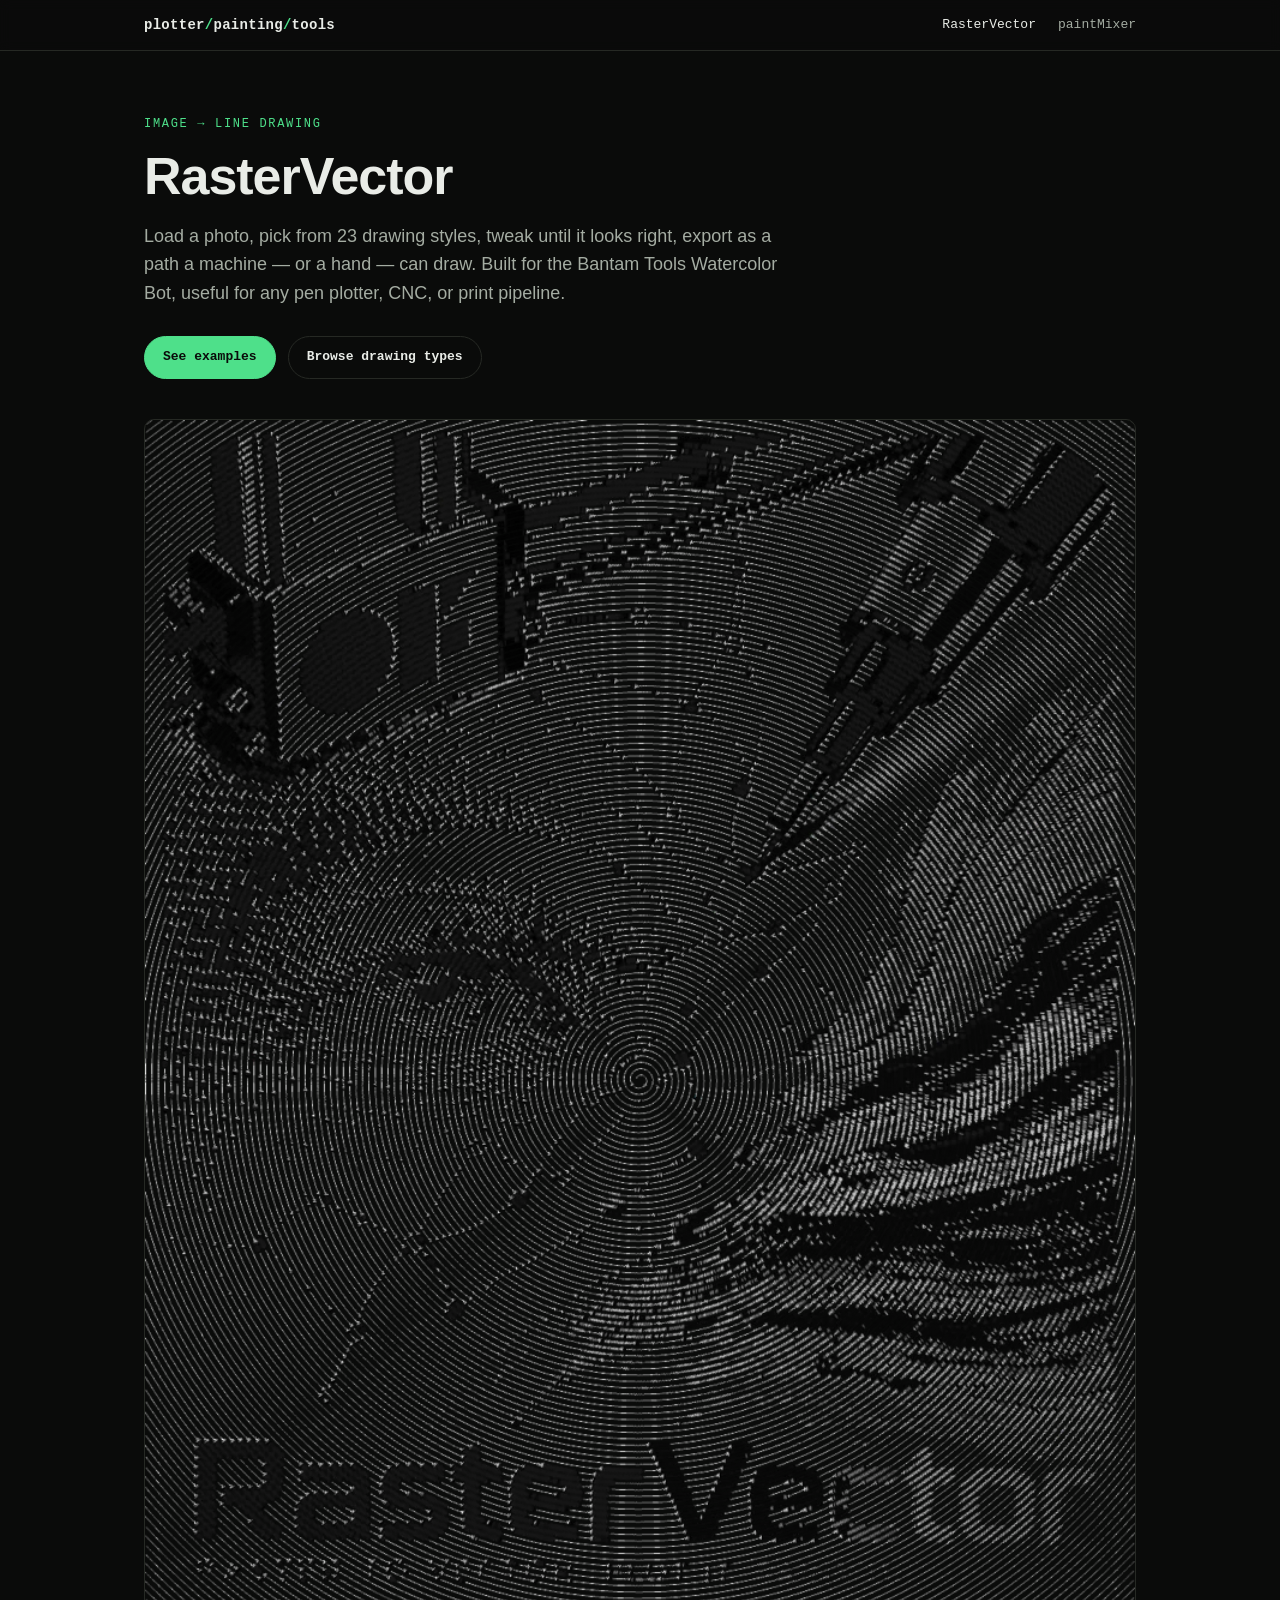
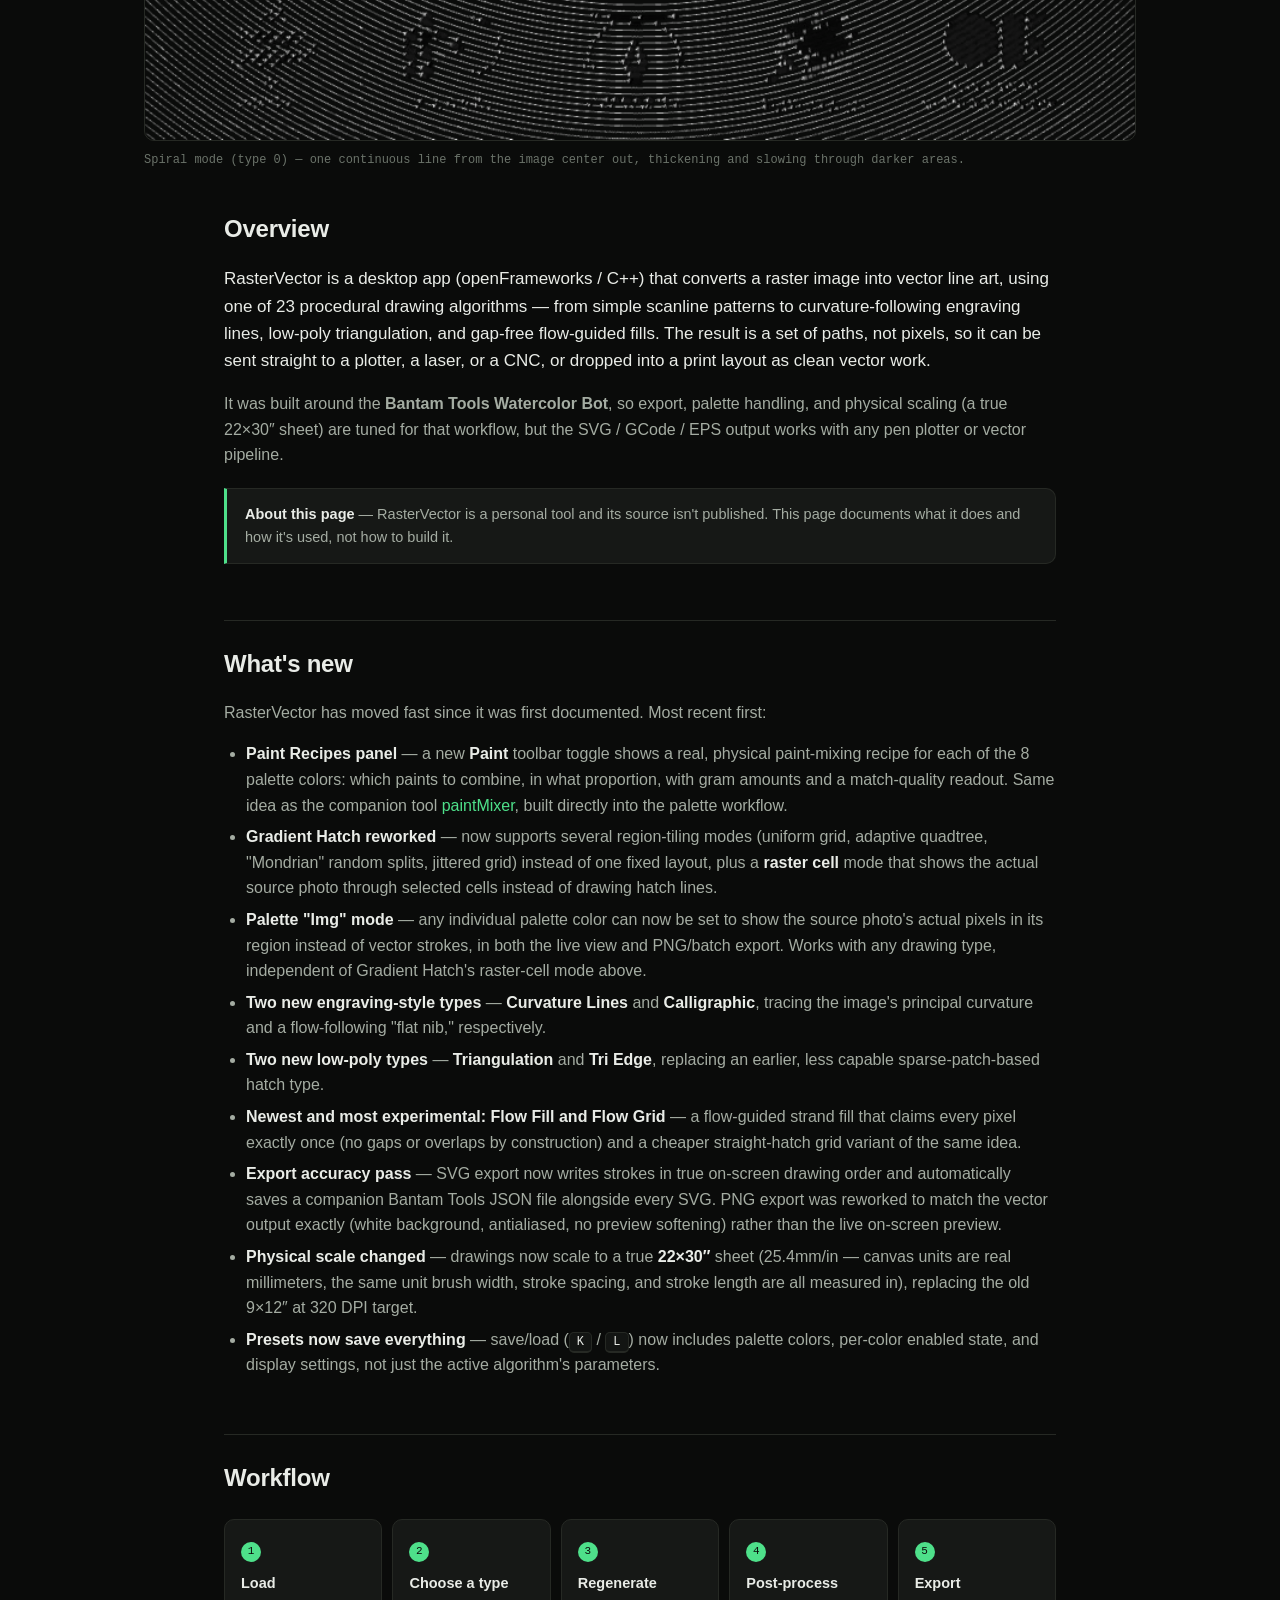
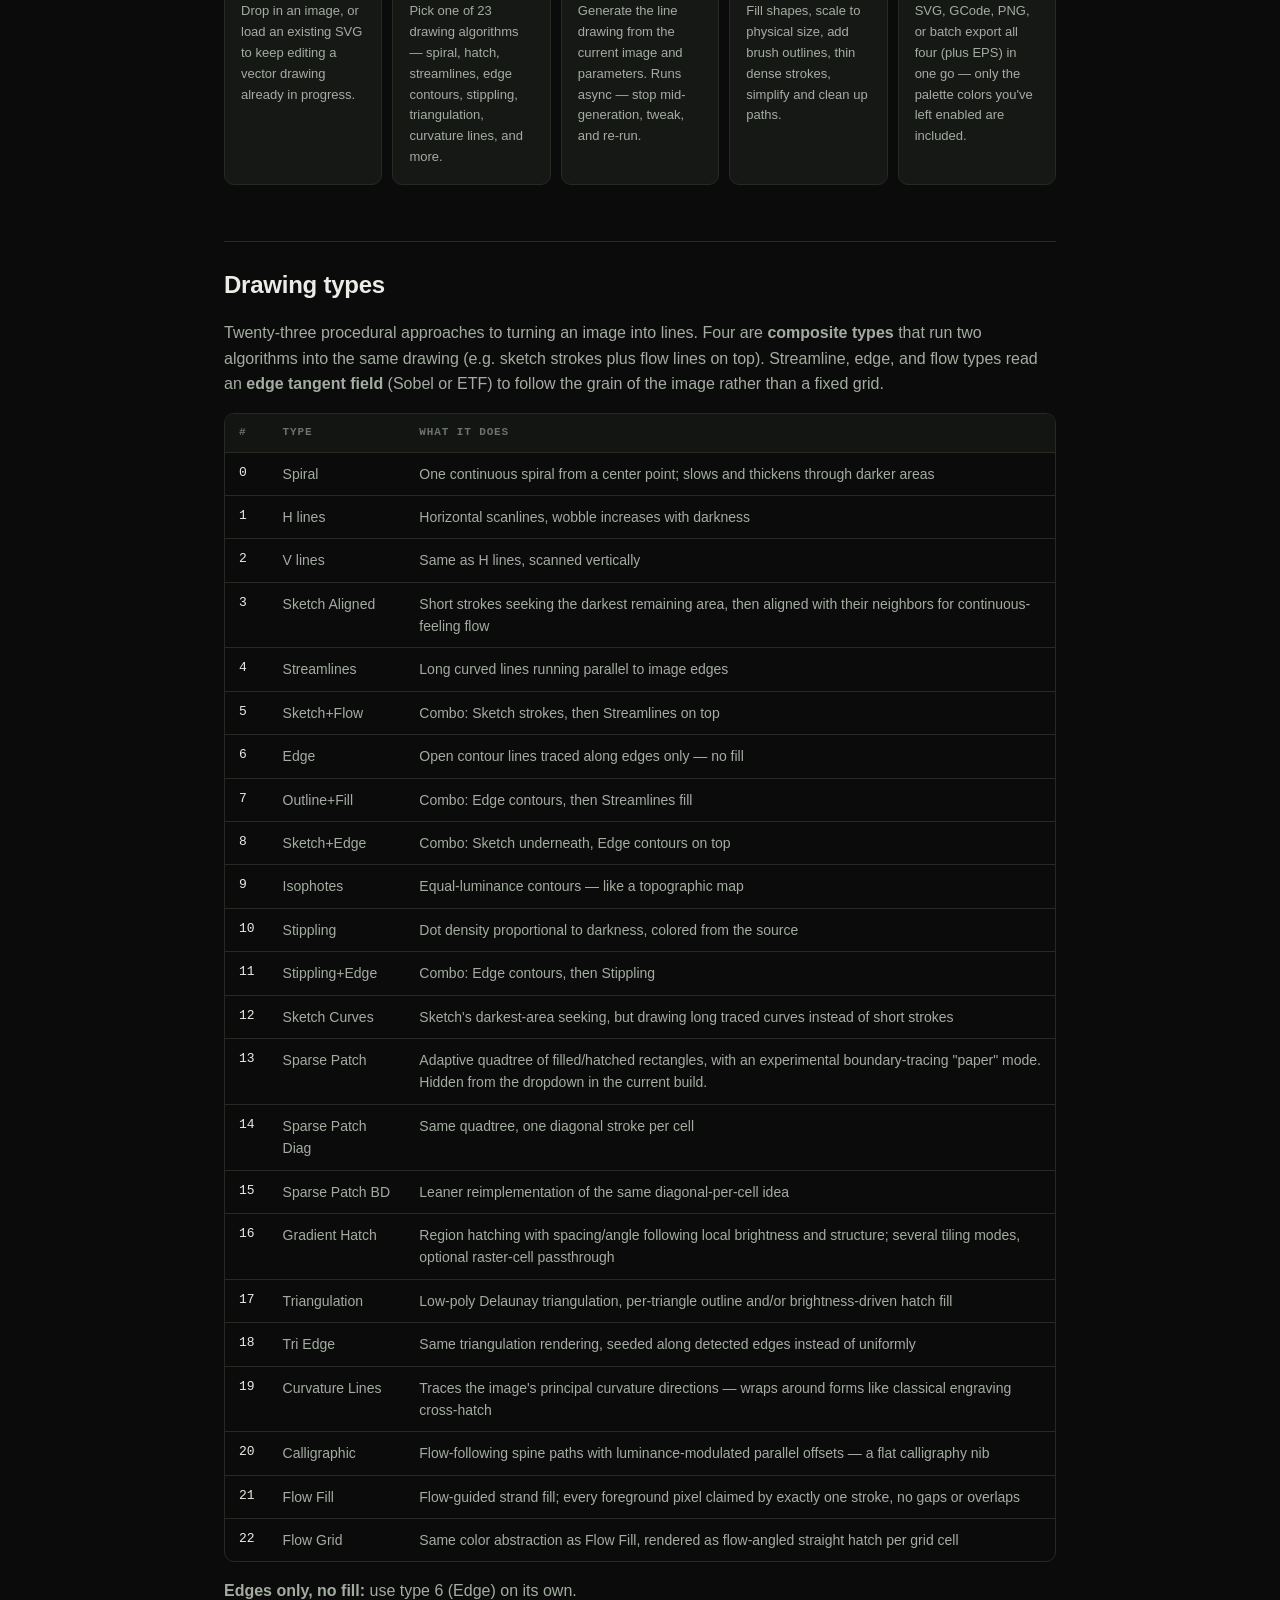
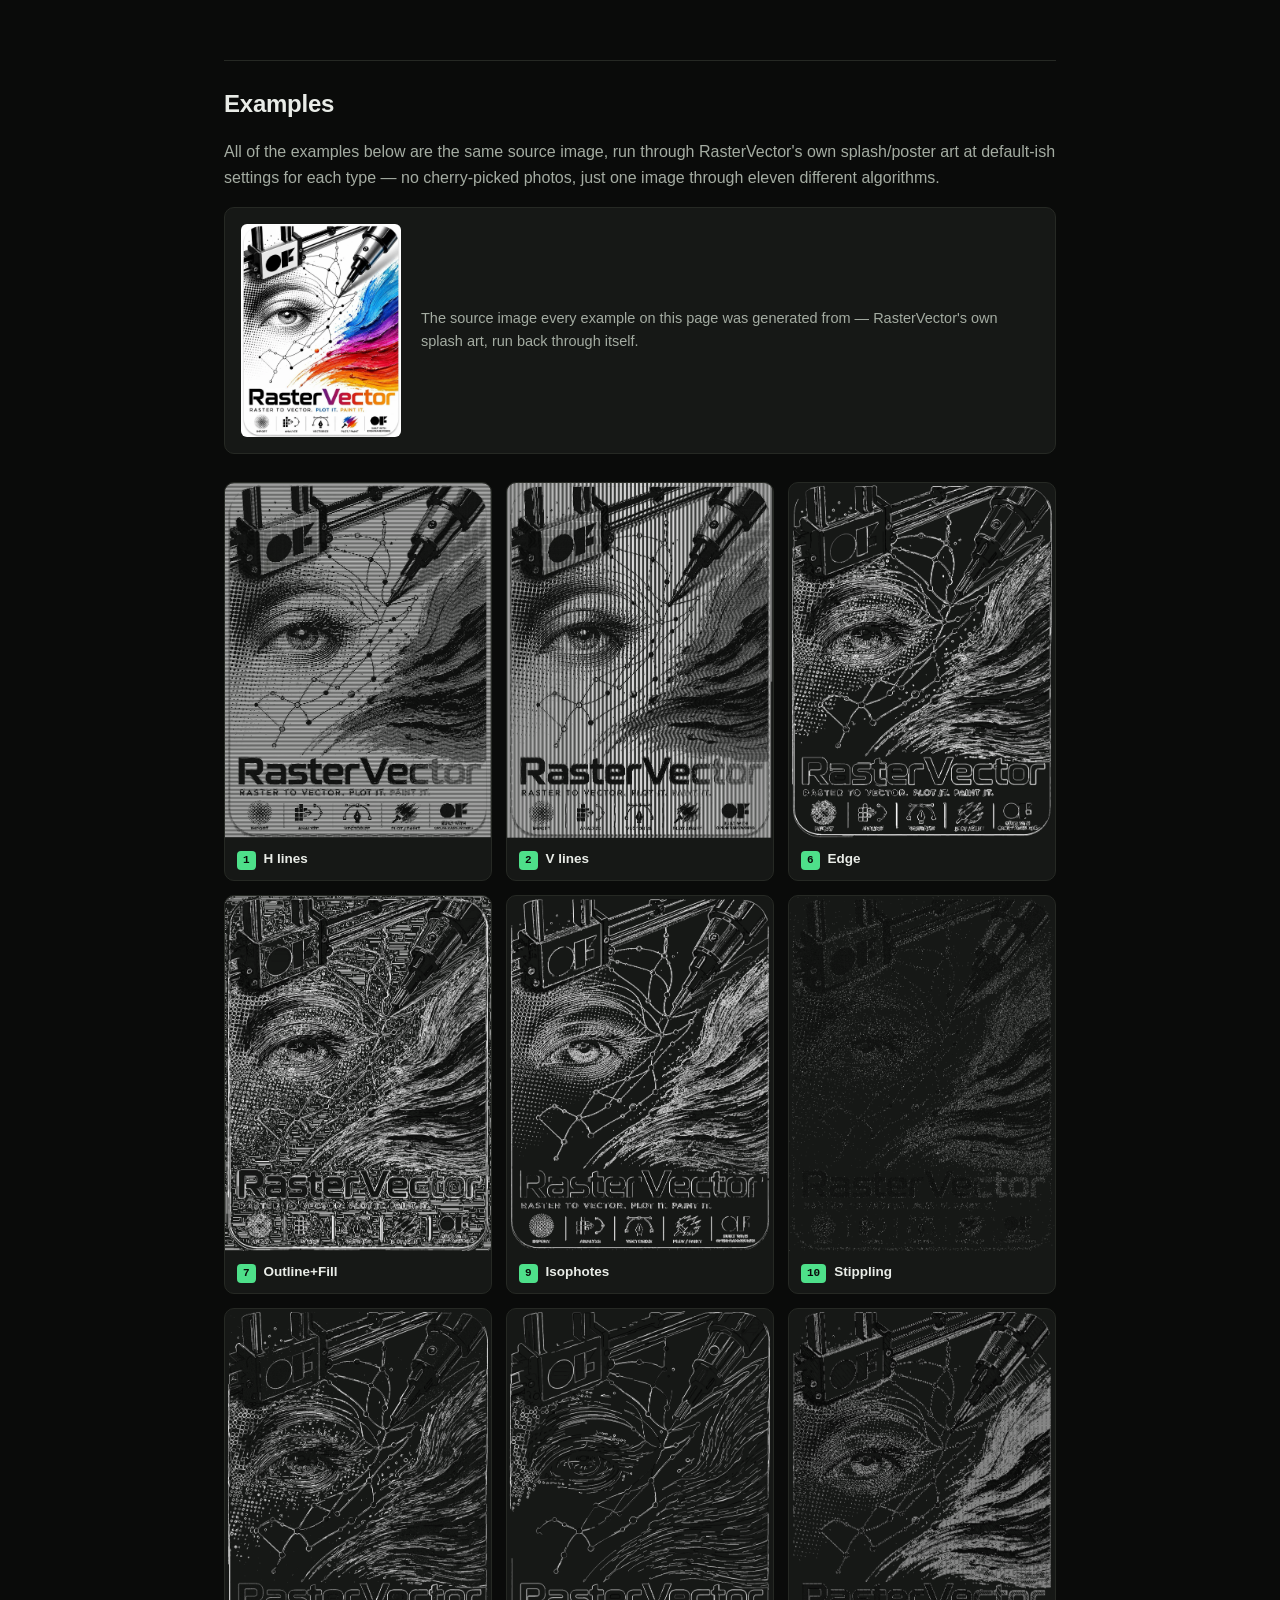
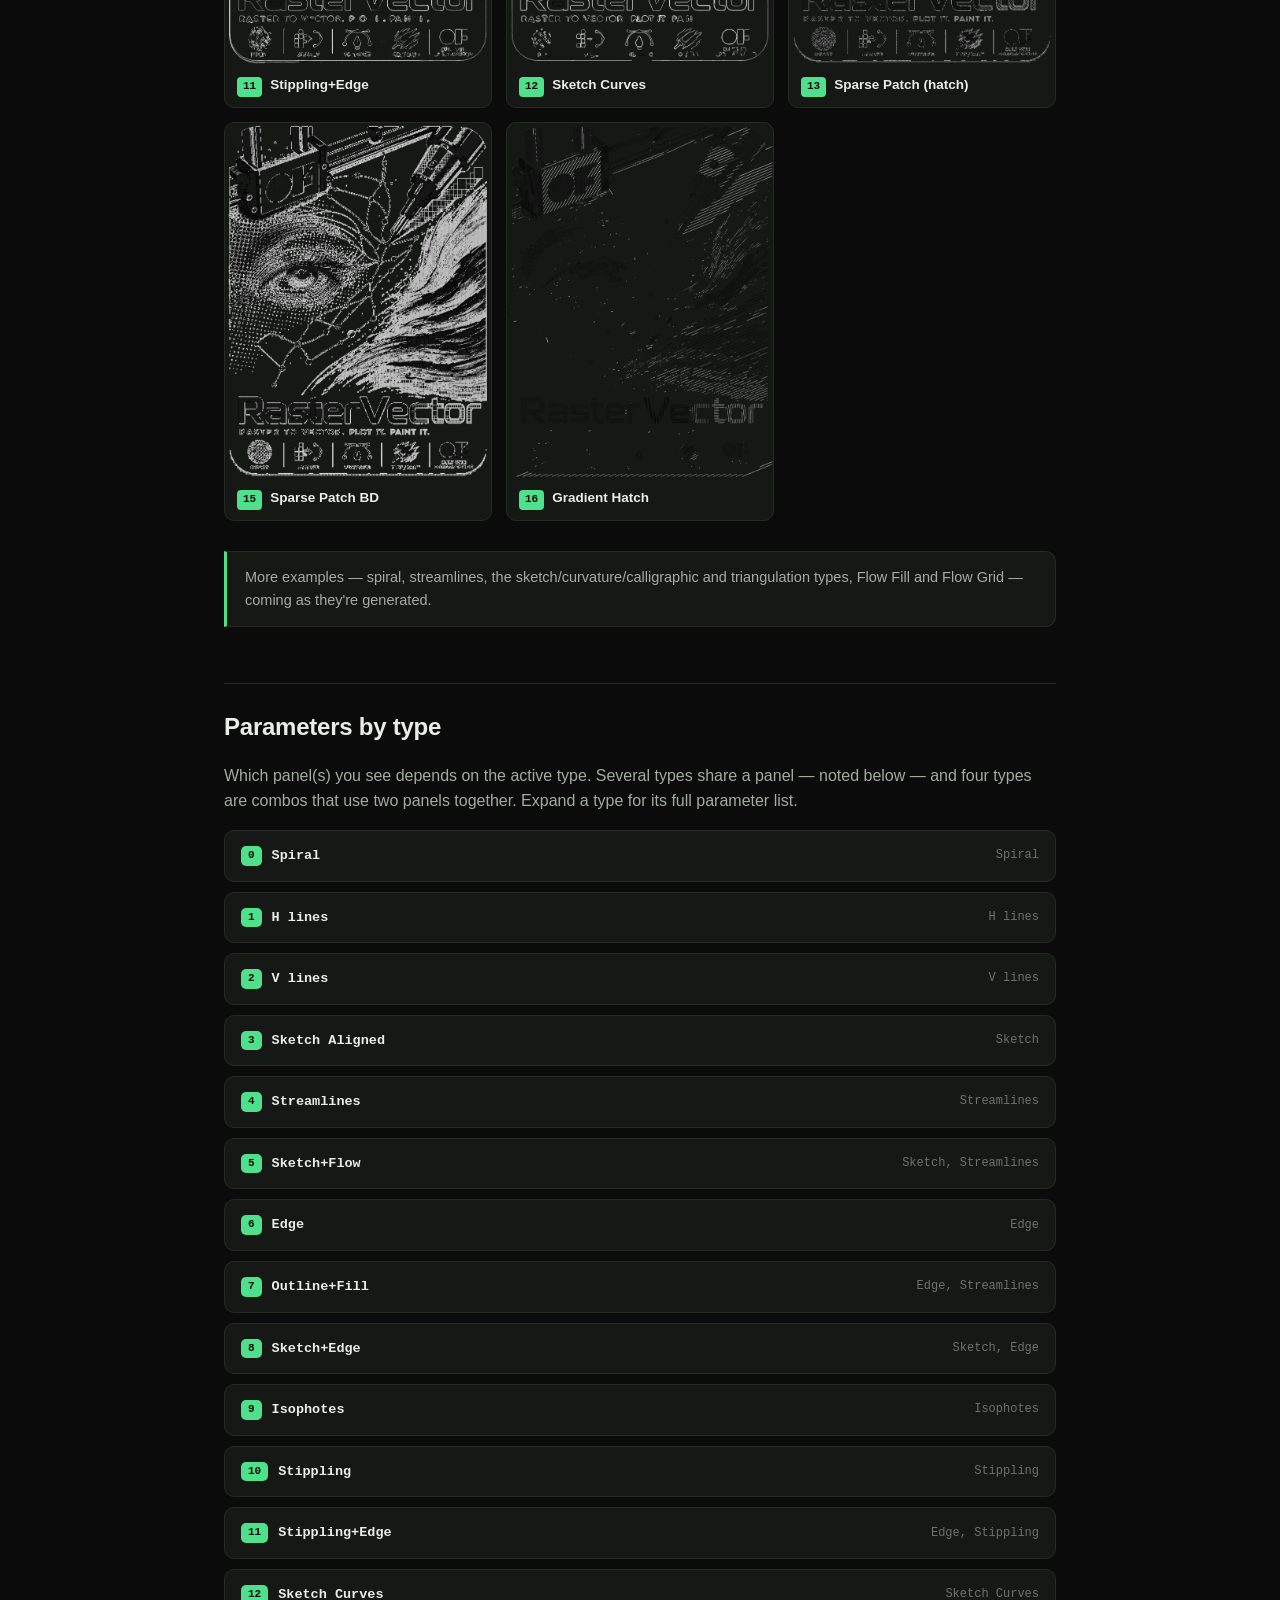
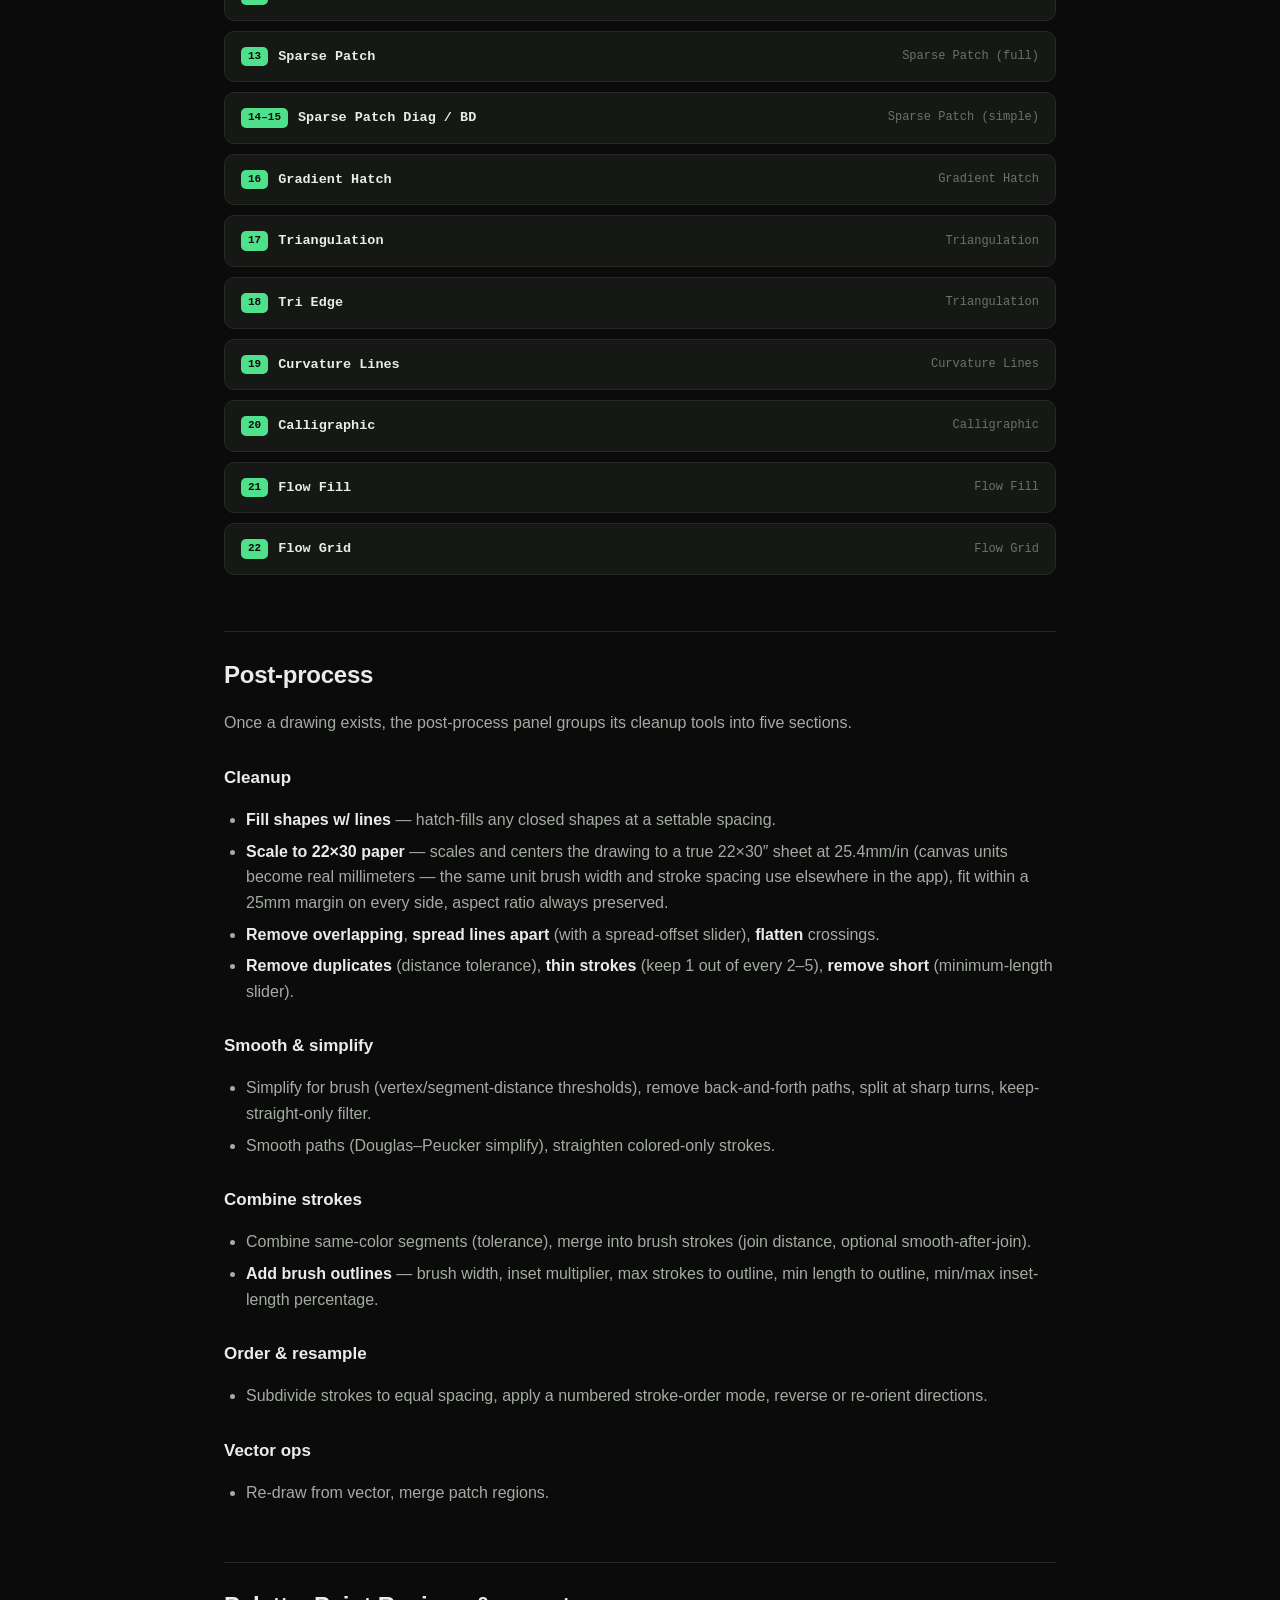
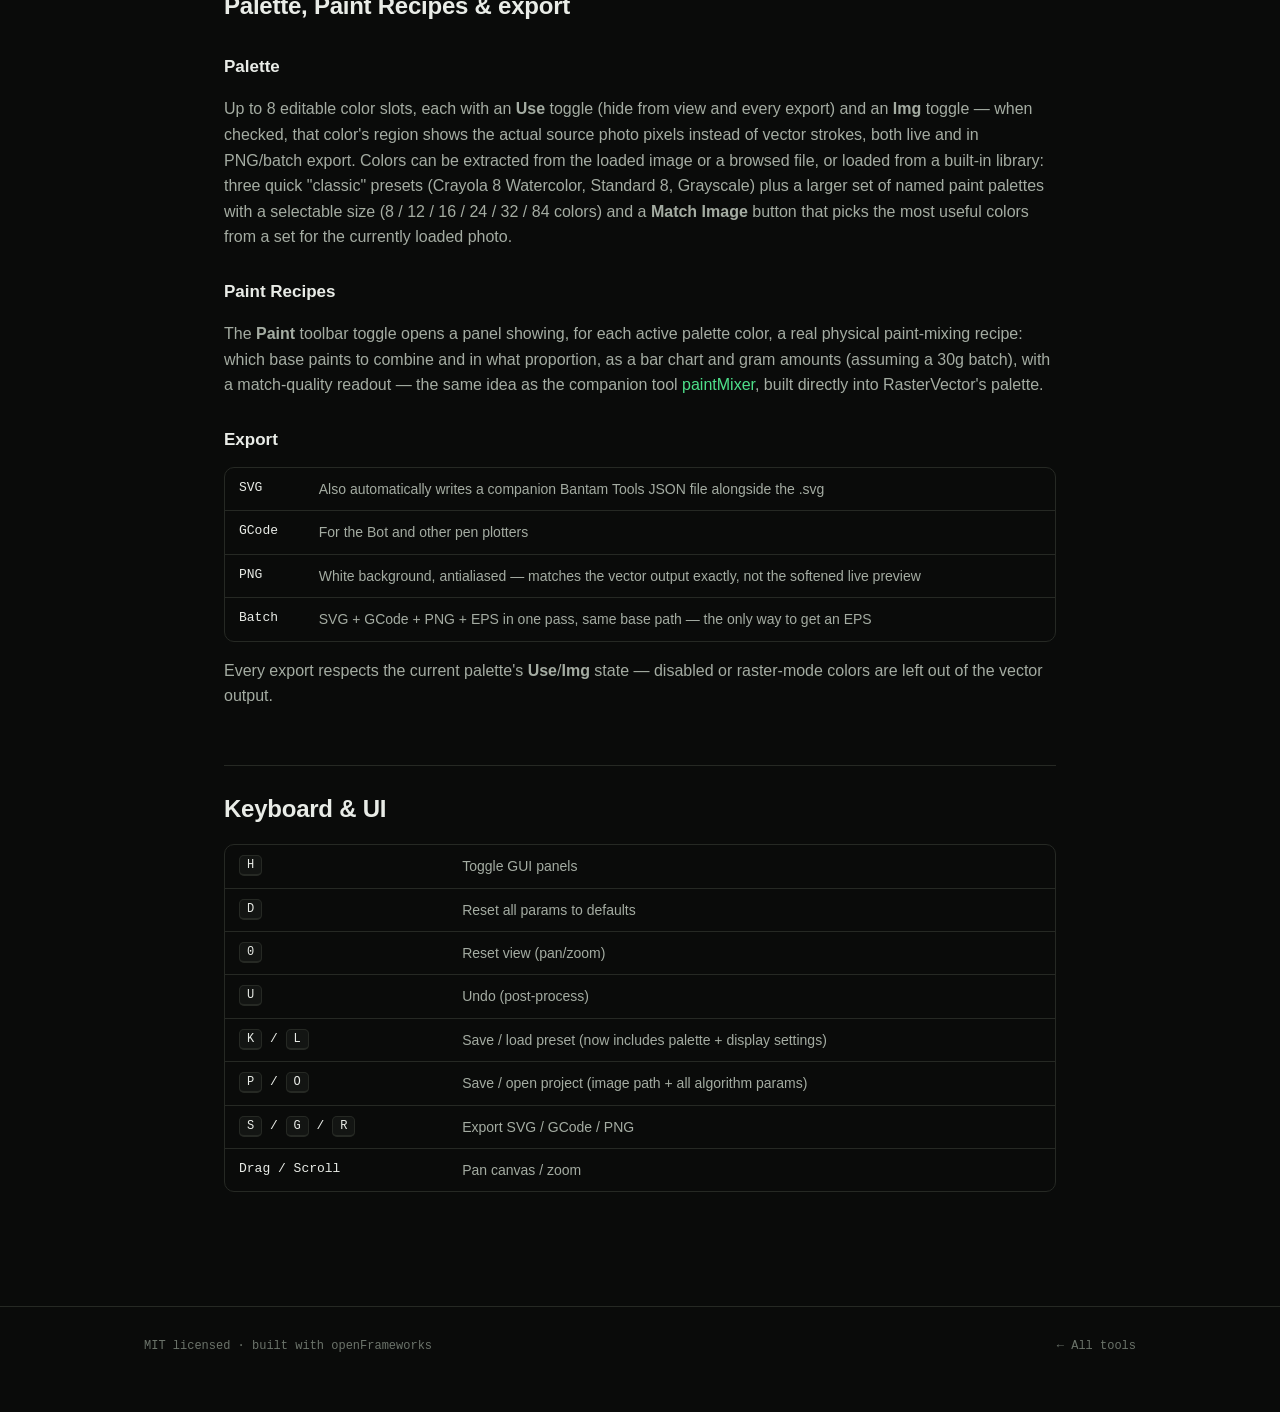
==== commit 143681ce: "Add example gallery to RasterVector docs 11 real outputs (types 1, 2, 6, 7, 9, 10, 11, 12, 13, 15, 1" ====
--- a/rastervector.html
+++ b/rastervector.html
@@ -24,7 +24,7 @@
   <h1>RasterVector</h1>
   <p class="lede">Load a photo, pick from 23 drawing styles, tweak until it looks right, export as a path a machine — or a hand — can draw. Built for the Bantam Tools Watercolor Bot, useful for any pen plotter, CNC, or print pipeline.</p>
   <div class="hero-actions">
-    <a class="btn btn-primary" href="#workflow">See the workflow</a>
+    <a class="btn btn-primary" href="#examples">See examples</a>
     <a class="btn btn-ghost" href="#types">Browse drawing types</a>
   </div>
 </header>
@@ -116,6 +116,63 @@
 
   <p><strong>Edges only, no fill:</strong> use type 6 (Edge) on its own.</p>
 
+  <h2 id="examples">Examples</h2>
+  <p>All of the examples below are the same source image, run through RasterVector's own splash/poster art at default-ish settings for each type — no cherry-picked photos, just one image through eleven different algorithms.</p>
+
+  <div class="example-source">
+    <img src="assets/img/examples/source.webp" alt="The full-color source poster image used for every example below.">
+    <p>The source image every example on this page was generated from — RasterVector's own splash art, run back through itself.</p>
+  </div>
+
+  <div class="example-grid">
+    <div class="example-card">
+      <img src="assets/img/examples/h_lines.webp" alt="H lines example output">
+      <div class="cap"><span class="num">1</span><span class="name">H lines</span></div>
+    </div>
+    <div class="example-card">
+      <img src="assets/img/examples/v_lines.webp" alt="V lines example output">
+      <div class="cap"><span class="num">2</span><span class="name">V lines</span></div>
+    </div>
+    <div class="example-card">
+      <img src="assets/img/examples/edge_contours.webp" alt="Edge contours example output">
+      <div class="cap"><span class="num">6</span><span class="name">Edge</span></div>
+    </div>
+    <div class="example-card">
+      <img src="assets/img/examples/outline_fill.webp" alt="Outline and fill example output">
+      <div class="cap"><span class="num">7</span><span class="name">Outline+Fill</span></div>
+    </div>
+    <div class="example-card">
+      <img src="assets/img/examples/isophotes.webp" alt="Isophotes example output">
+      <div class="cap"><span class="num">9</span><span class="name">Isophotes</span></div>
+    </div>
+    <div class="example-card">
+      <img class="boost" src="assets/img/examples/stippling.webp" alt="Stippling example output">
+      <div class="cap"><span class="num">10</span><span class="name">Stippling</span></div>
+    </div>
+    <div class="example-card">
+      <img src="assets/img/examples/edge_stippling.webp" alt="Stippling and edge example output">
+      <div class="cap"><span class="num">11</span><span class="name">Stippling+Edge</span></div>
+    </div>
+    <div class="example-card">
+      <img src="assets/img/examples/sketch_curves.webp" alt="Sketch curves example output">
+      <div class="cap"><span class="num">12</span><span class="name">Sketch Curves</span></div>
+    </div>
+    <div class="example-card">
+      <img src="assets/img/examples/sparse_patch.webp" alt="Sparse patch hatch-fill example output">
+      <div class="cap"><span class="num">13</span><span class="name">Sparse Patch (hatch)</span></div>
+    </div>
+    <div class="example-card">
+      <img src="assets/img/examples/sparse_patch_bd.webp" alt="Sparse patch box diagonal example output">
+      <div class="cap"><span class="num">15</span><span class="name">Sparse Patch BD</span></div>
+    </div>
+    <div class="example-card">
+      <img src="assets/img/examples/gradient_hatch.webp" alt="Gradient hatch example output">
+      <div class="cap"><span class="num">16</span><span class="name">Gradient Hatch</span></div>
+    </div>
+  </div>
+
+  <p class="callout">More examples — spiral, streamlines, the sketch/curvature/calligraphic and triangulation types, Flow Fill and Flow Grid — coming as they're generated.</p>
+
   <h2 id="params">Parameters by type</h2>
   <p>Which panel(s) you see depends on the active type. Several types share a panel — noted below — and four types are combos that use two panels together. Expand a type for its full parameter list.</p>
 
--- a/assets/style.css
+++ b/assets/style.css
@@ -394,6 +394,90 @@
   padding: 8px 10px;
 }
 
+/* ---- example gallery ---- */
+
+.example-source {
+  display: flex;
+  gap: 20px;
+  align-items: center;
+  border: 1px solid var(--border);
+  border-radius: var(--radius);
+  background: var(--bg-card);
+  padding: 16px;
+  margin: 14px 0 28px;
+}
+
+.example-source img {
+  width: 160px;
+  border-radius: 6px;
+  flex-shrink: 0;
+  display: block;
+}
+
+.example-source p {
+  margin: 0;
+  color: var(--text-dim);
+  font-size: 14.5px;
+}
+
+.example-grid {
+  display: grid;
+  grid-template-columns: repeat(3, 1fr);
+  gap: 14px;
+  margin: 0 0 30px;
+}
+
+@media (max-width: 760px) {
+  .example-grid { grid-template-columns: repeat(2, 1fr); }
+}
+@media (max-width: 480px) {
+  .example-grid { grid-template-columns: 1fr; }
+}
+
+.example-card {
+  border: 1px solid var(--border);
+  border-radius: var(--radius);
+  overflow: hidden;
+  background: var(--bg-card);
+}
+
+.example-card img {
+  width: 100%;
+  display: block;
+  aspect-ratio: 3 / 4;
+  object-fit: cover;
+  object-position: top;
+}
+
+.example-card .cap {
+  padding: 10px 12px;
+  display: flex;
+  align-items: baseline;
+  gap: 8px;
+}
+
+.example-card .cap .num {
+  font-family: var(--mono);
+  font-size: 11px;
+  color: var(--accent-ink);
+  background: var(--accent);
+  border-radius: 4px;
+  padding: 1px 6px;
+  font-weight: 700;
+}
+
+.example-card .cap .name {
+  font-size: 13.5px;
+  color: var(--text);
+  font-weight: 600;
+}
+
+/* a couple of outputs are naturally very sparse/dark (e.g. light stippling) —
+   boost them for legibility as a thumbnail without misrepresenting the algorithm */
+.example-card img.boost {
+  filter: brightness(2.4) contrast(1.15);
+}
+
 /* ---- pipeline steps ---- */
 
 .pipeline {
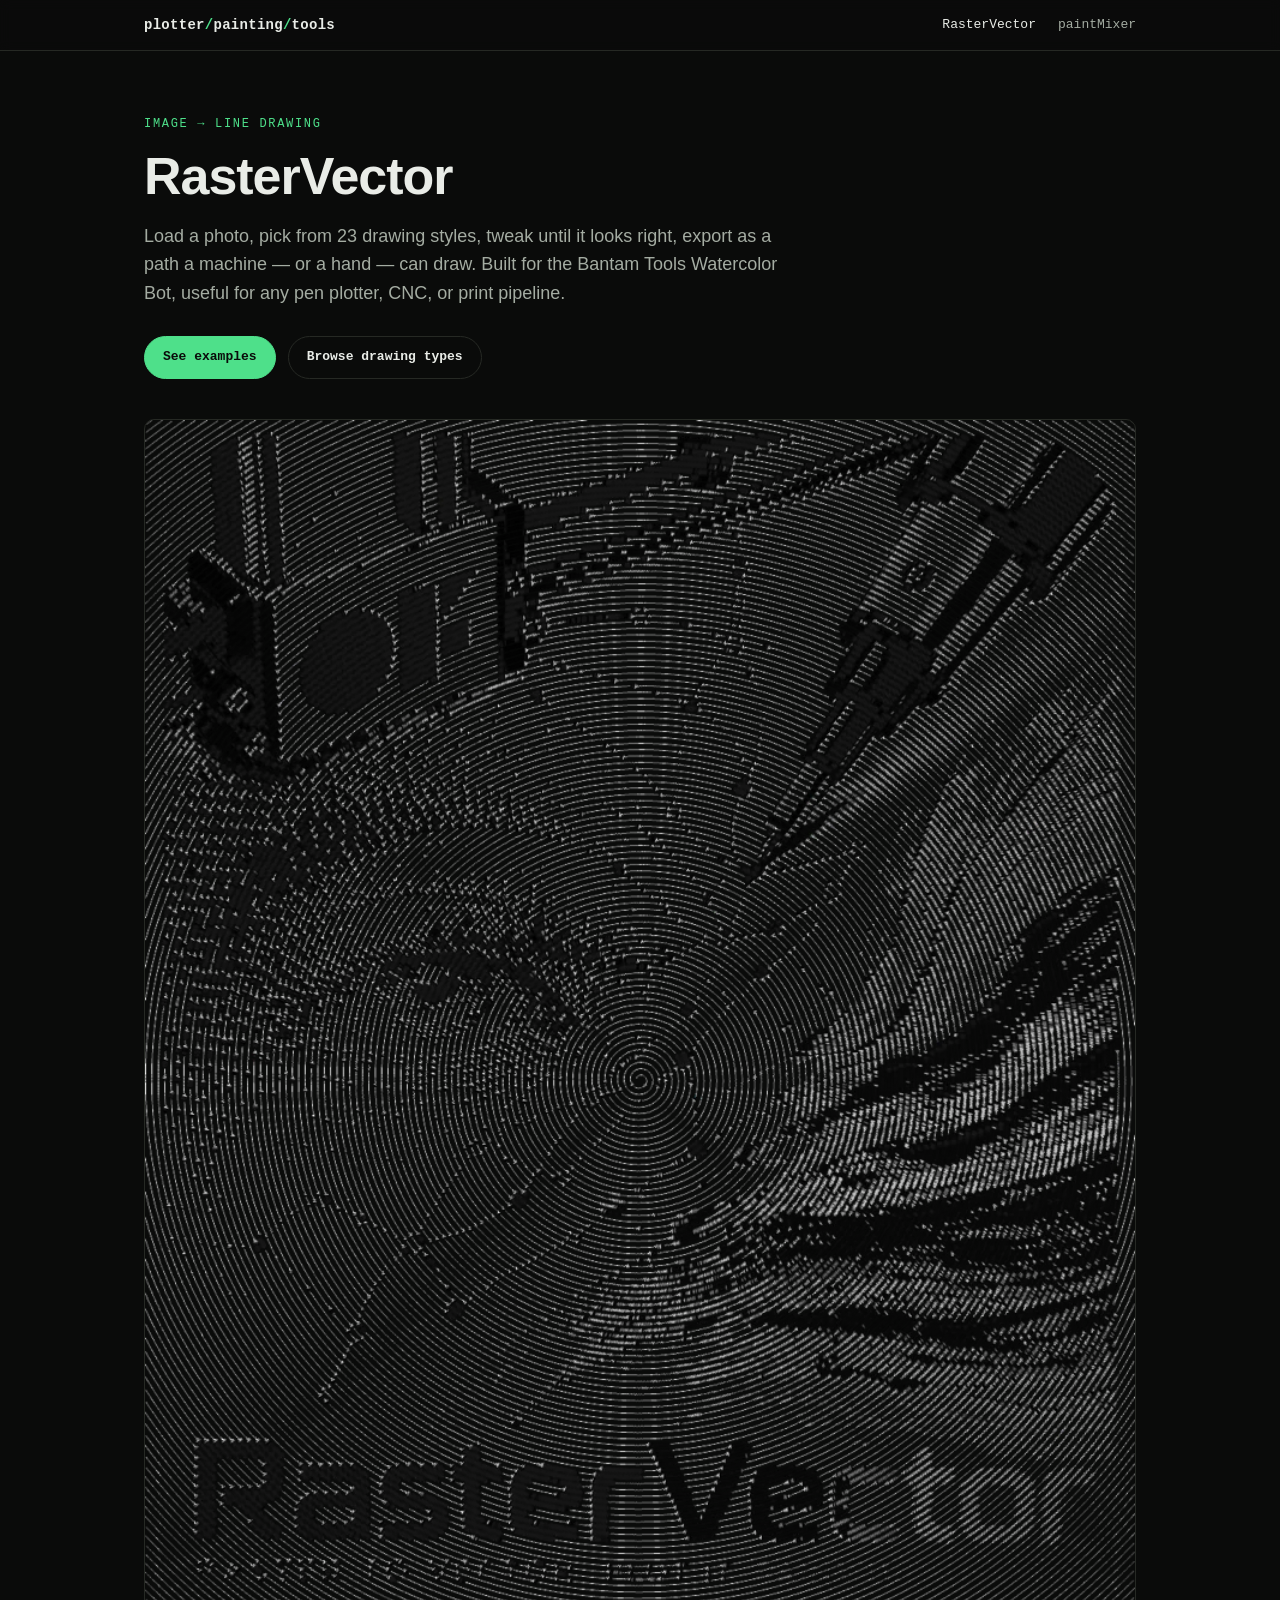
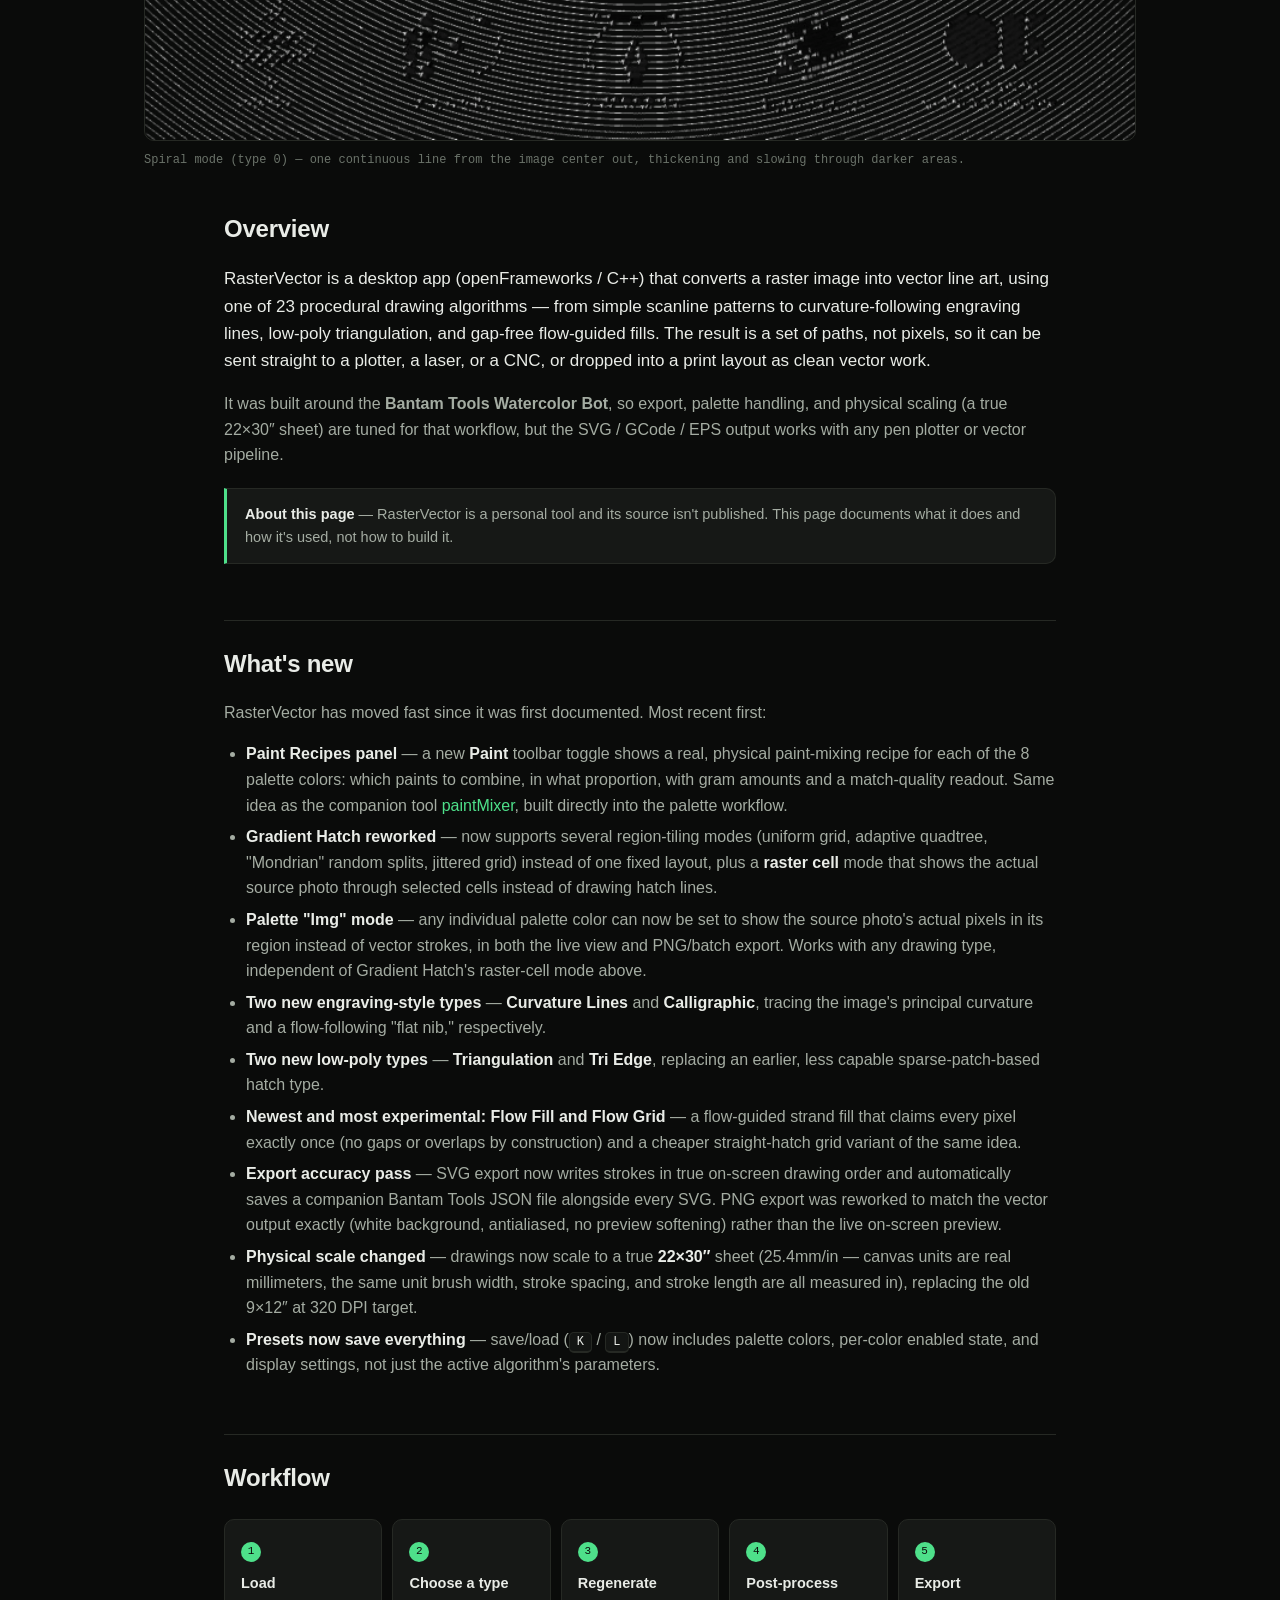
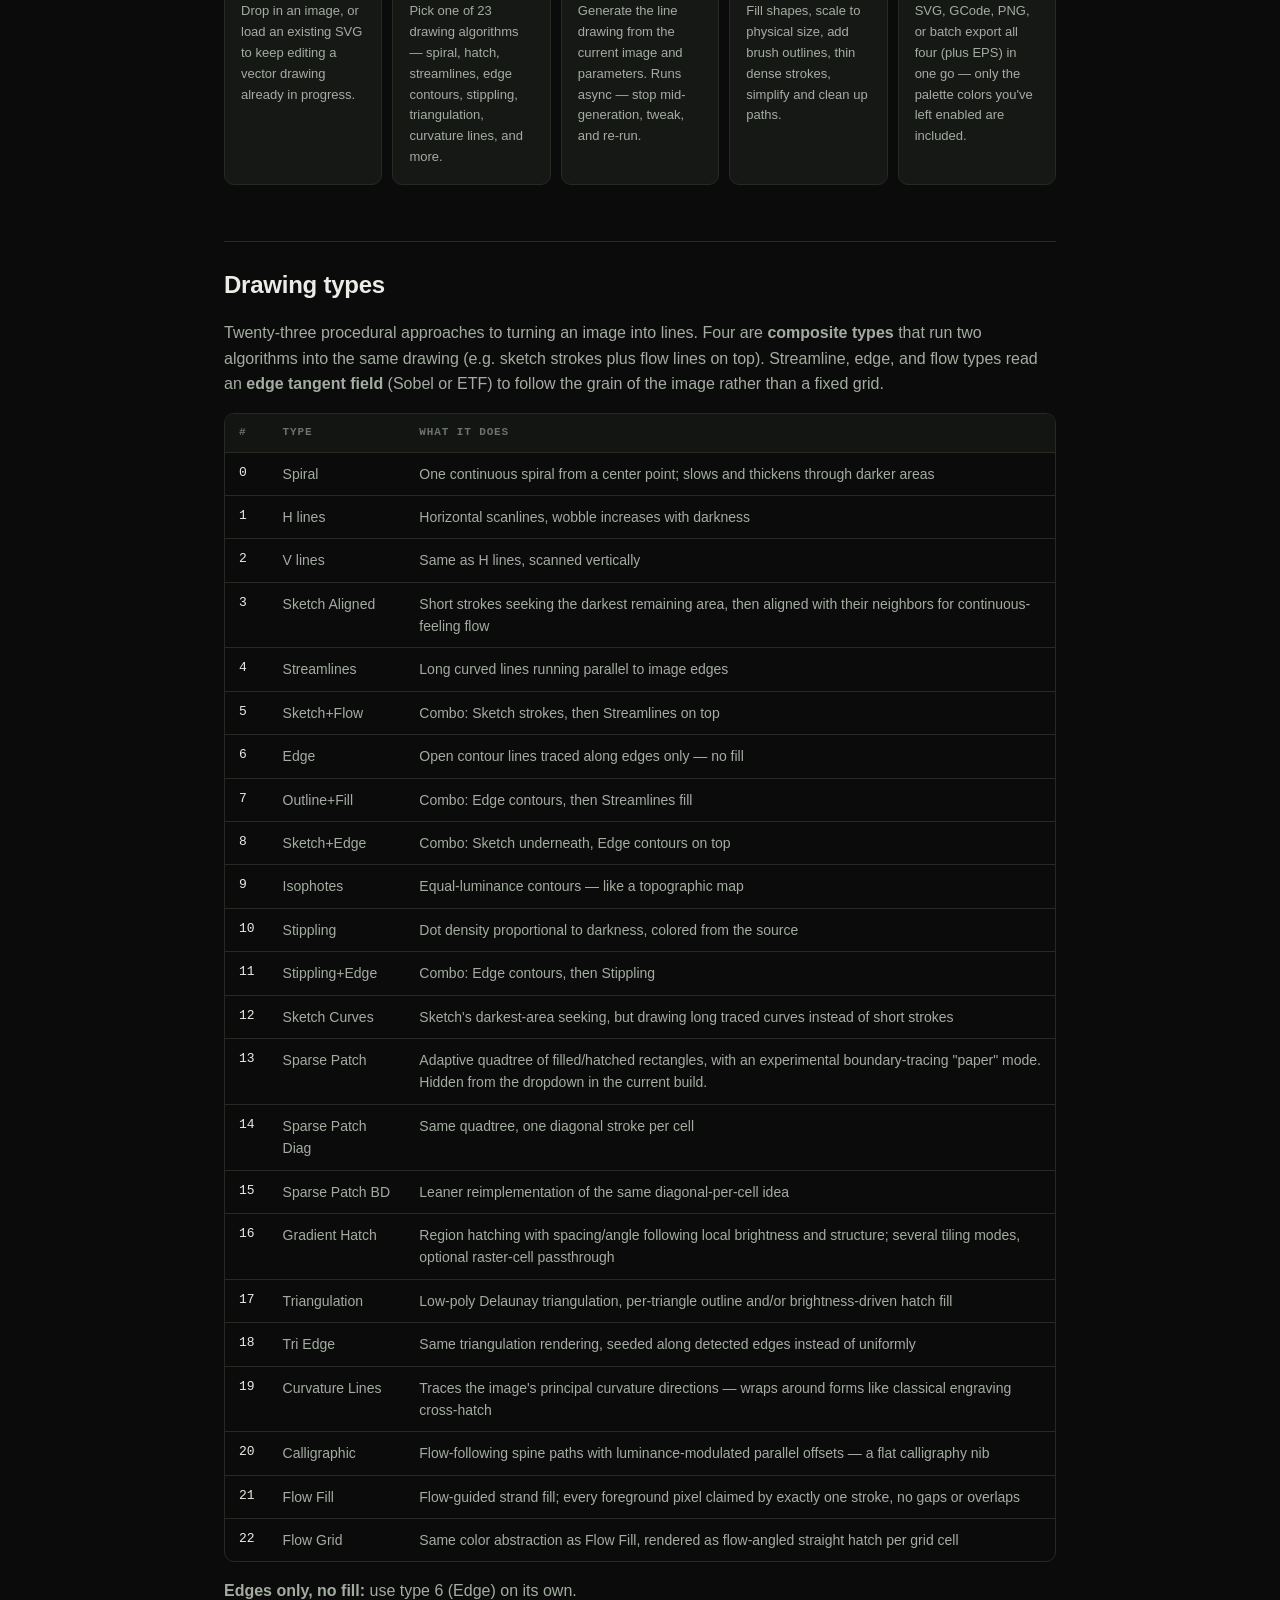
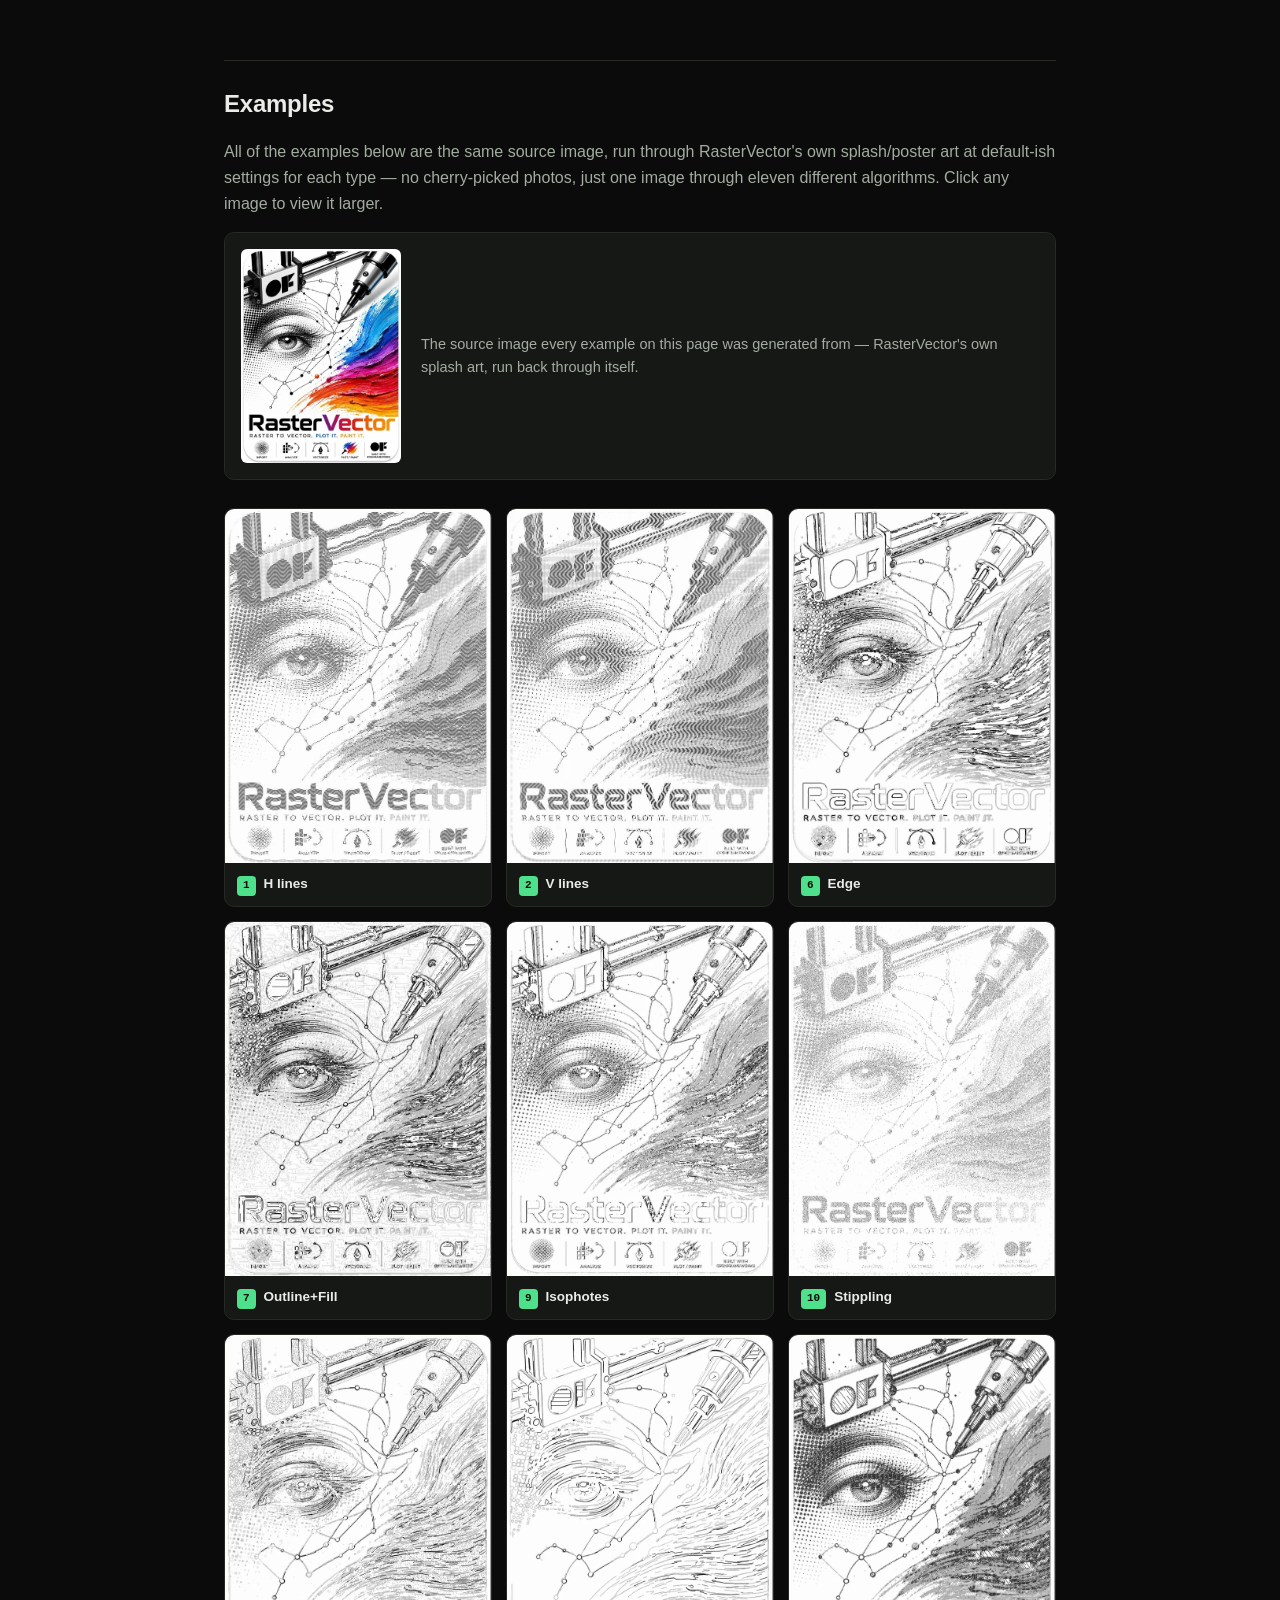
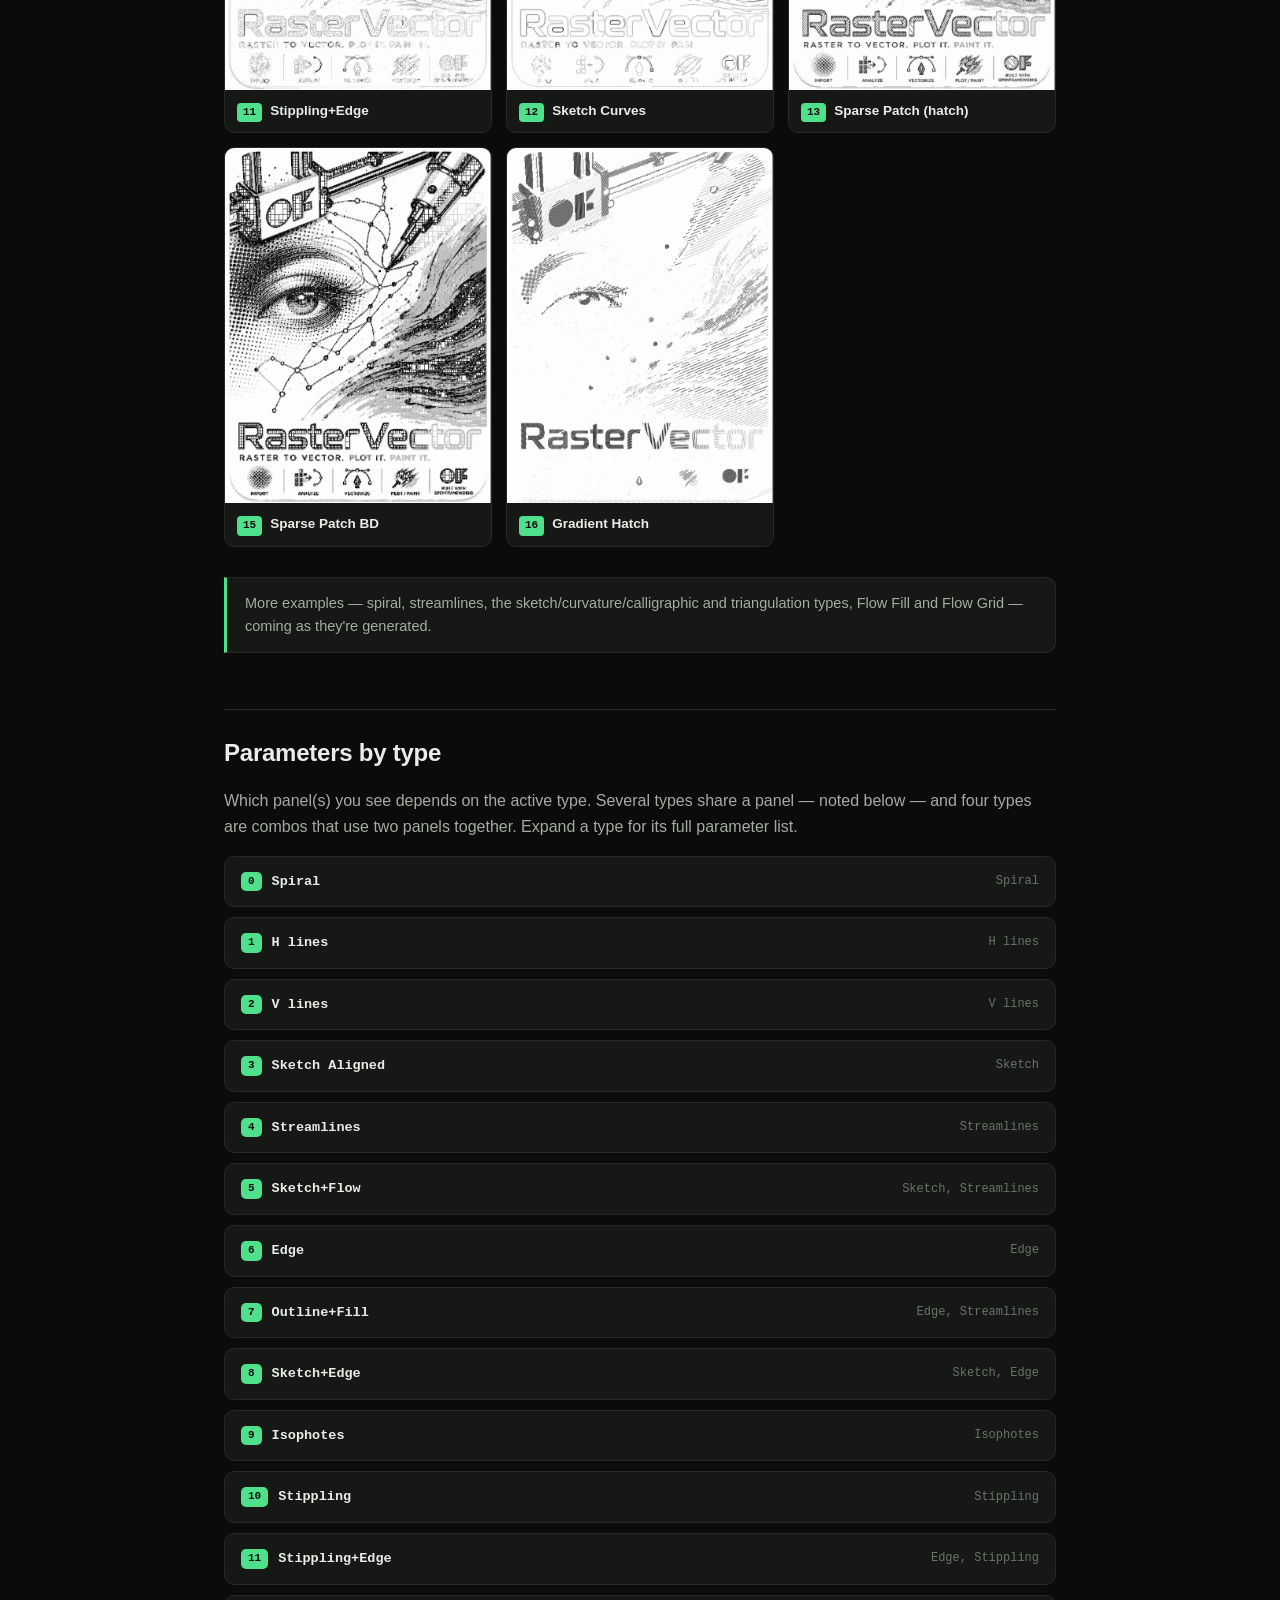
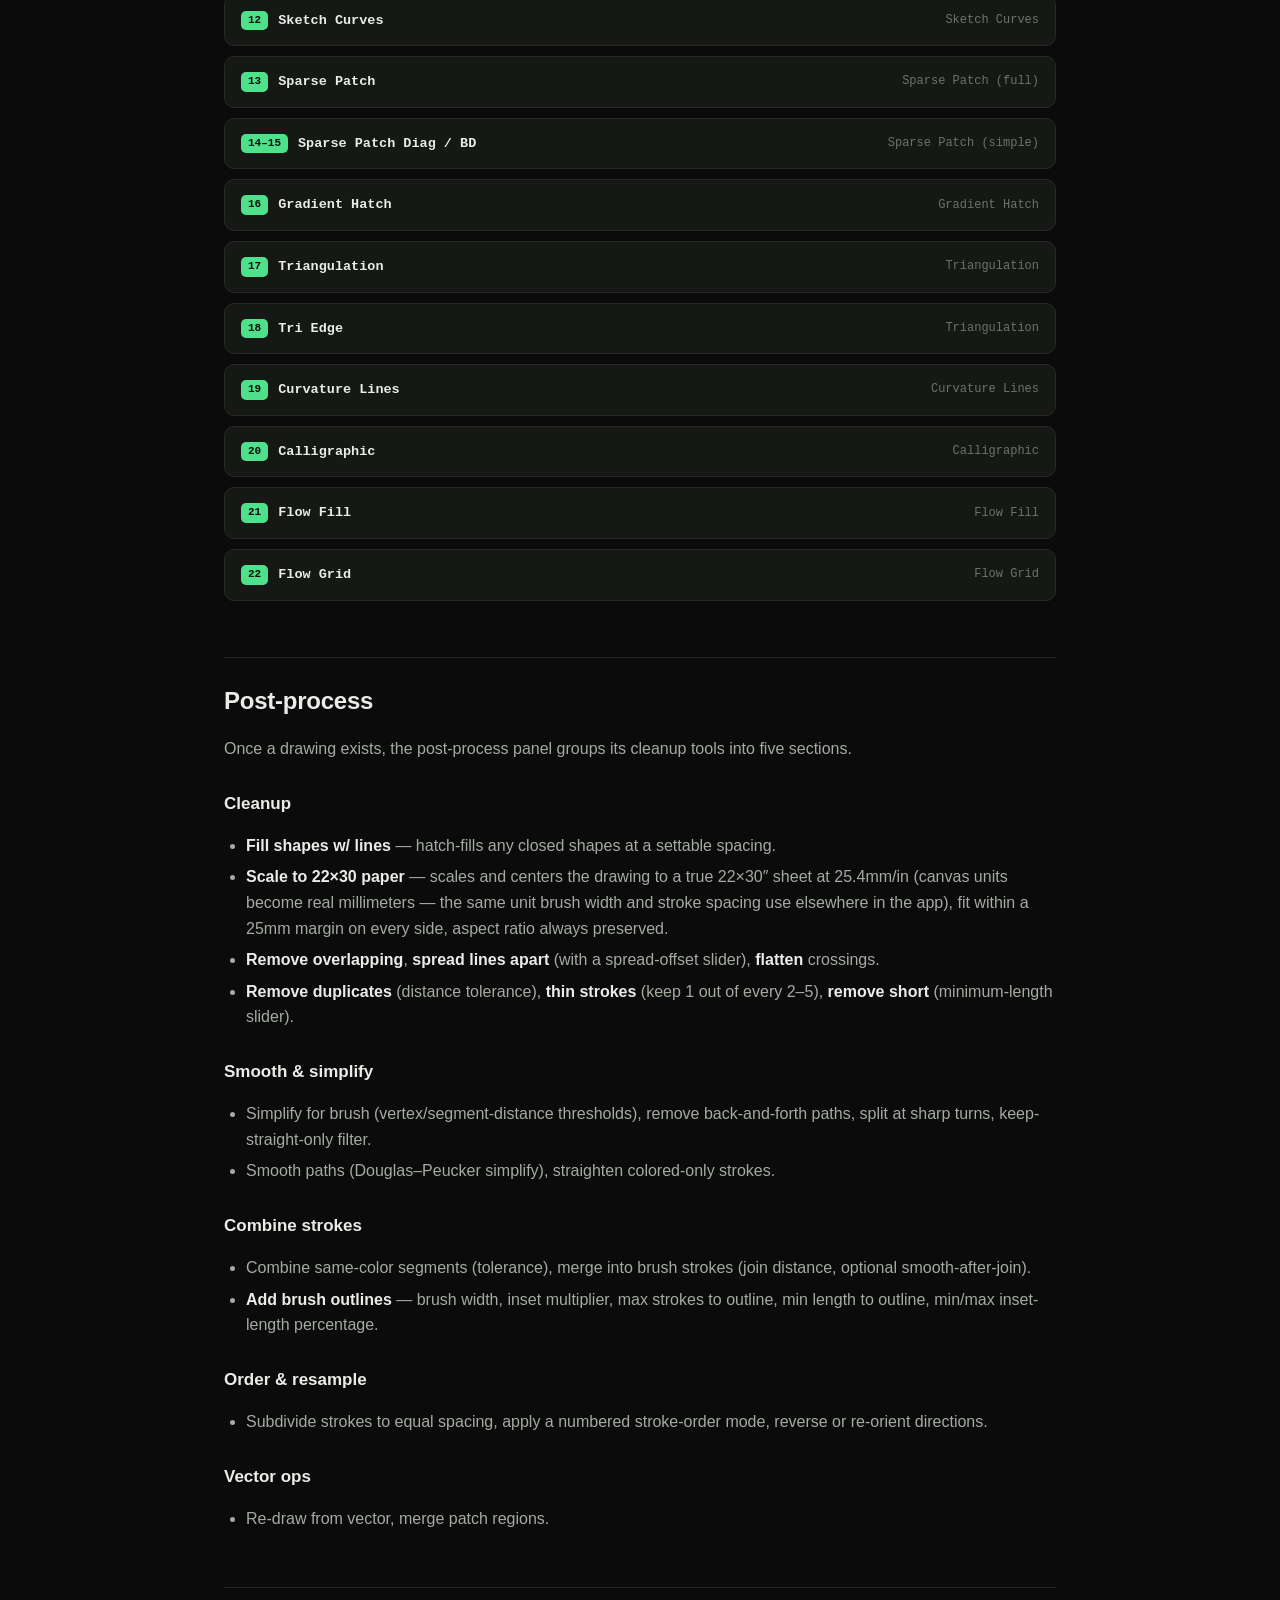
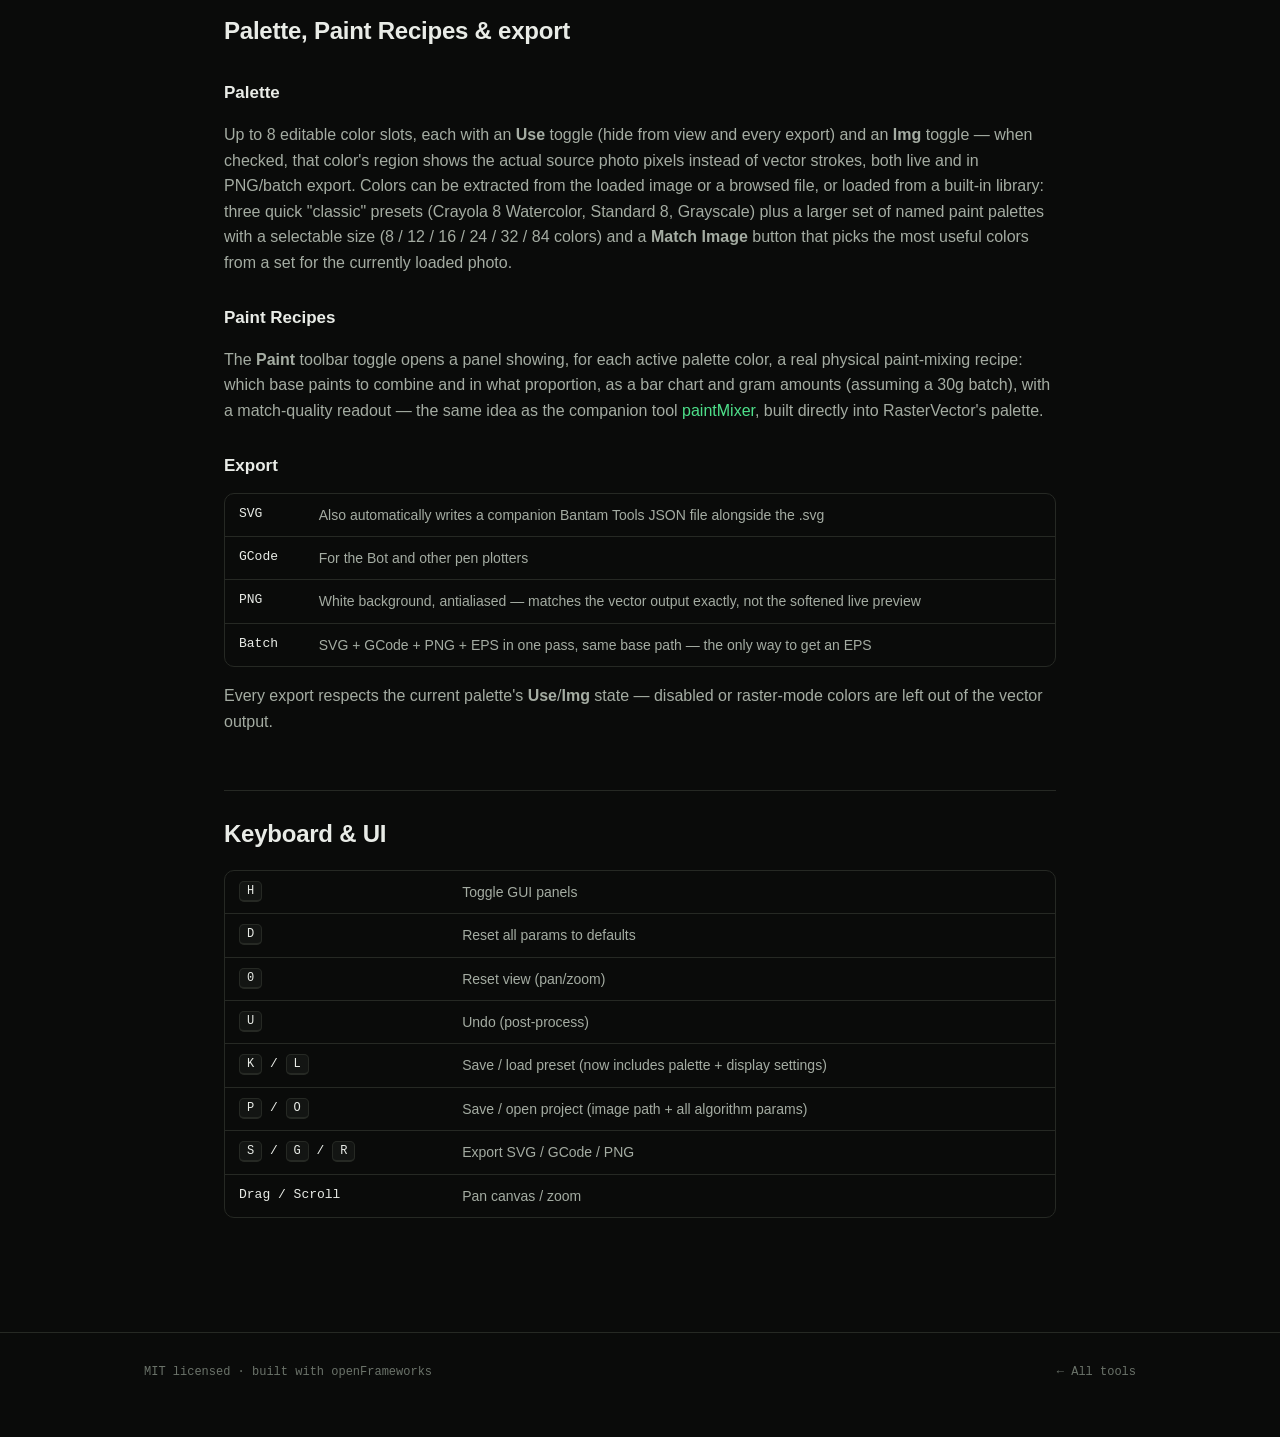
==== commit 346a63c0: "Flatten example transparency to white; add click-to-enlarge - Re-export all 11 example gallery image" ====
--- a/rastervector.html
+++ b/rastervector.html
@@ -117,7 +117,7 @@
   <p><strong>Edges only, no fill:</strong> use type 6 (Edge) on its own.</p>
 
   <h2 id="examples">Examples</h2>
-  <p>All of the examples below are the same source image, run through RasterVector's own splash/poster art at default-ish settings for each type — no cherry-picked photos, just one image through eleven different algorithms.</p>
+  <p>All of the examples below are the same source image, run through RasterVector's own splash/poster art at default-ish settings for each type — no cherry-picked photos, just one image through eleven different algorithms. Click any image to view it larger.</p>
 
   <div class="example-source">
     <img src="assets/img/examples/source.webp" alt="The full-color source poster image used for every example below.">
@@ -146,7 +146,7 @@
       <div class="cap"><span class="num">9</span><span class="name">Isophotes</span></div>
     </div>
     <div class="example-card">
-      <img class="boost" src="assets/img/examples/stippling.webp" alt="Stippling example output">
+      <img src="assets/img/examples/stippling.webp" alt="Stippling example output">
       <div class="cap"><span class="num">10</span><span class="name">Stippling</span></div>
     </div>
     <div class="example-card">
@@ -571,5 +571,31 @@
   </div>
 </footer>
 
+<div class="lightbox" id="lightbox">
+  <img id="lightbox-img" src="" alt="">
+</div>
+<script>
+  (function () {
+    var lightbox = document.getElementById('lightbox');
+    var lightboxImg = document.getElementById('lightbox-img');
+    document.querySelectorAll('.example-source img, .example-card img').forEach(function (img) {
+      img.addEventListener('click', function () {
+        lightboxImg.src = img.src;
+        lightboxImg.alt = img.alt;
+        lightbox.classList.add('open');
+      });
+    });
+    lightbox.addEventListener('click', function () {
+      lightbox.classList.remove('open');
+      lightboxImg.src = '';
+    });
+    document.addEventListener('keydown', function (e) {
+      if (e.key === 'Escape') {
+        lightbox.classList.remove('open');
+        lightboxImg.src = '';
+      }
+    });
+  })();
+</script>
 </body>
 </html>
--- a/assets/style.css
+++ b/assets/style.css
@@ -472,10 +472,32 @@
   font-weight: 600;
 }
 
-/* a couple of outputs are naturally very sparse/dark (e.g. light stippling) —
-   boost them for legibility as a thumbnail without misrepresenting the algorithm */
-.example-card img.boost {
-  filter: brightness(2.4) contrast(1.15);
+.example-source img,
+.example-card img {
+  cursor: zoom-in;
+}
+
+/* ---- lightbox ---- */
+
+.lightbox {
+  display: none;
+  position: fixed;
+  inset: 0;
+  z-index: 100;
+  background: rgba(6, 7, 6, 0.92);
+  padding: 5vh 5vw;
+  align-items: center;
+  justify-content: center;
+  cursor: zoom-out;
+}
+
+.lightbox.open { display: flex; }
+
+.lightbox img {
+  max-width: 100%;
+  max-height: 90vh;
+  border-radius: 8px;
+  box-shadow: 0 20px 60px rgba(0, 0, 0, 0.5);
 }
 
 /* ---- pipeline steps ---- */
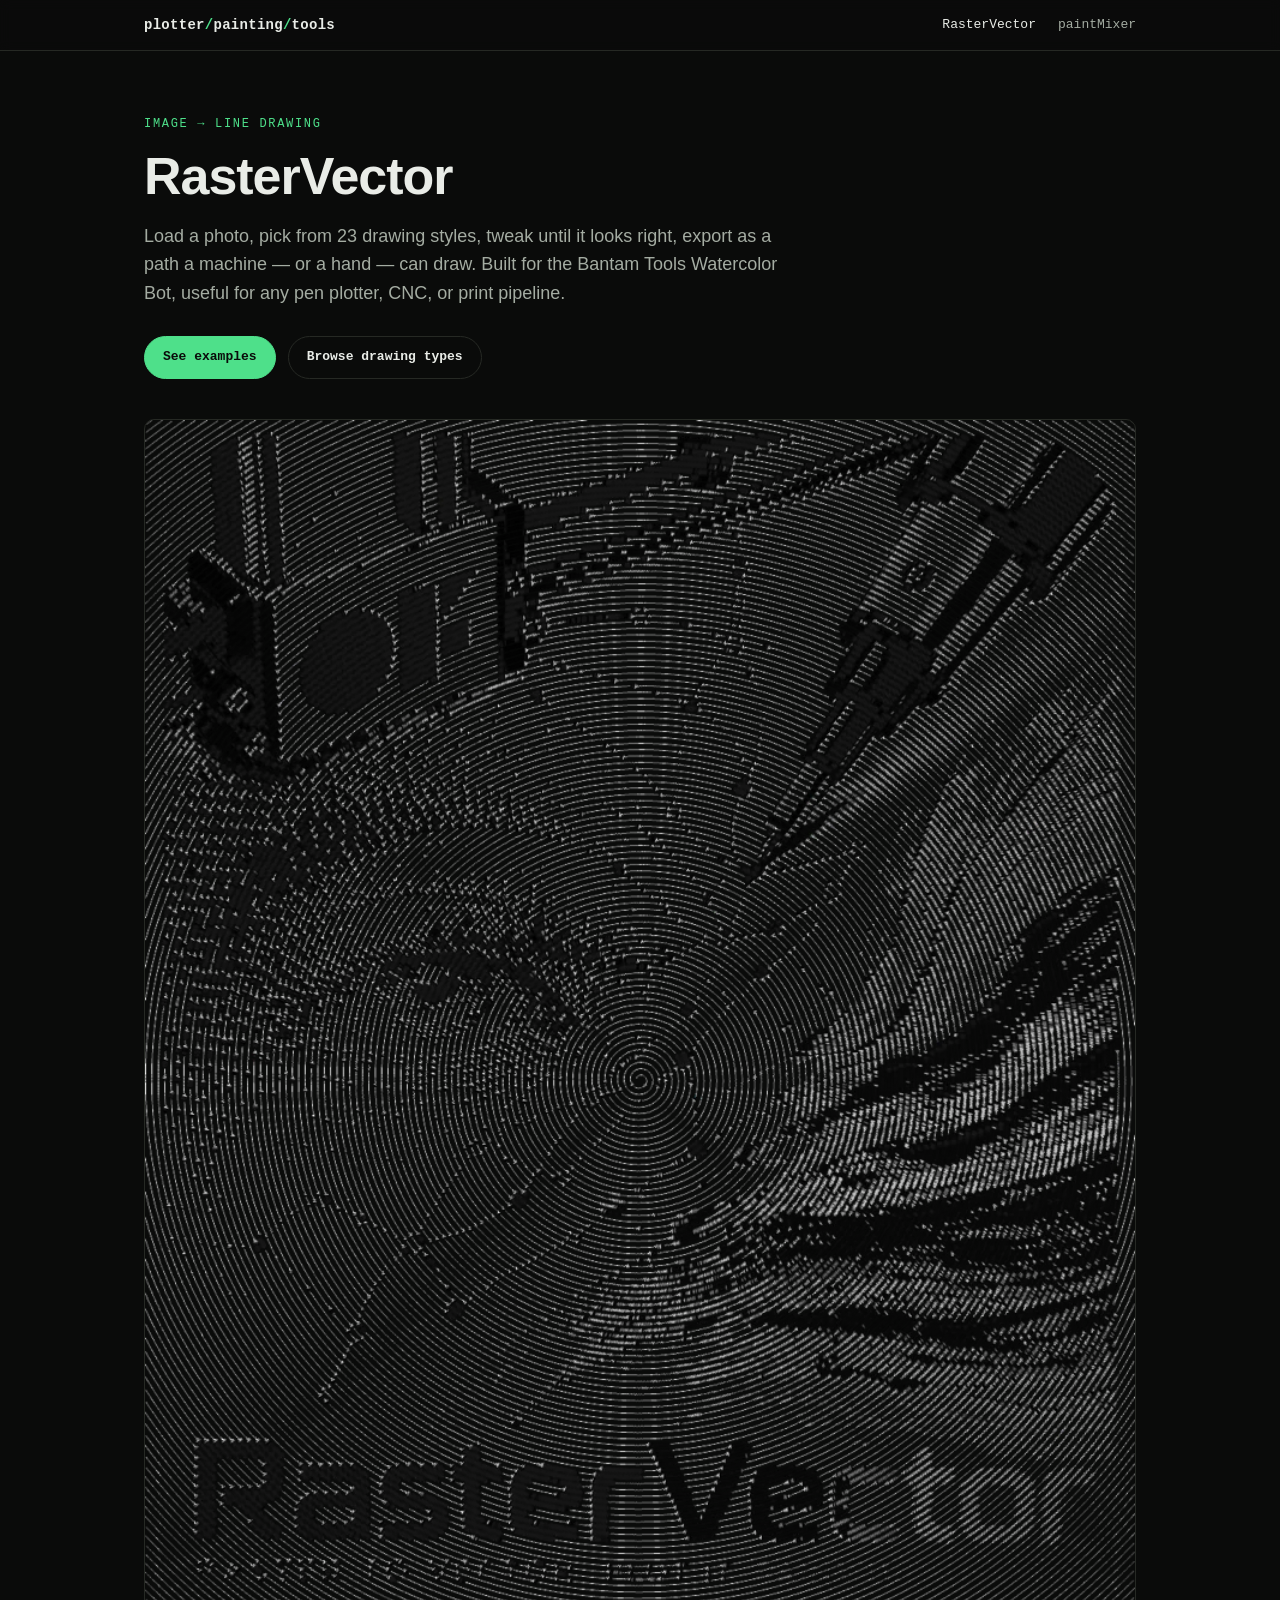
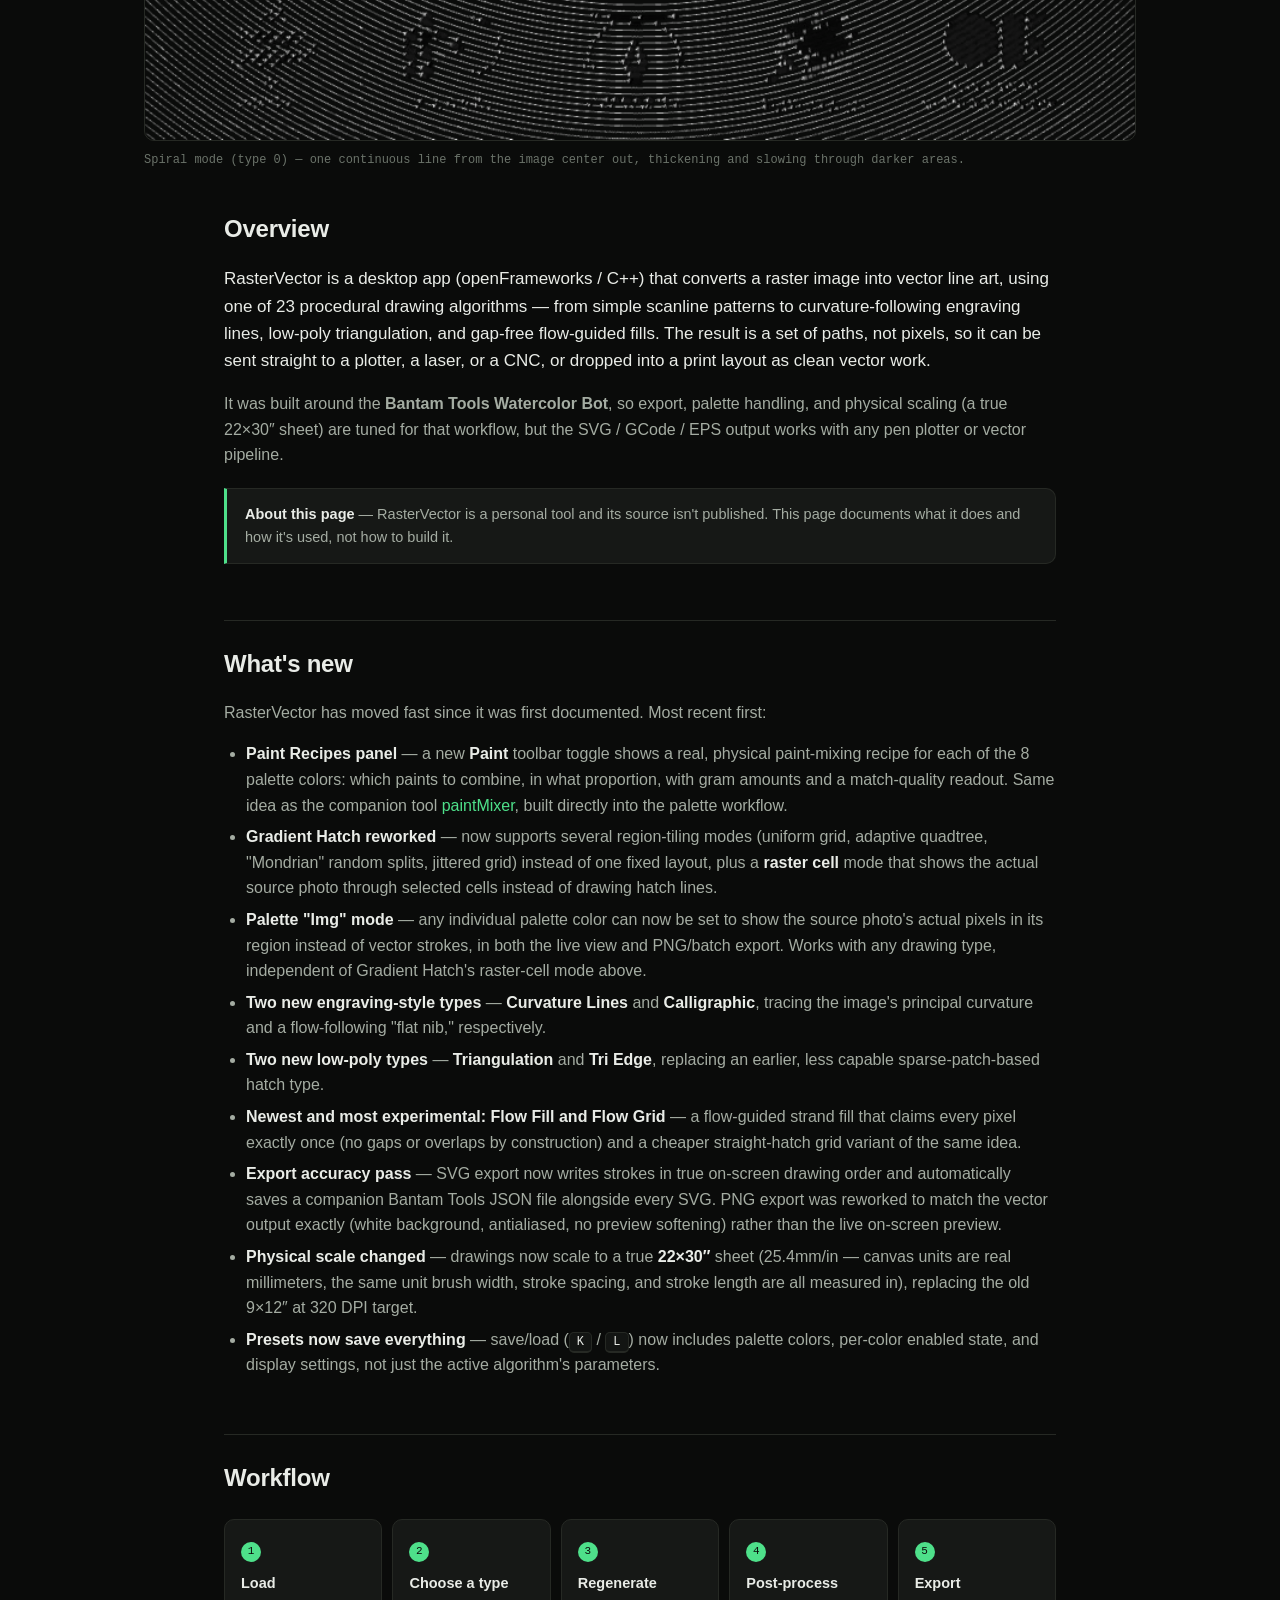
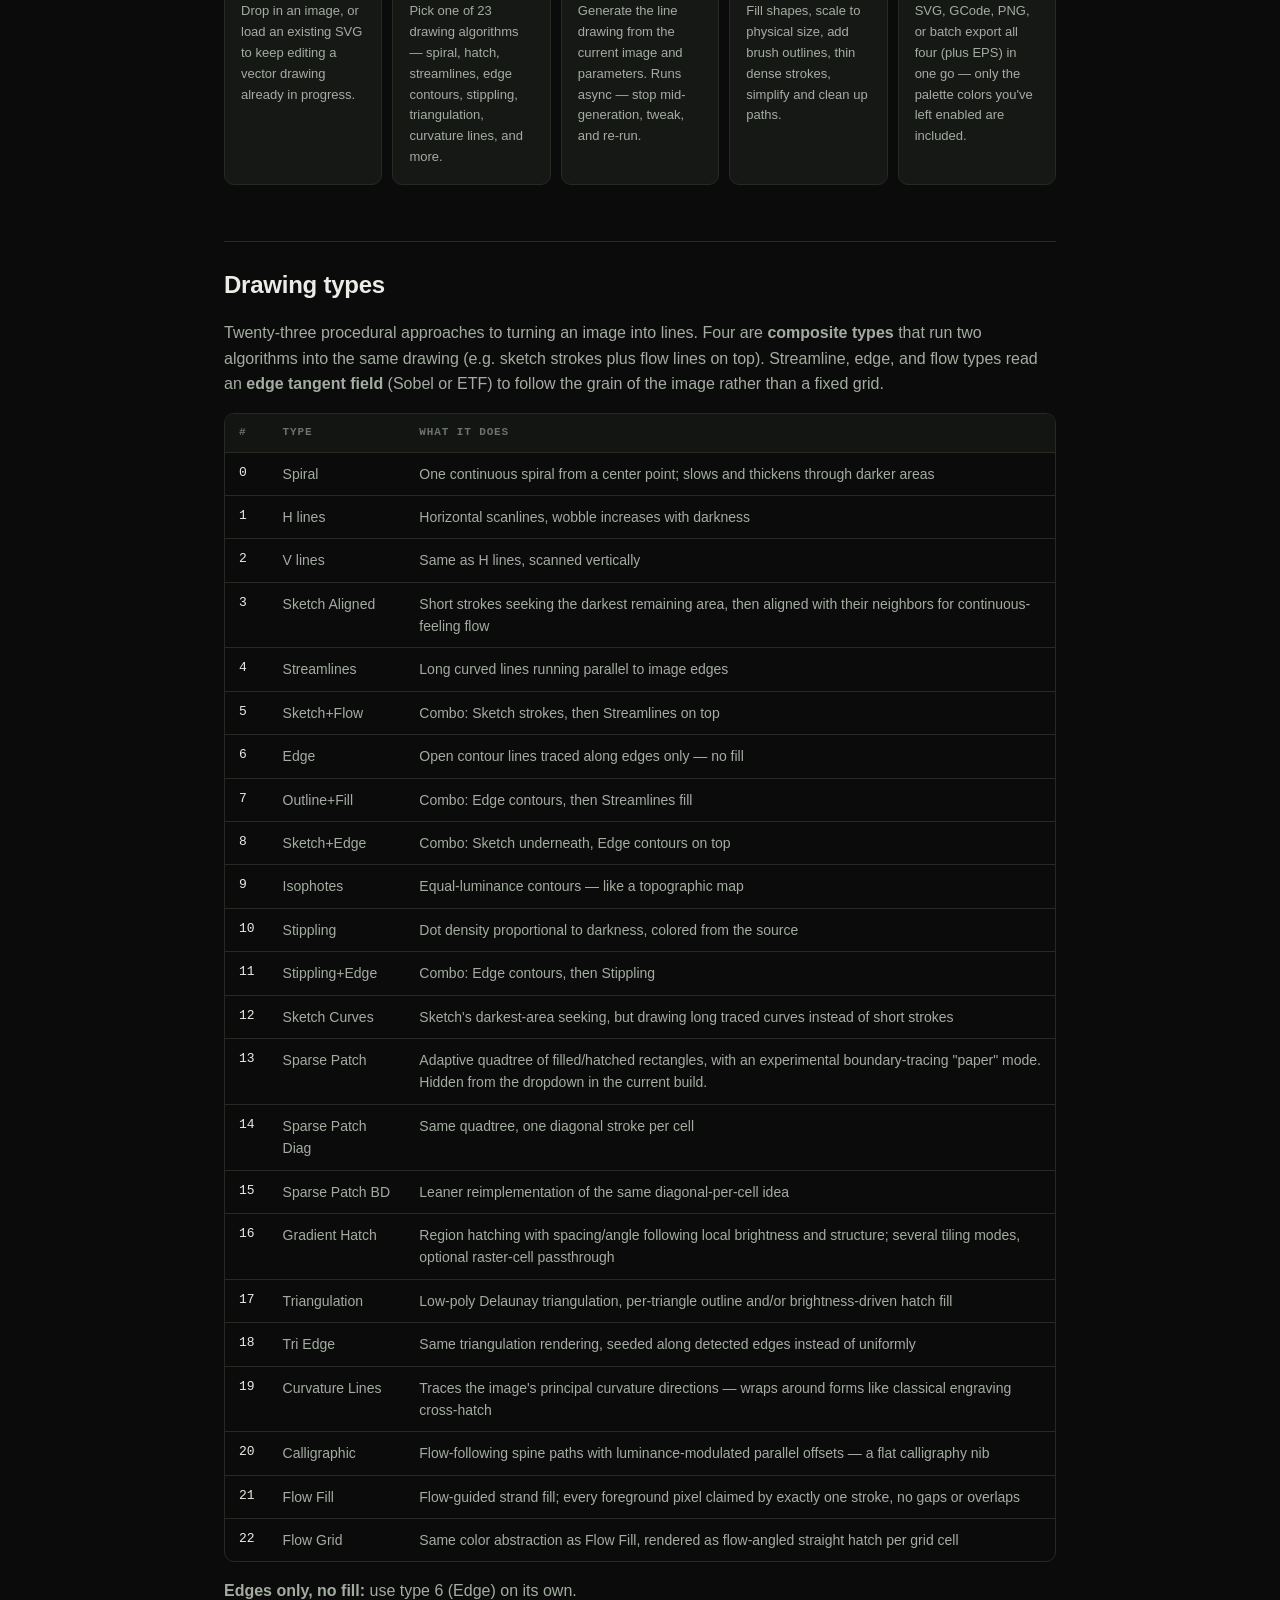
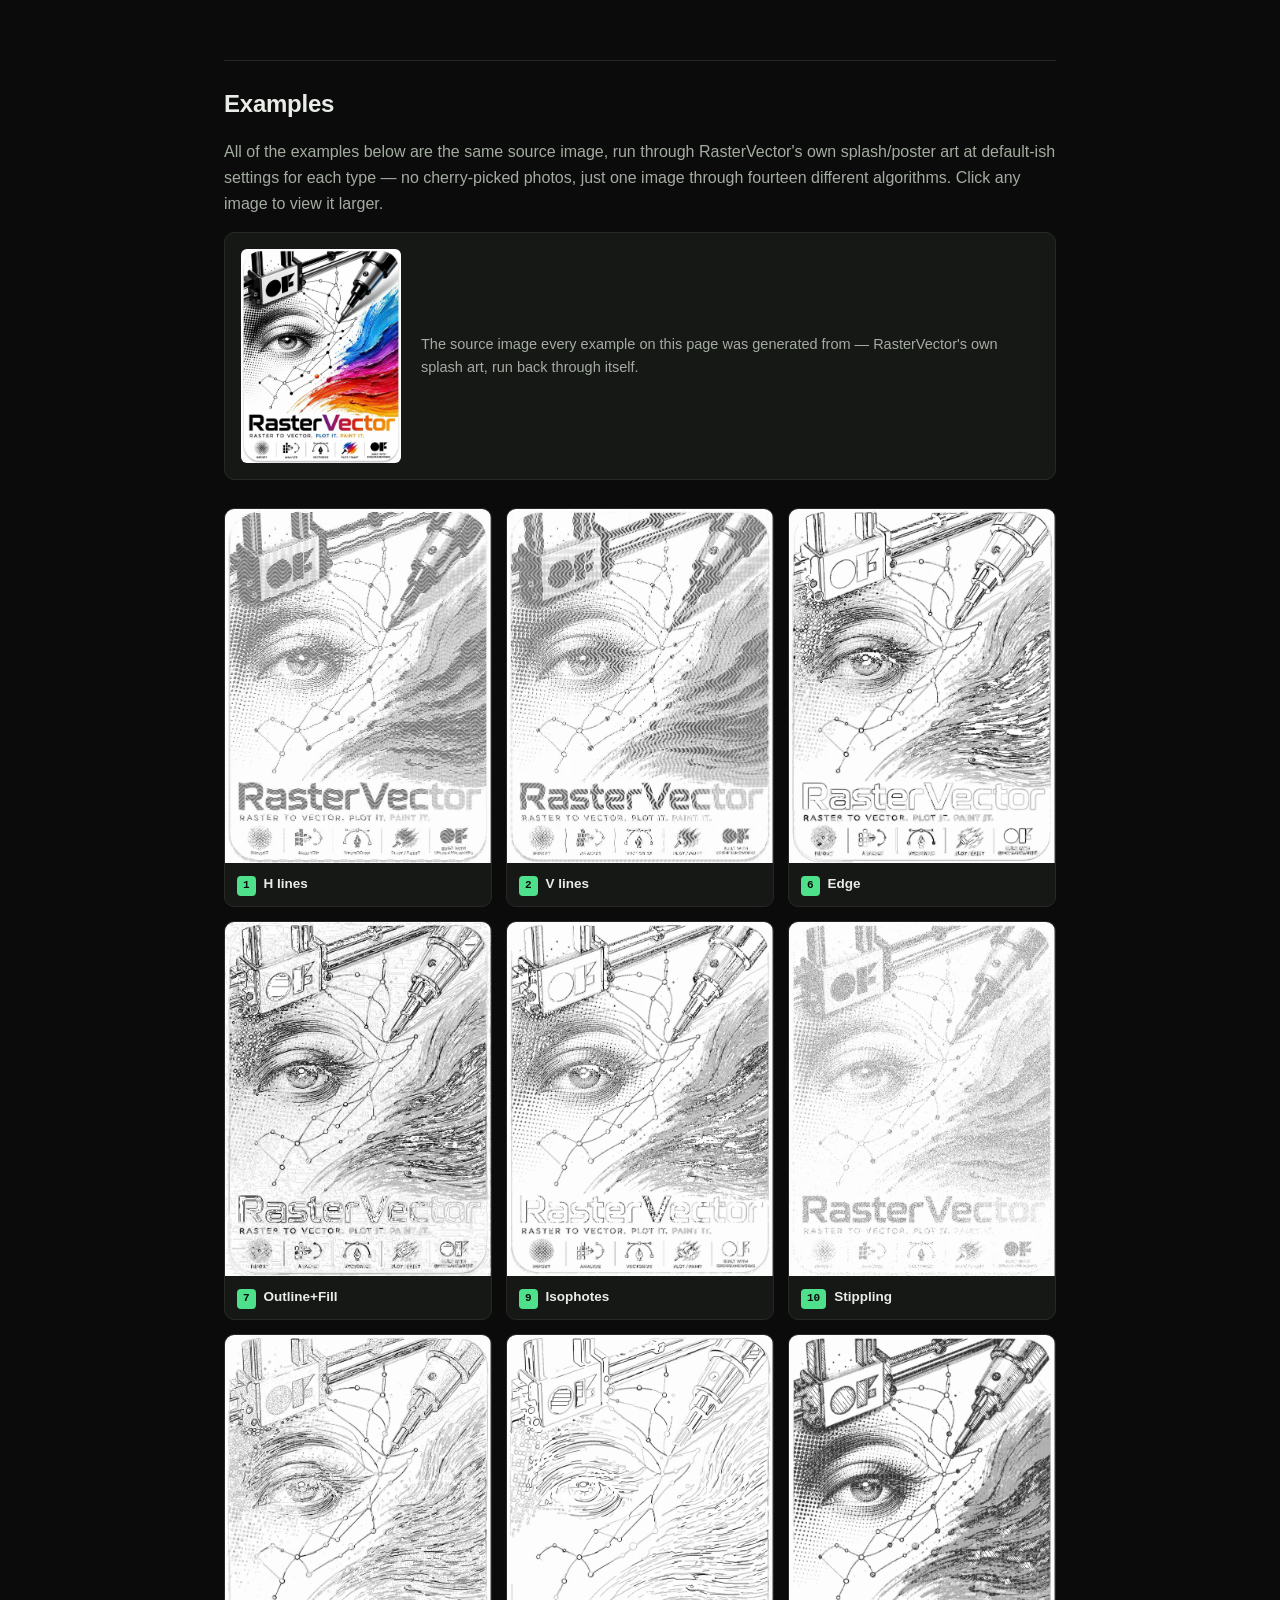
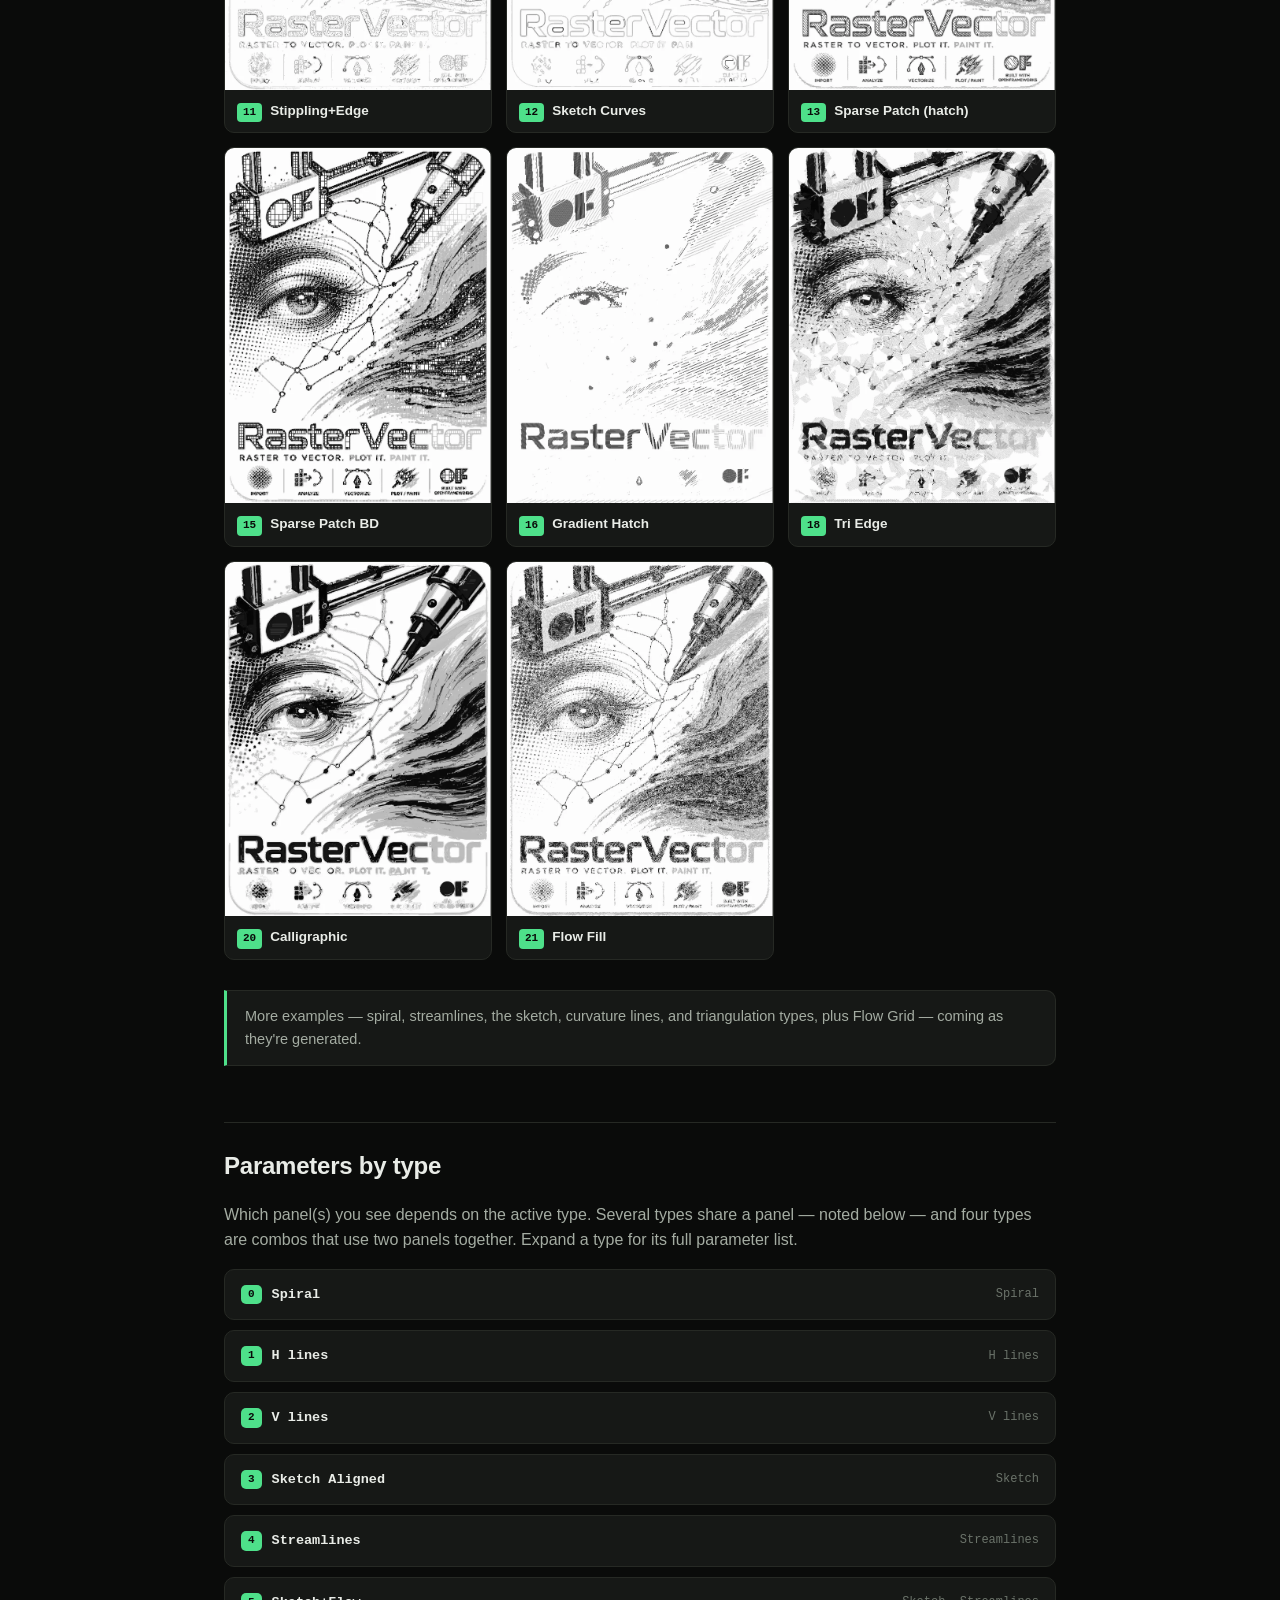
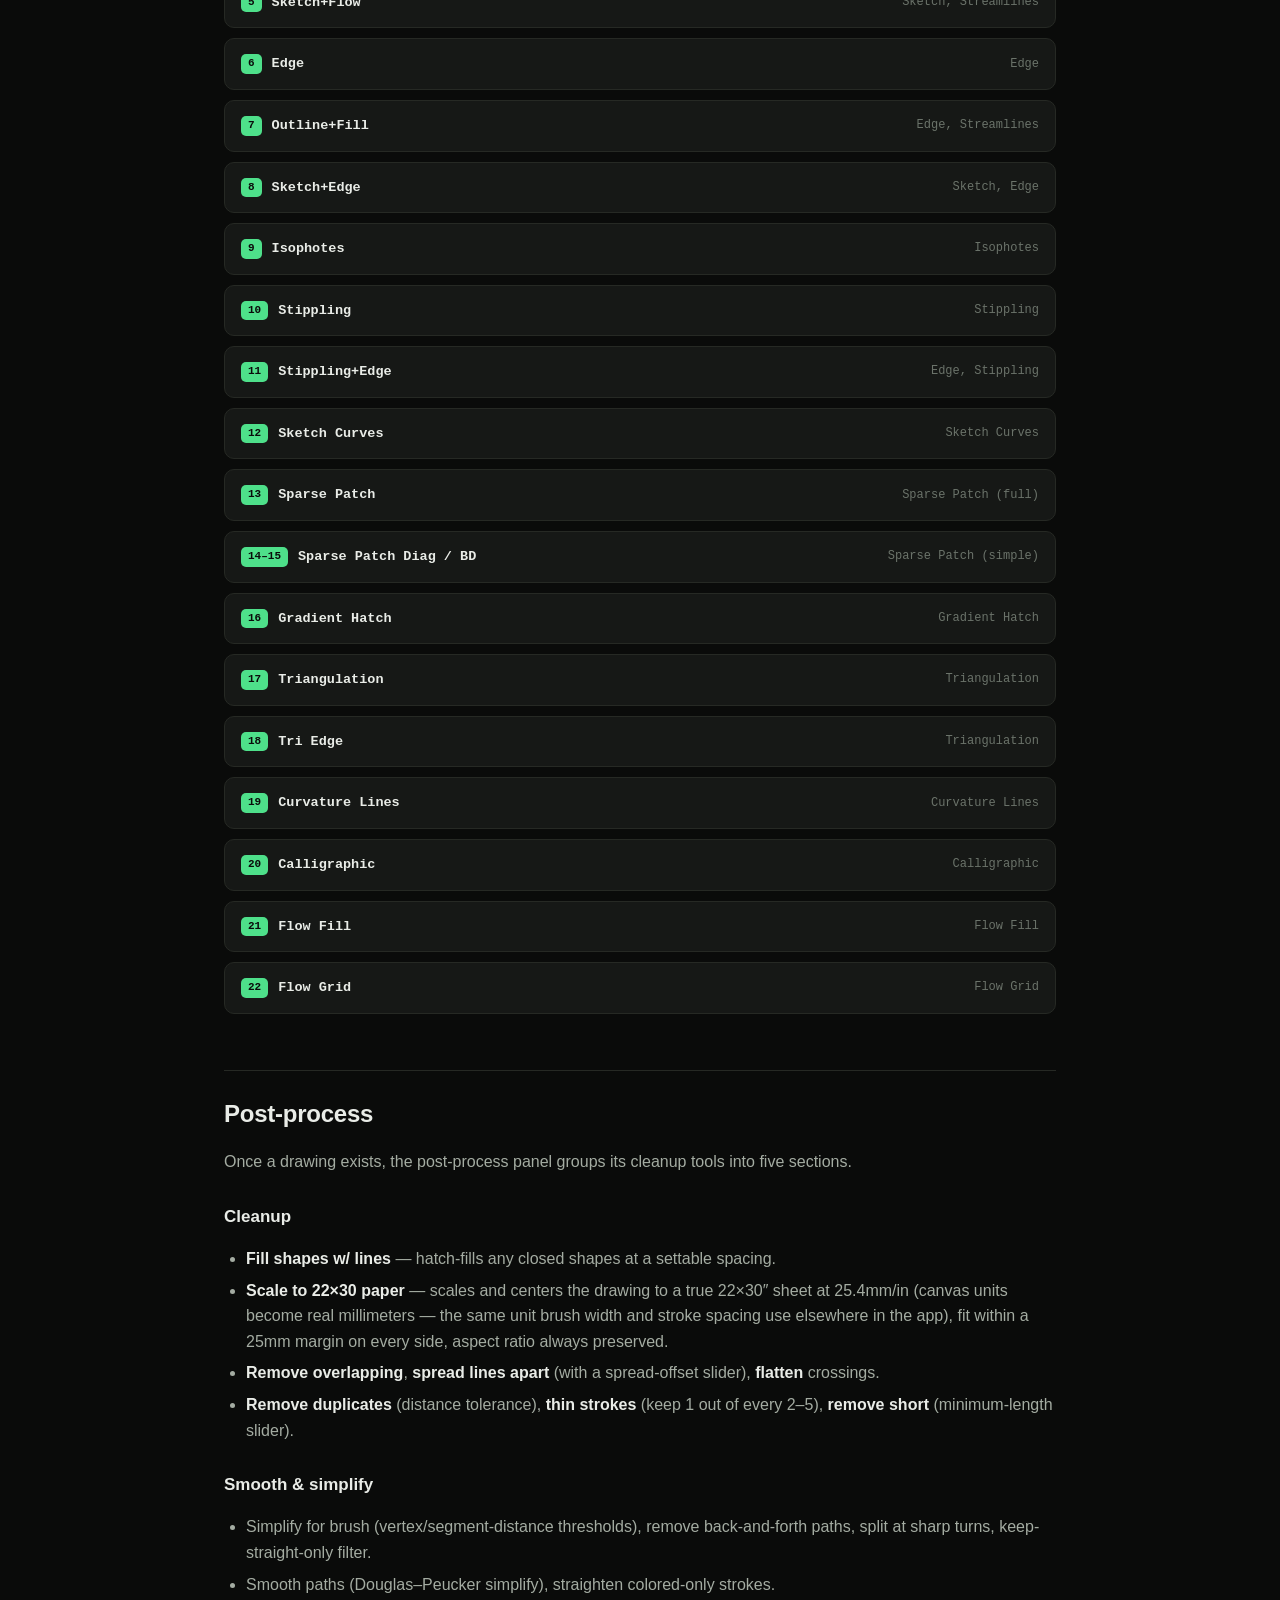
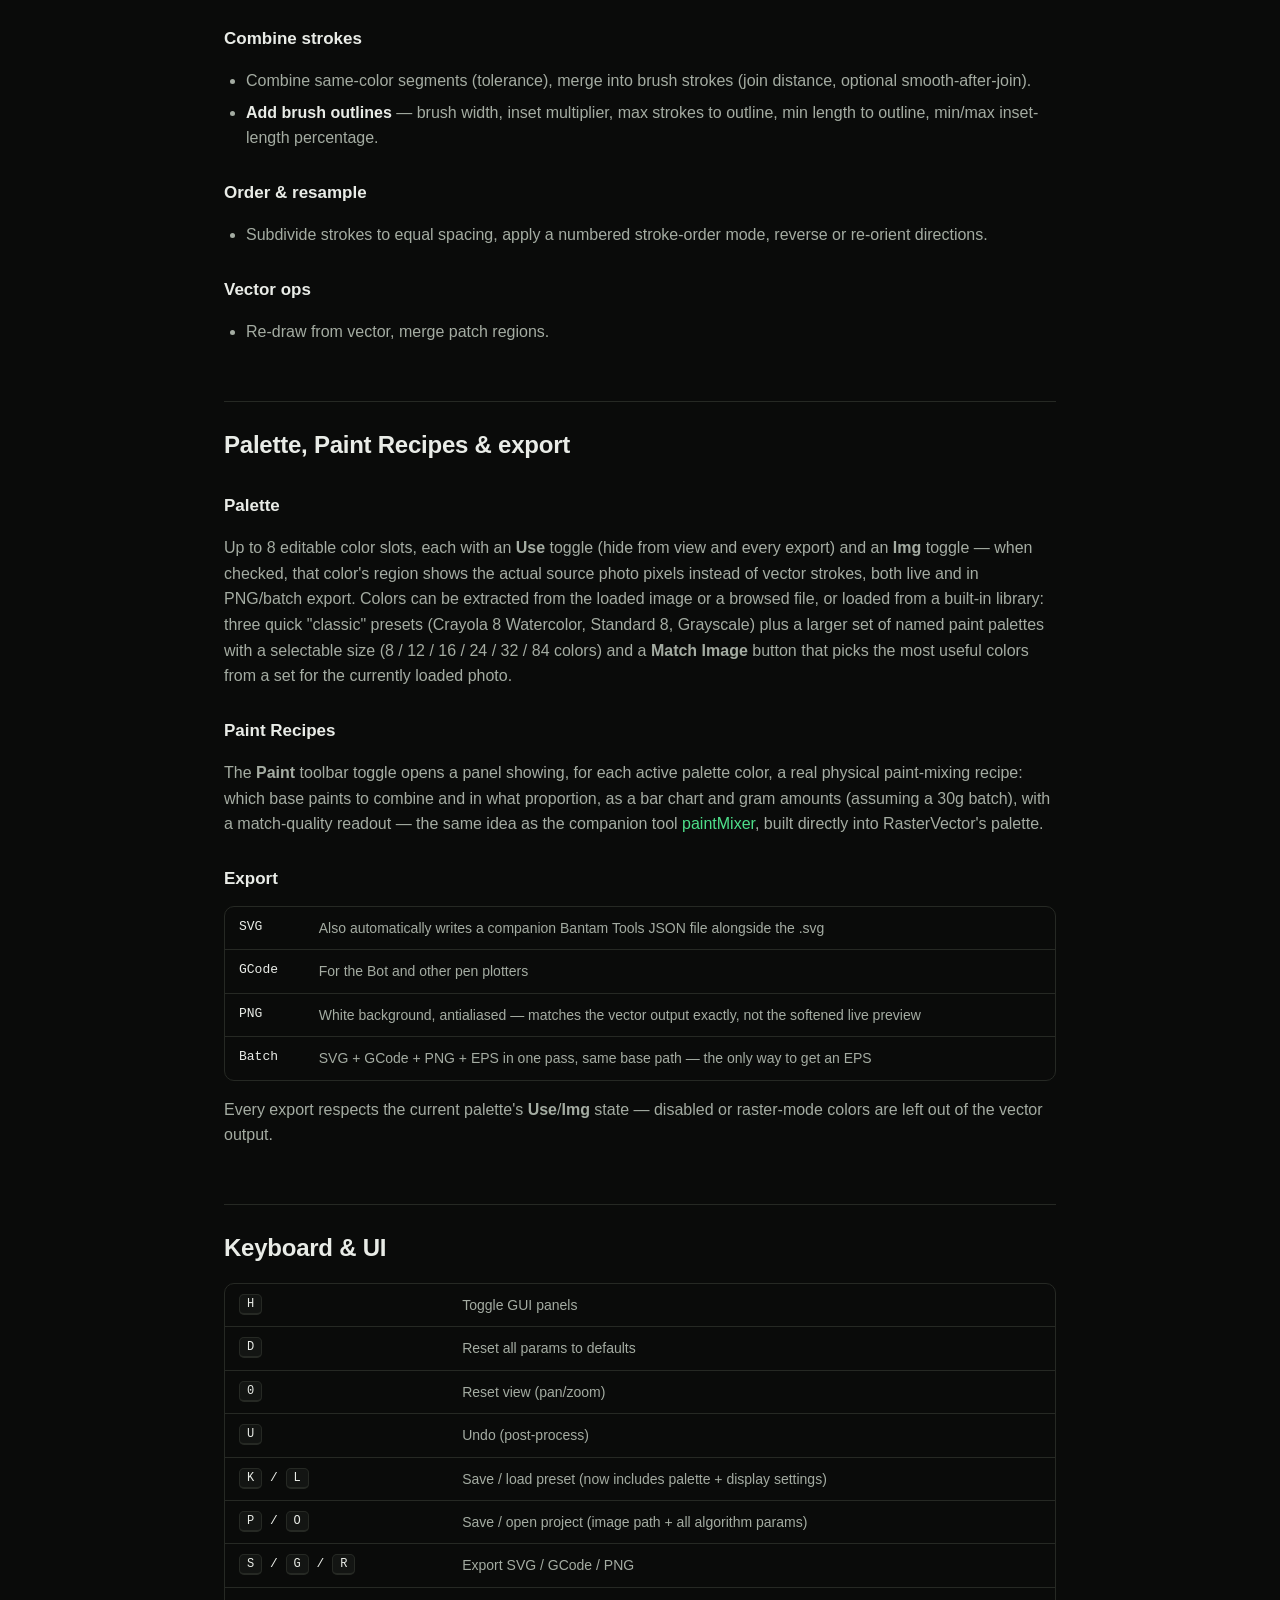
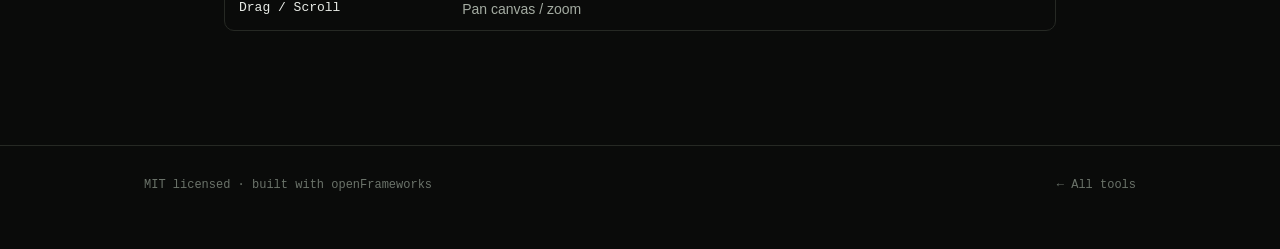
==== commit 76eb3682: "Add Tri Edge, Calligraphic, and Flow Fill to example gallery 14 of 23 types now have real examples. " ====
--- a/rastervector.html
+++ b/rastervector.html
@@ -117,7 +117,7 @@
   <p><strong>Edges only, no fill:</strong> use type 6 (Edge) on its own.</p>
 
   <h2 id="examples">Examples</h2>
-  <p>All of the examples below are the same source image, run through RasterVector's own splash/poster art at default-ish settings for each type — no cherry-picked photos, just one image through eleven different algorithms. Click any image to view it larger.</p>
+  <p>All of the examples below are the same source image, run through RasterVector's own splash/poster art at default-ish settings for each type — no cherry-picked photos, just one image through fourteen different algorithms. Click any image to view it larger.</p>
 
   <div class="example-source">
     <img src="assets/img/examples/source.webp" alt="The full-color source poster image used for every example below.">
@@ -169,9 +169,21 @@
       <img src="assets/img/examples/gradient_hatch.webp" alt="Gradient hatch example output">
       <div class="cap"><span class="num">16</span><span class="name">Gradient Hatch</span></div>
     </div>
-  </div>
-
-  <p class="callout">More examples — spiral, streamlines, the sketch/curvature/calligraphic and triangulation types, Flow Fill and Flow Grid — coming as they're generated.</p>
+    <div class="example-card">
+      <img src="assets/img/examples/tri_edge.webp" alt="Tri Edge example output">
+      <div class="cap"><span class="num">18</span><span class="name">Tri Edge</span></div>
+    </div>
+    <div class="example-card">
+      <img src="assets/img/examples/calligraphic.webp" alt="Calligraphic example output">
+      <div class="cap"><span class="num">20</span><span class="name">Calligraphic</span></div>
+    </div>
+    <div class="example-card">
+      <img src="assets/img/examples/flow_fill.webp" alt="Flow Fill example output">
+      <div class="cap"><span class="num">21</span><span class="name">Flow Fill</span></div>
+    </div>
+  </div>
+
+  <p class="callout">More examples — spiral, streamlines, the sketch, curvature lines, and triangulation types, plus Flow Grid — coming as they're generated.</p>
 
   <h2 id="params">Parameters by type</h2>
   <p>Which panel(s) you see depends on the active type. Several types share a panel — noted below — and four types are combos that use two panels together. Expand a type for its full parameter list.</p>
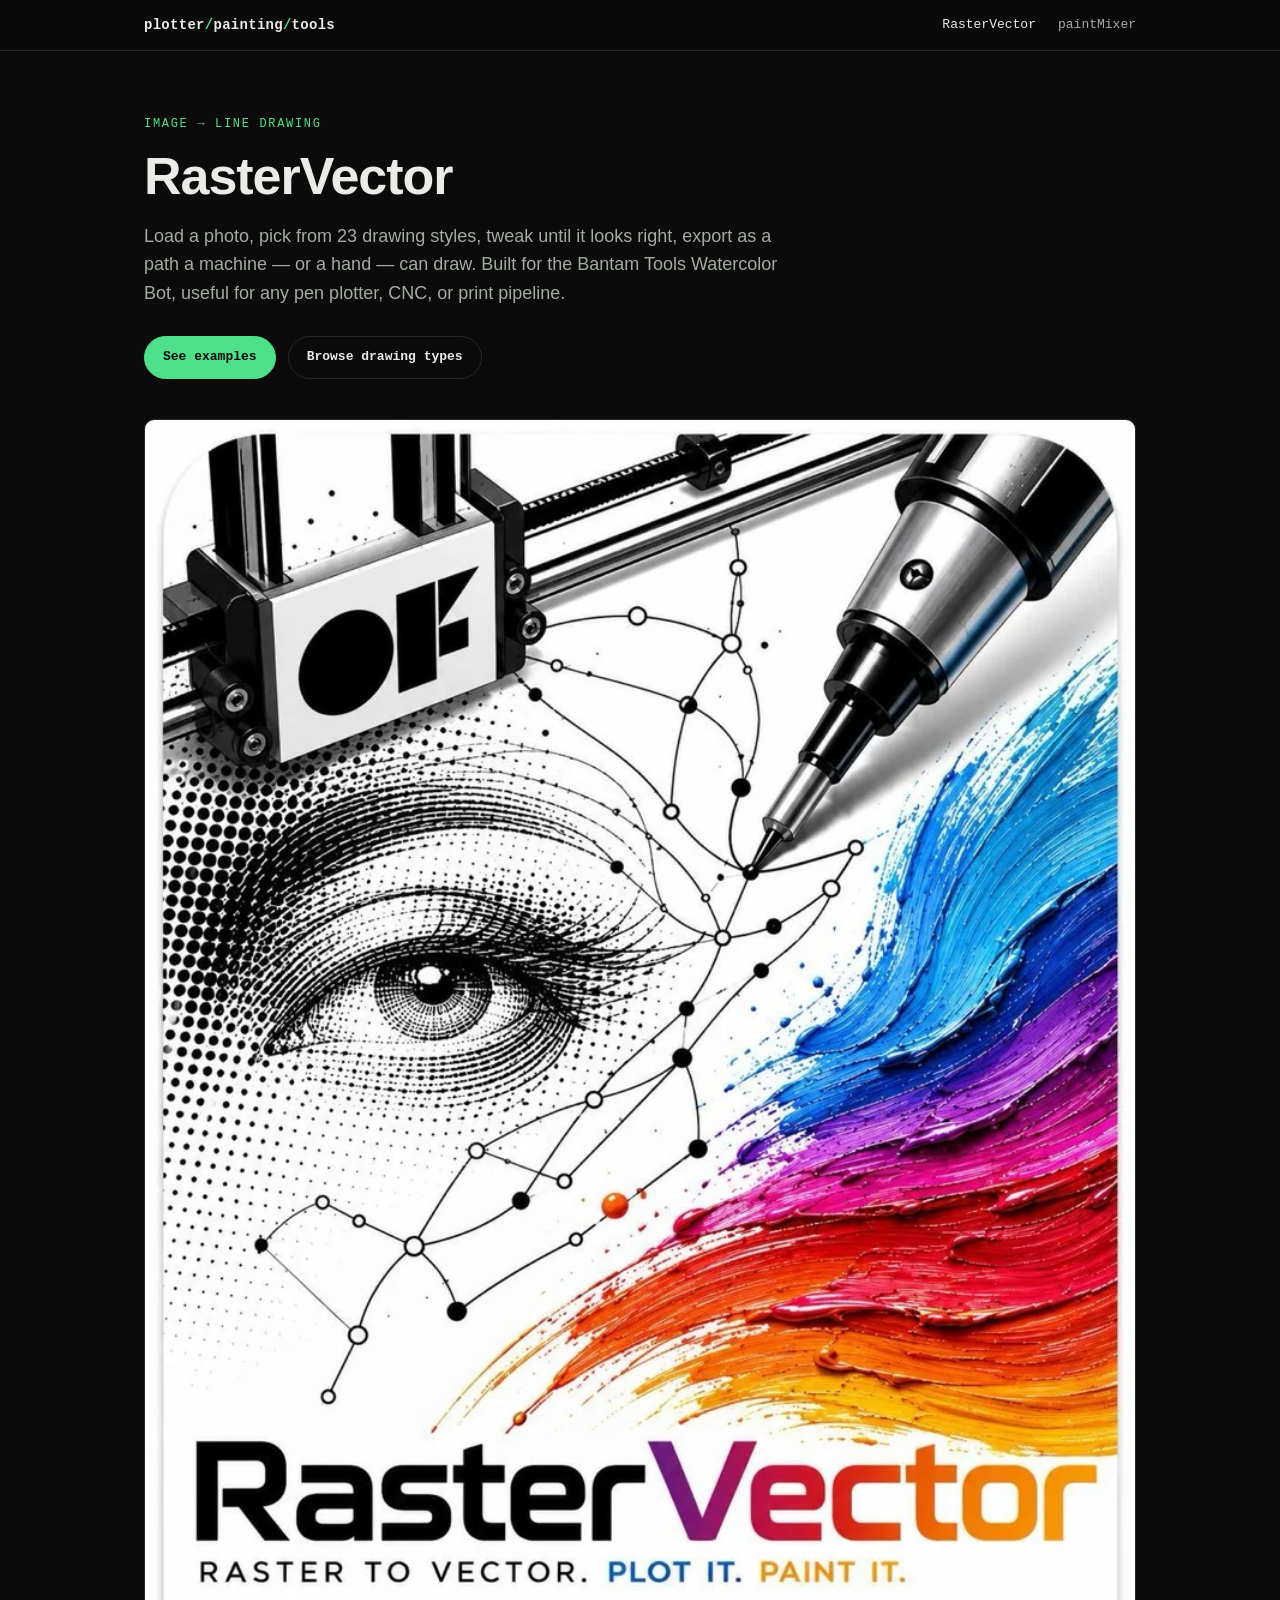
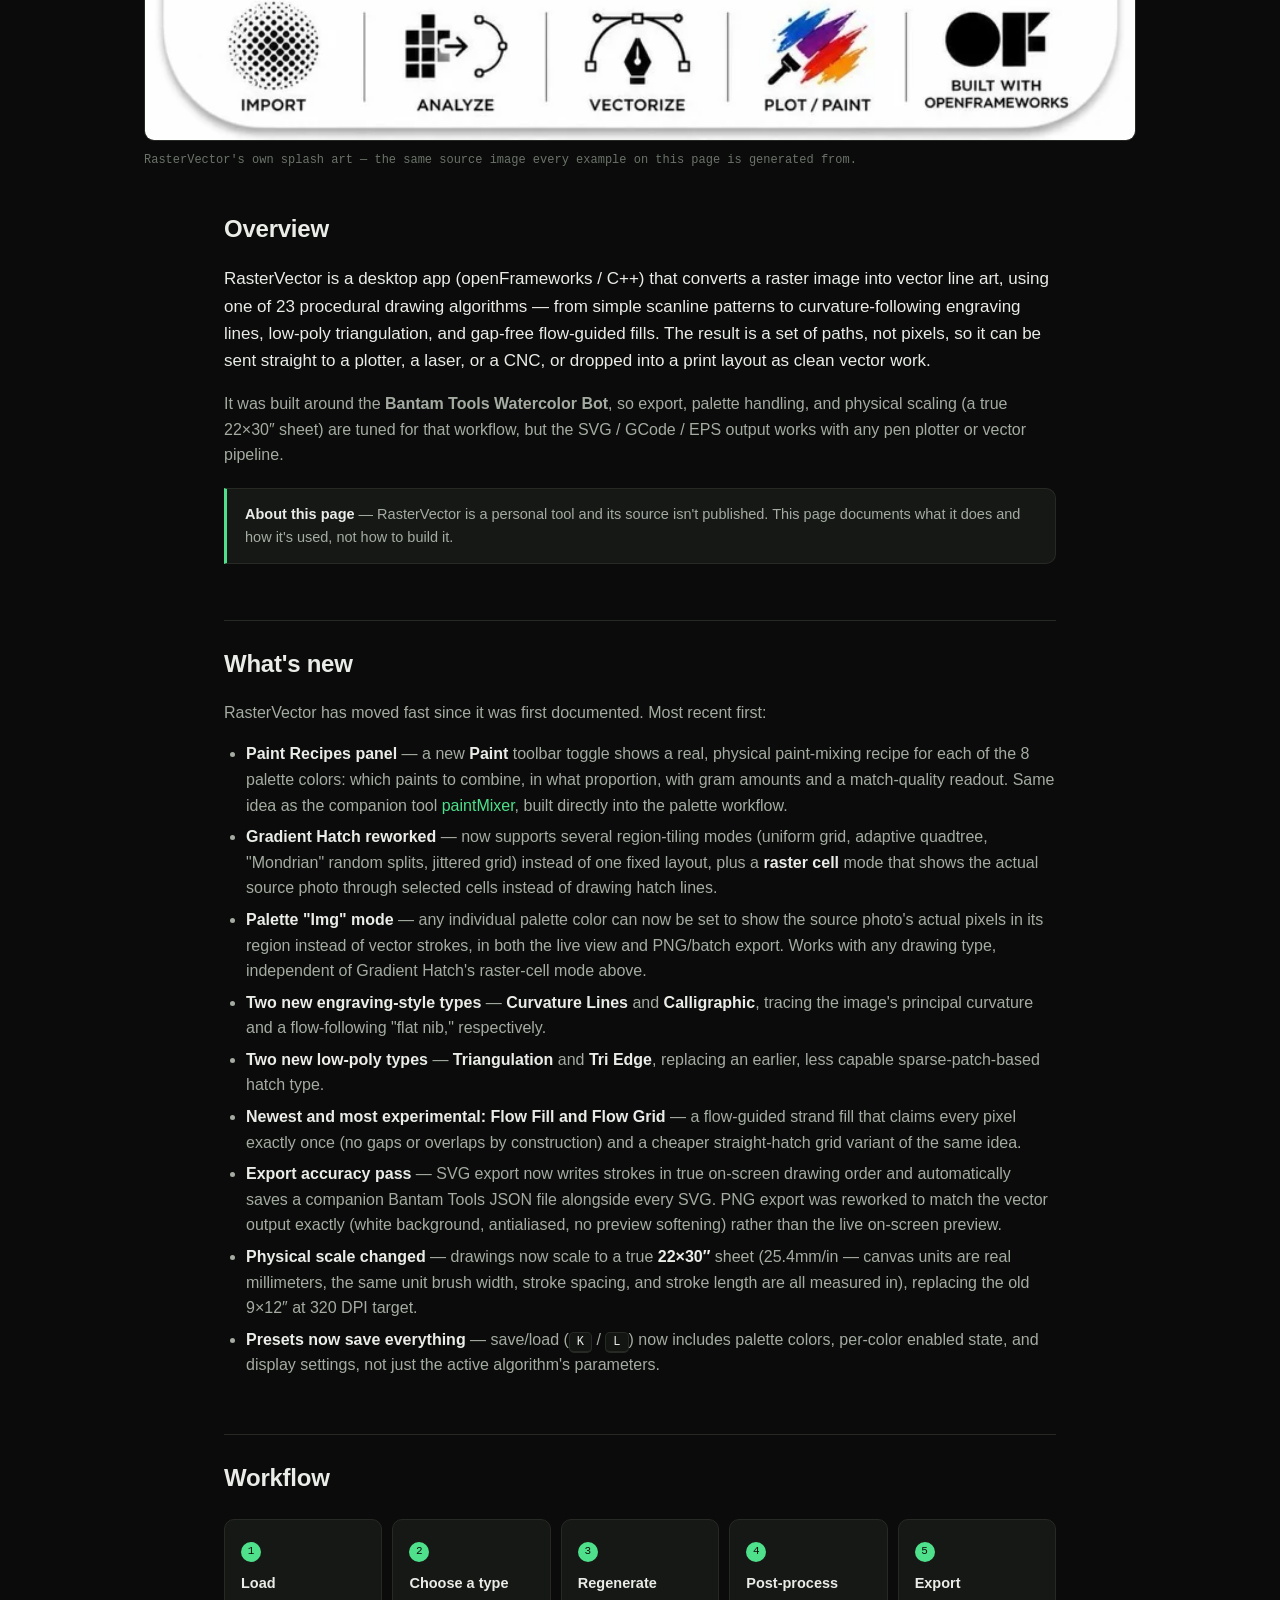
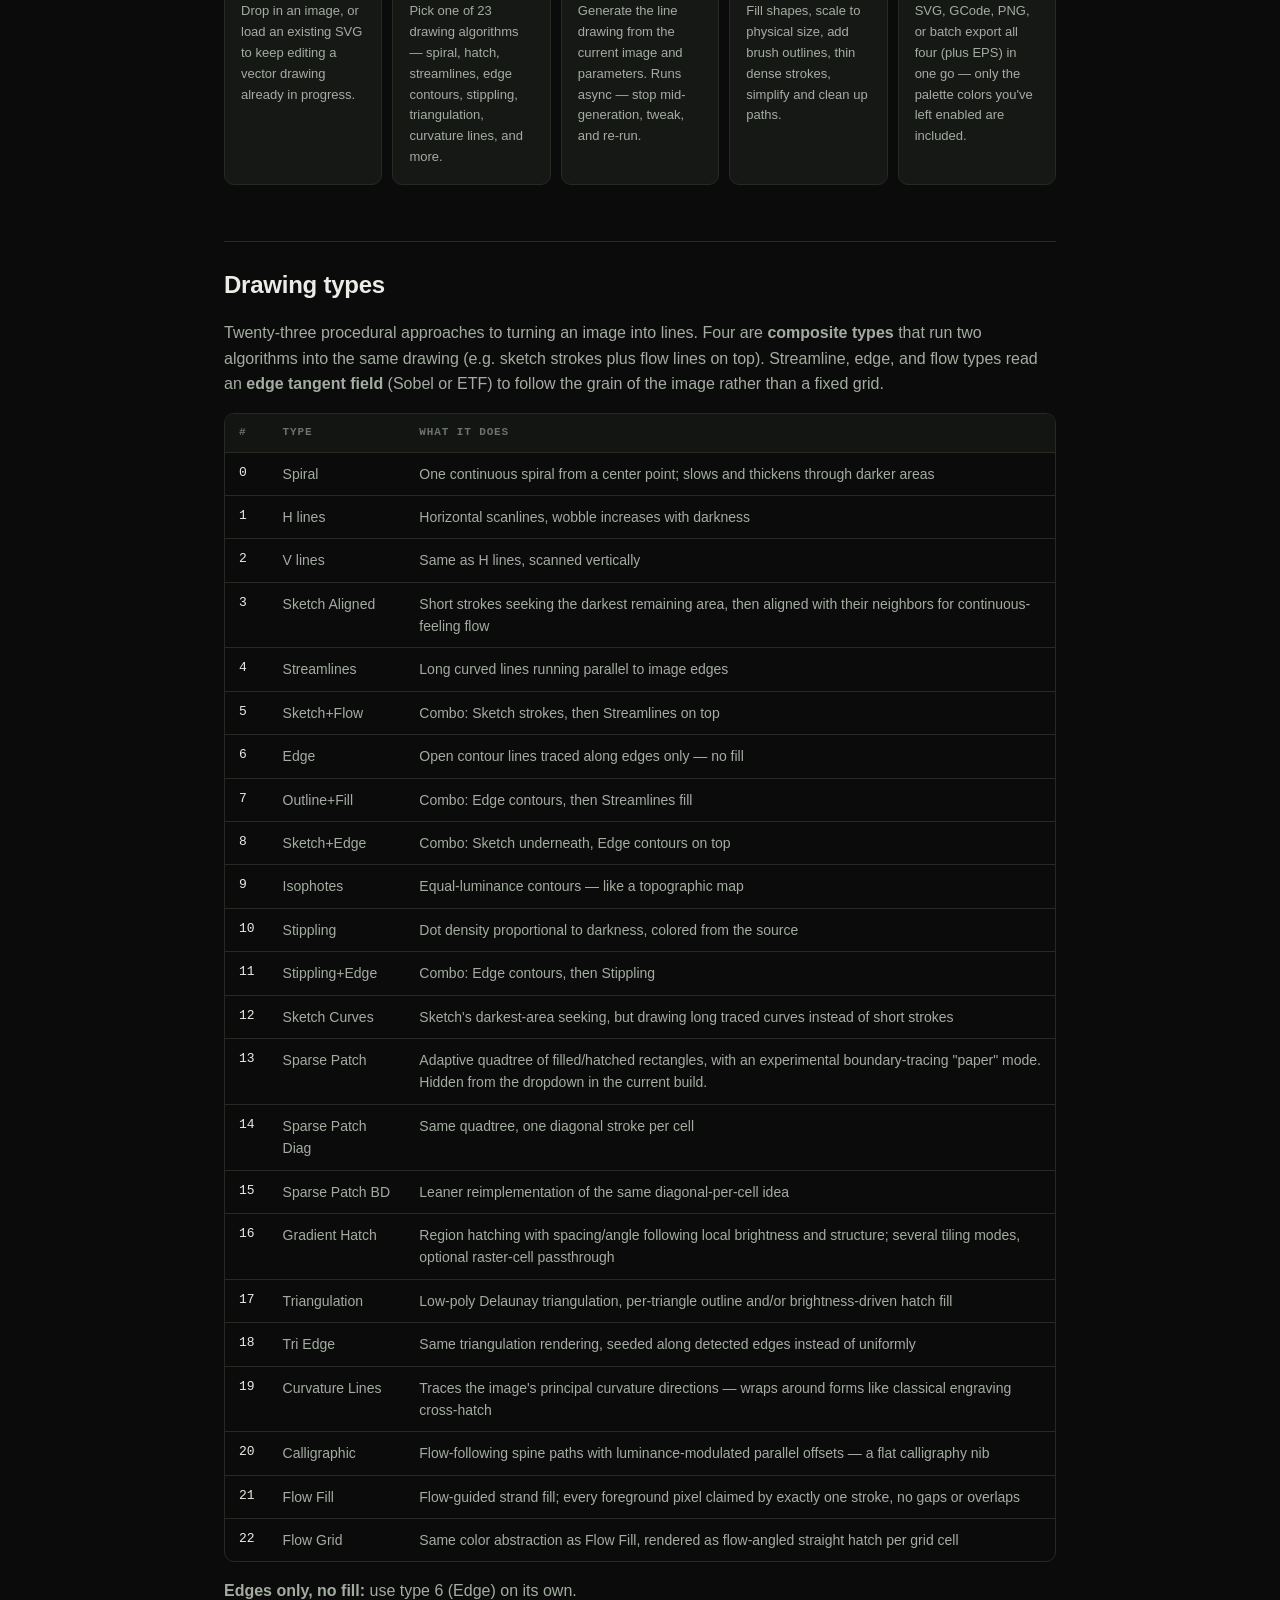
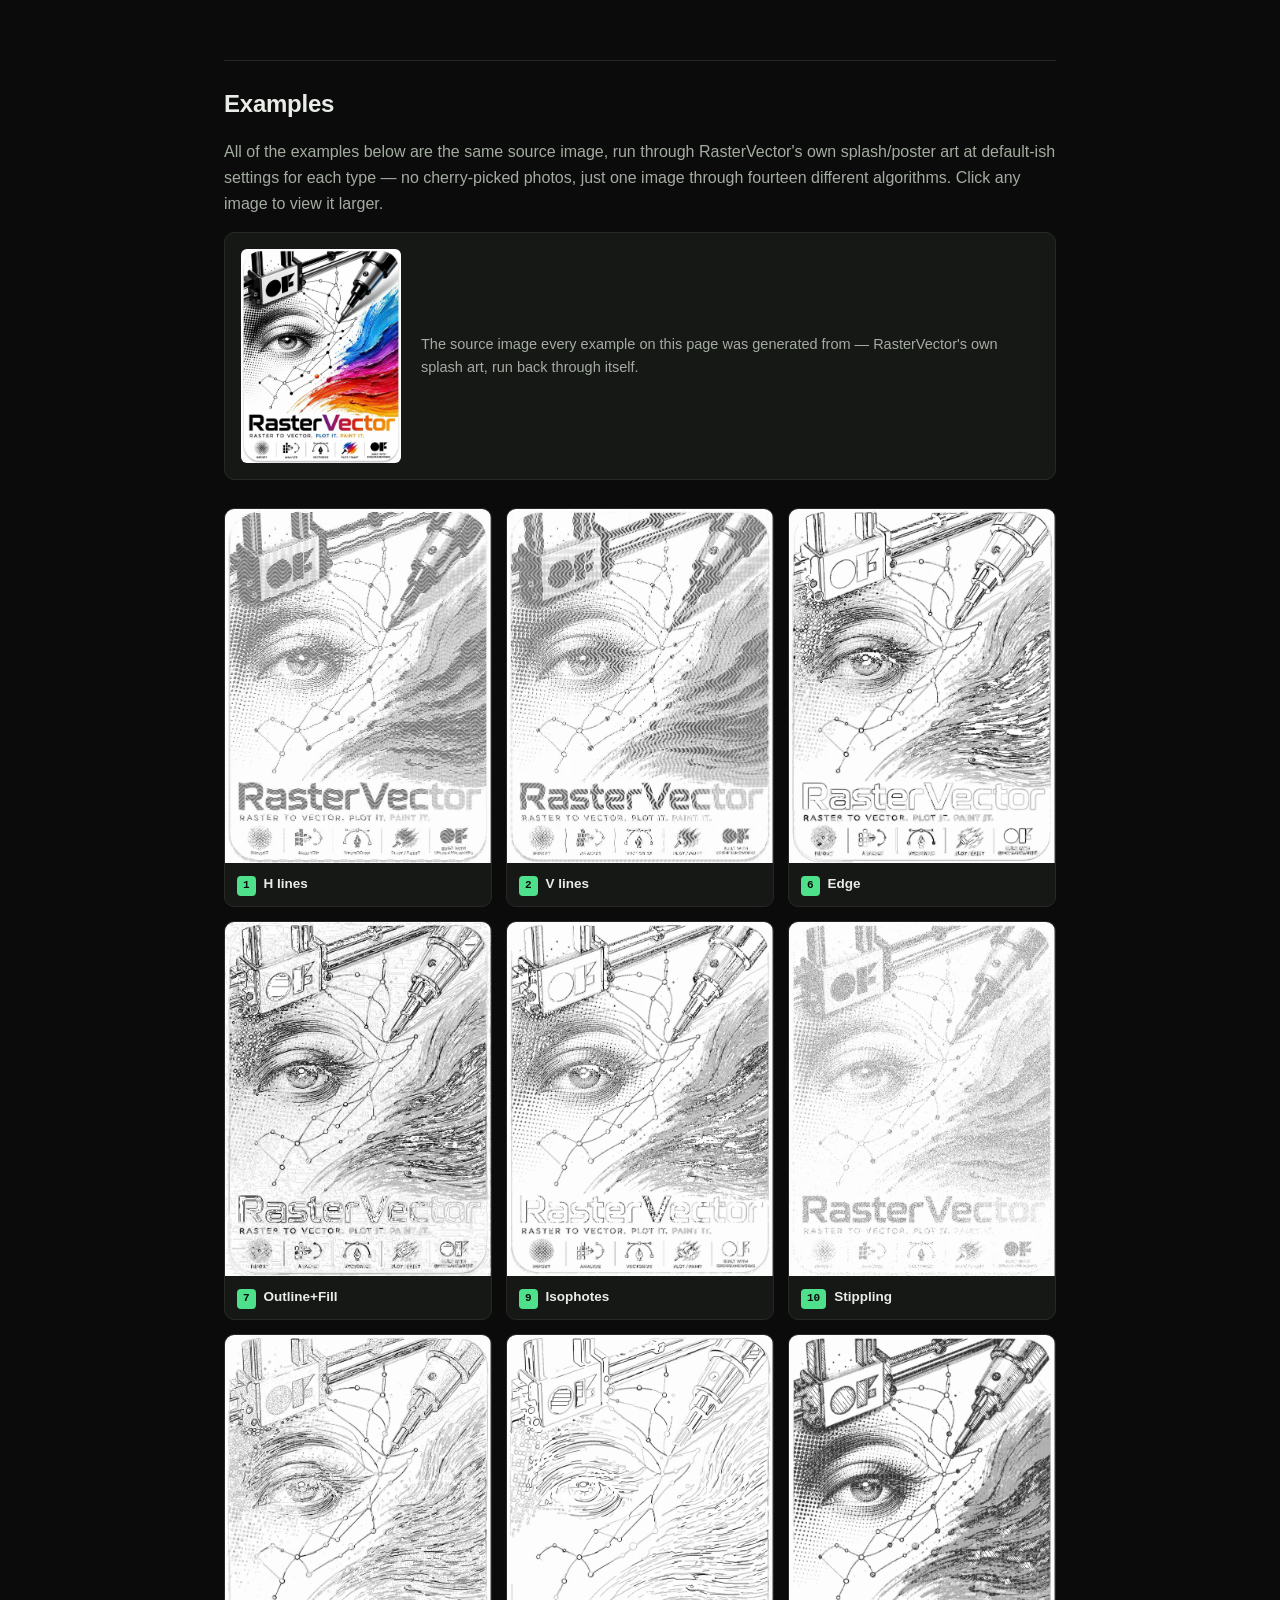
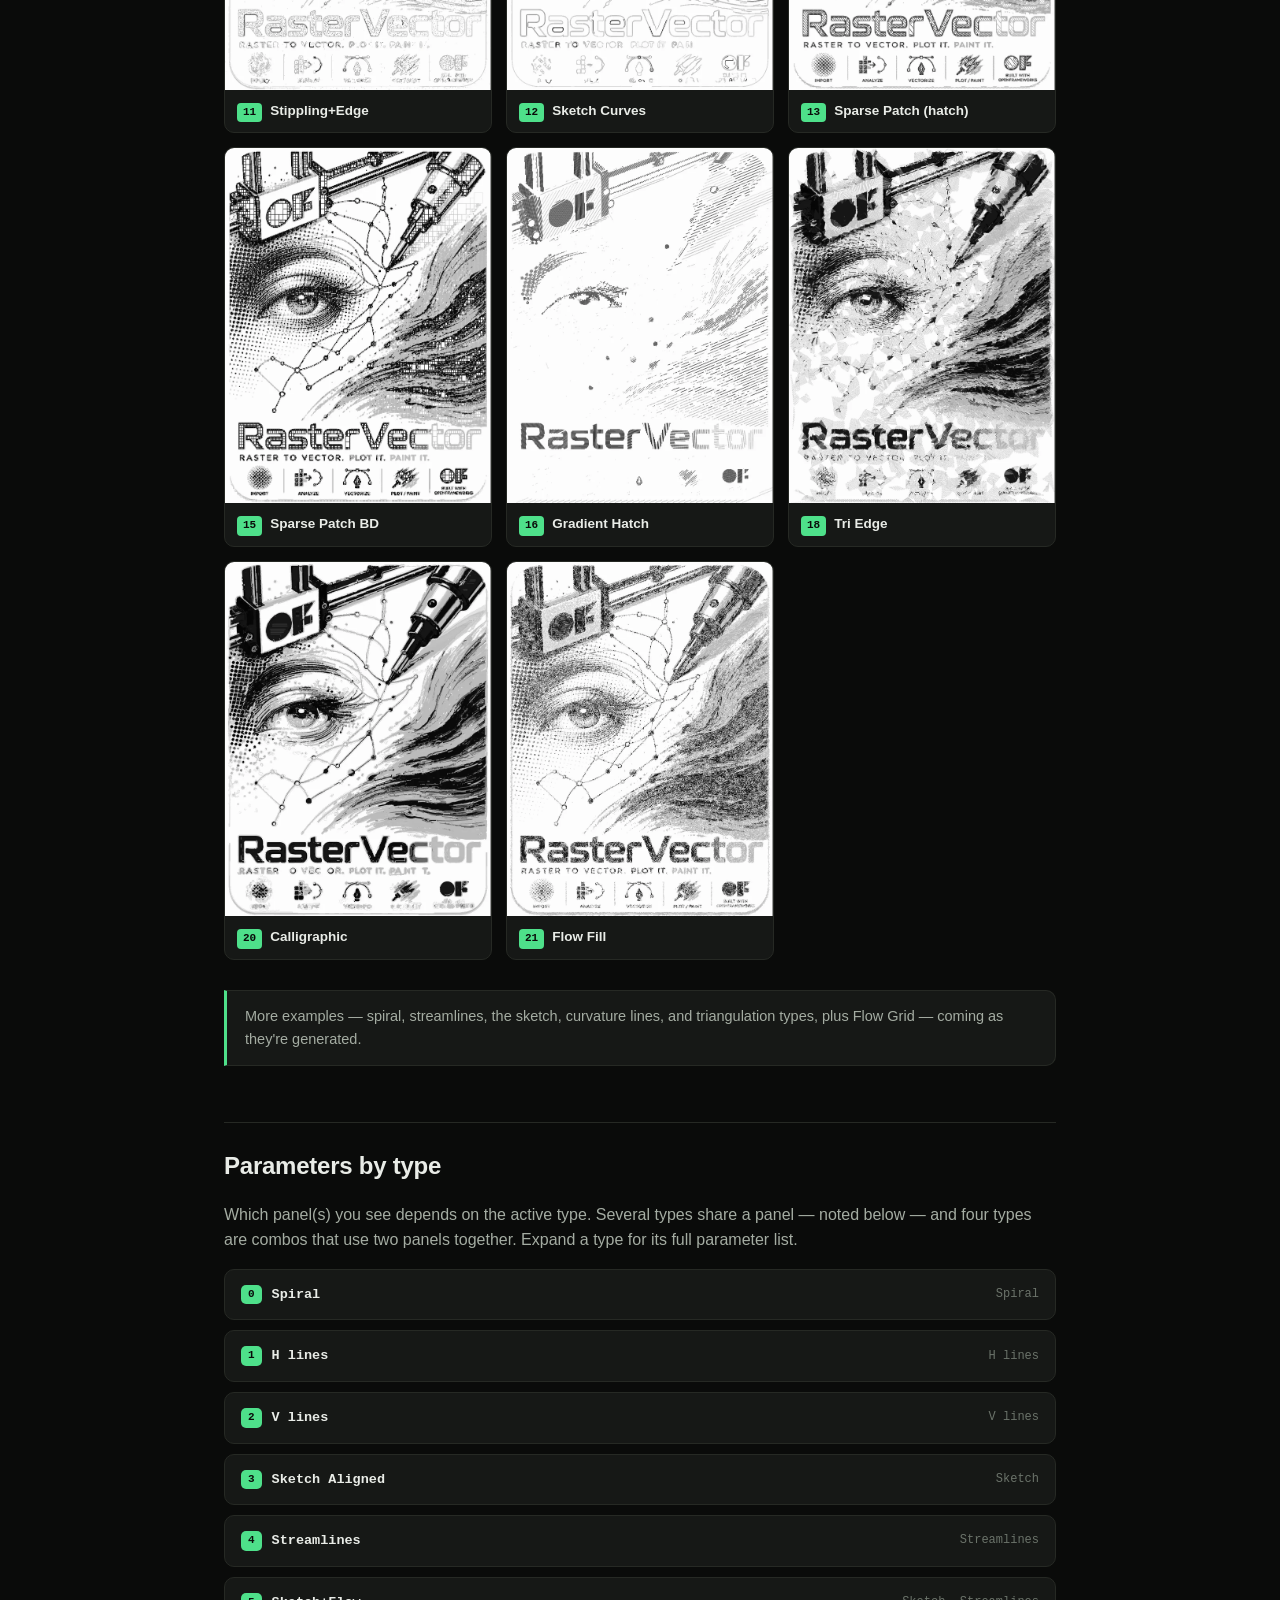
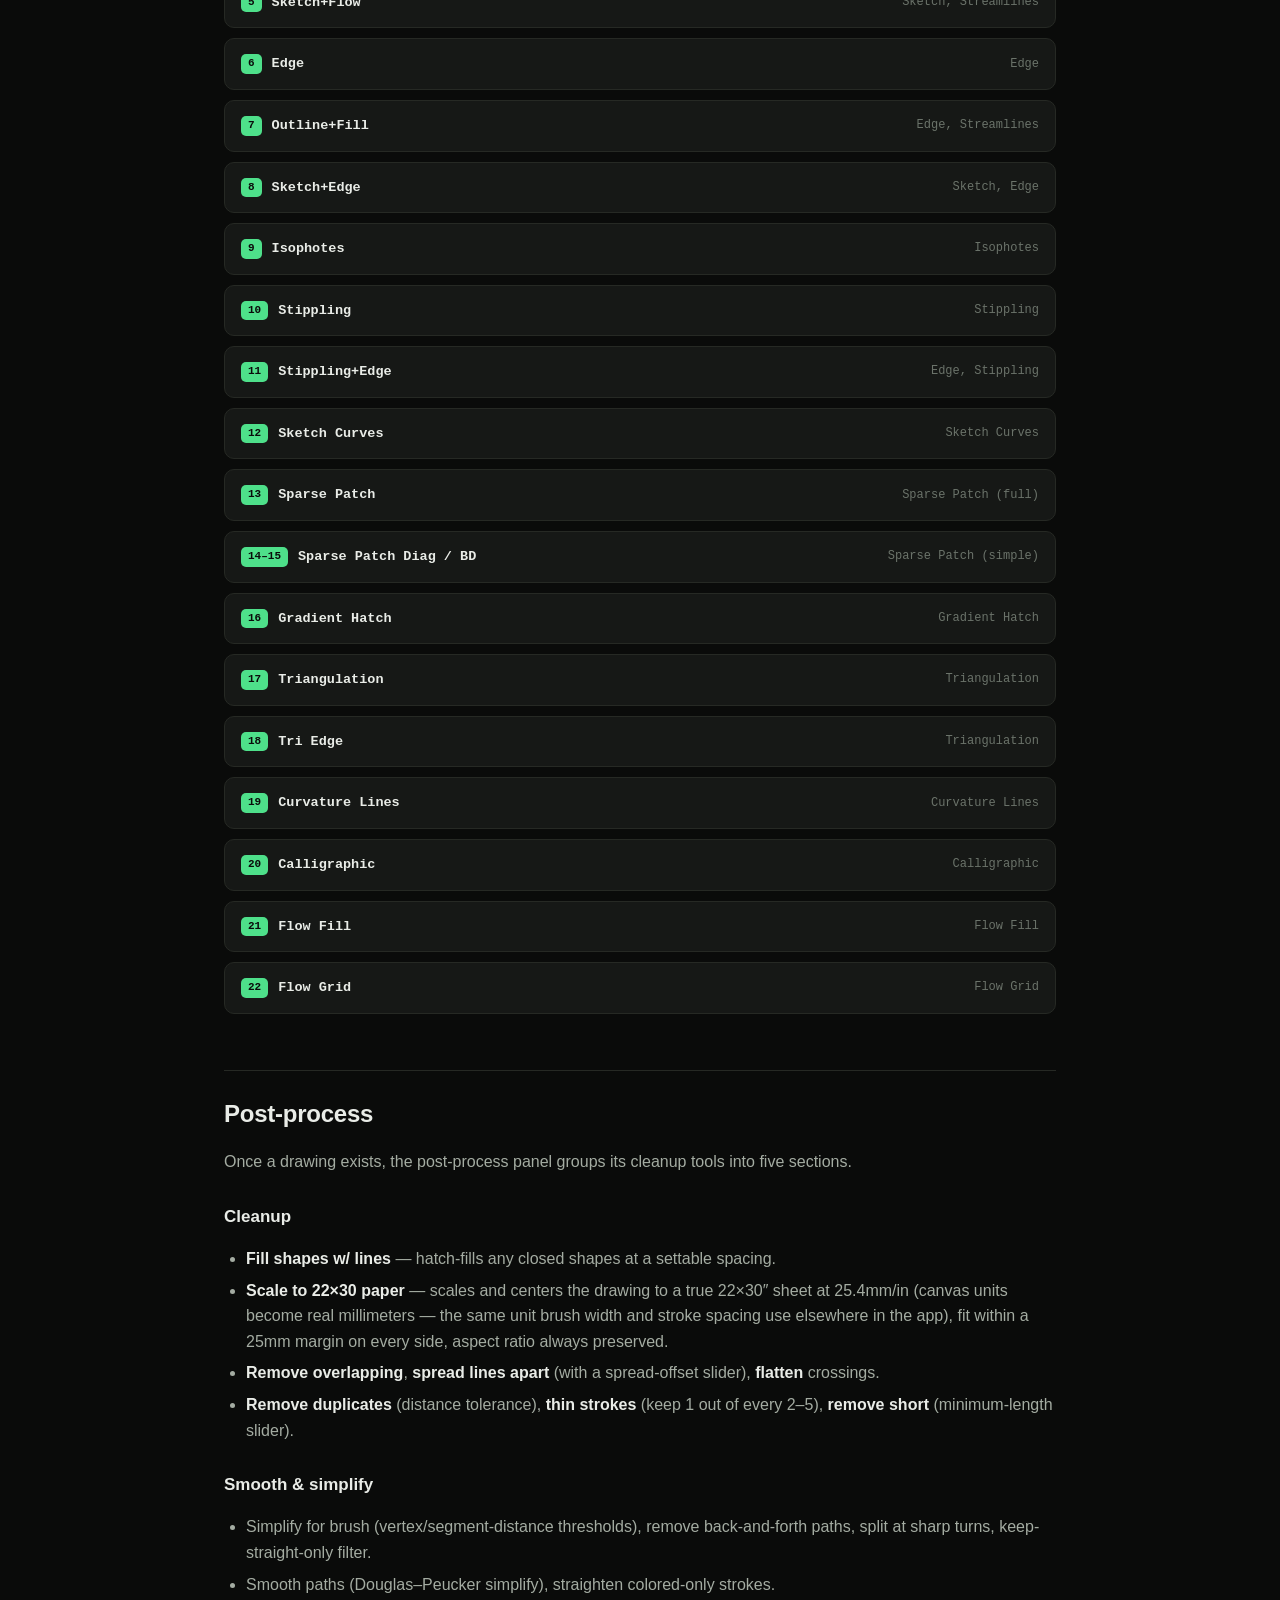
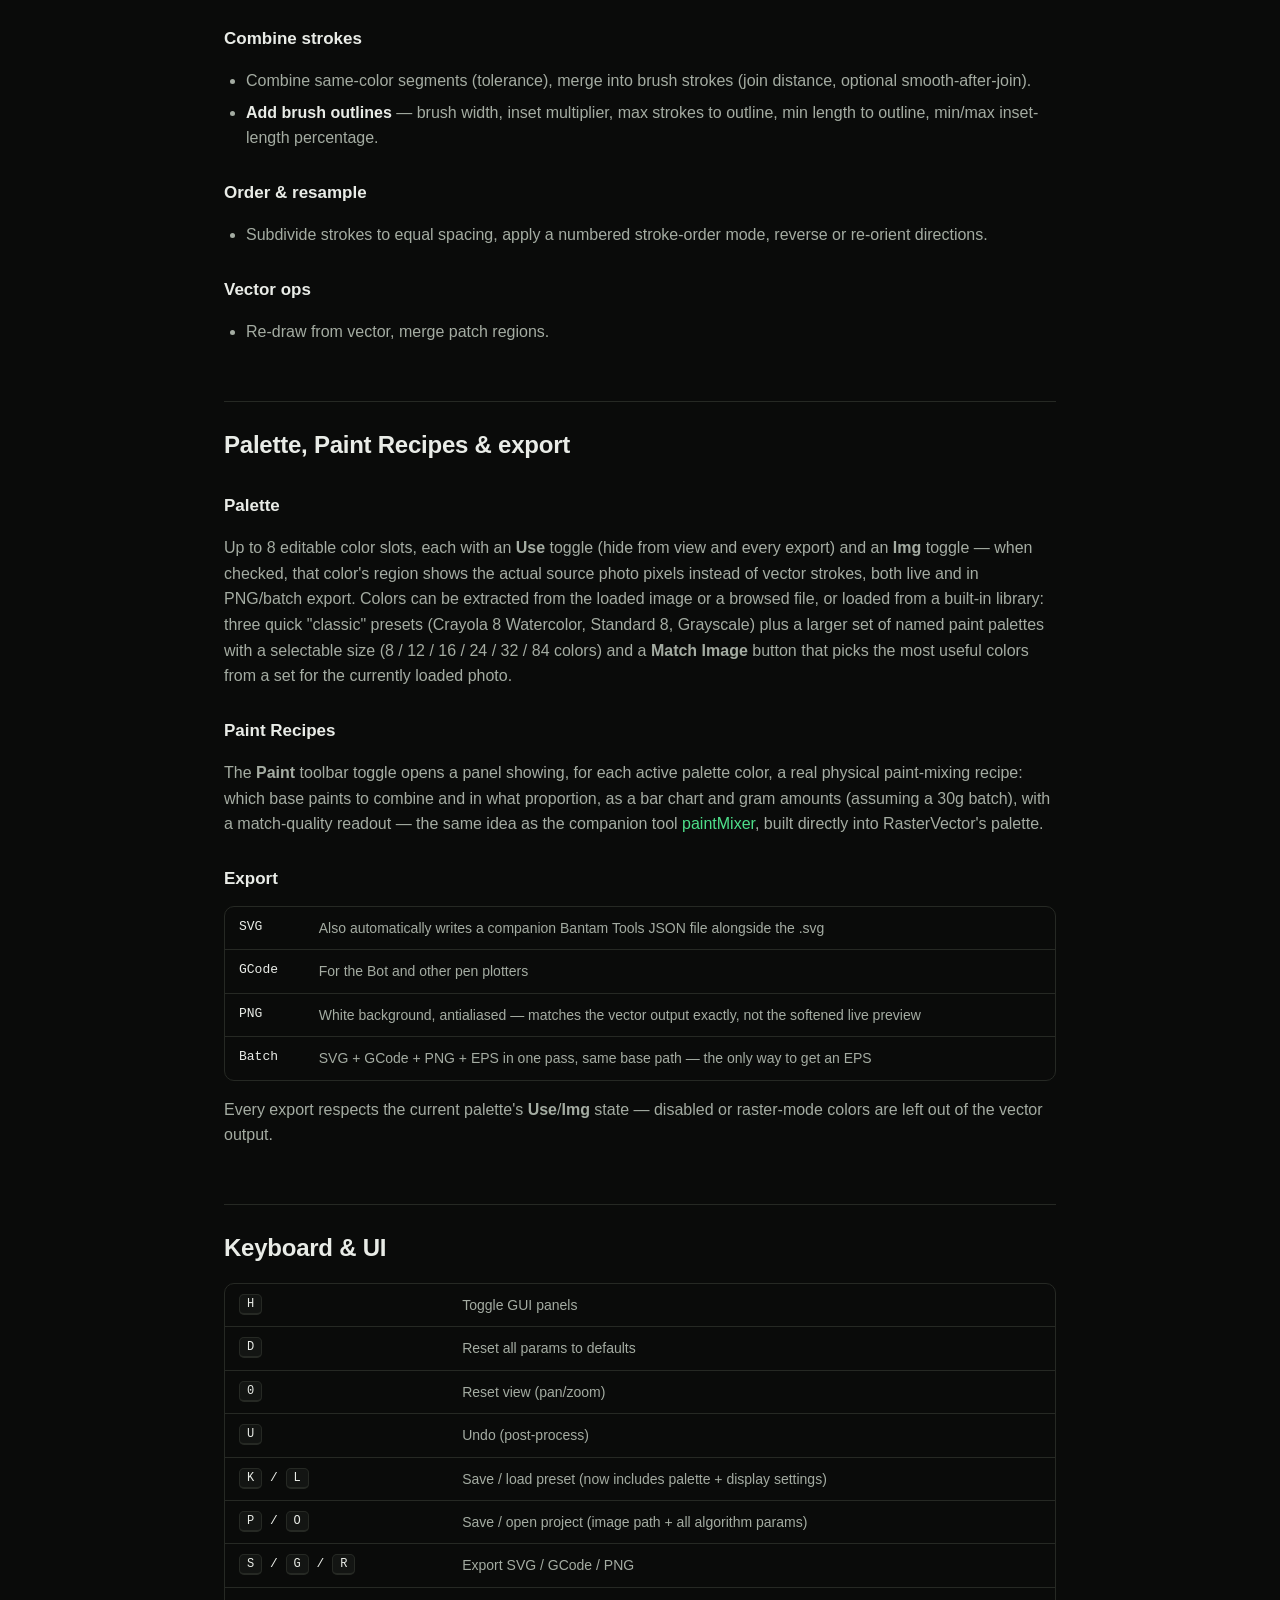
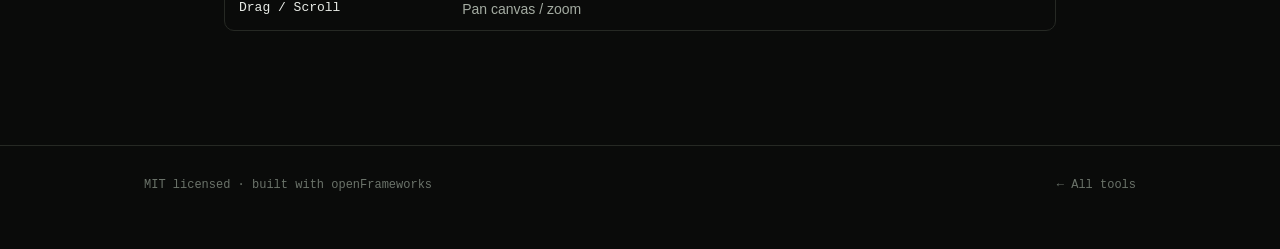
==== commit e387ef72: "Swap RasterVector hero banner: poster art instead of spiral output Reuses the same source image alre" ====
--- a/rastervector.html
+++ b/rastervector.html
@@ -30,8 +30,8 @@
 </header>
 
 <figure class="banner">
-  <img src="assets/img/rastervector-hero.webp" alt="RasterVector spiral-mode line drawing rendered from a source photo, drawn as one continuous concentric spiral with wavy amplitude following image luminance.">
-  <figcaption>Spiral mode (type 0) — one continuous line from the image center out, thickening and slowing through darker areas.</figcaption>
+  <img src="assets/img/examples/source.webp" alt="RasterVector's own splash/poster art: a photo of an eye, half rendered as vector line work with plotter and pen icons, half left as a full-color painterly brushstroke.">
+  <figcaption>RasterVector's own splash art — the same source image every example on this page is generated from.</figcaption>
 </figure>
 
 <main class="content">
